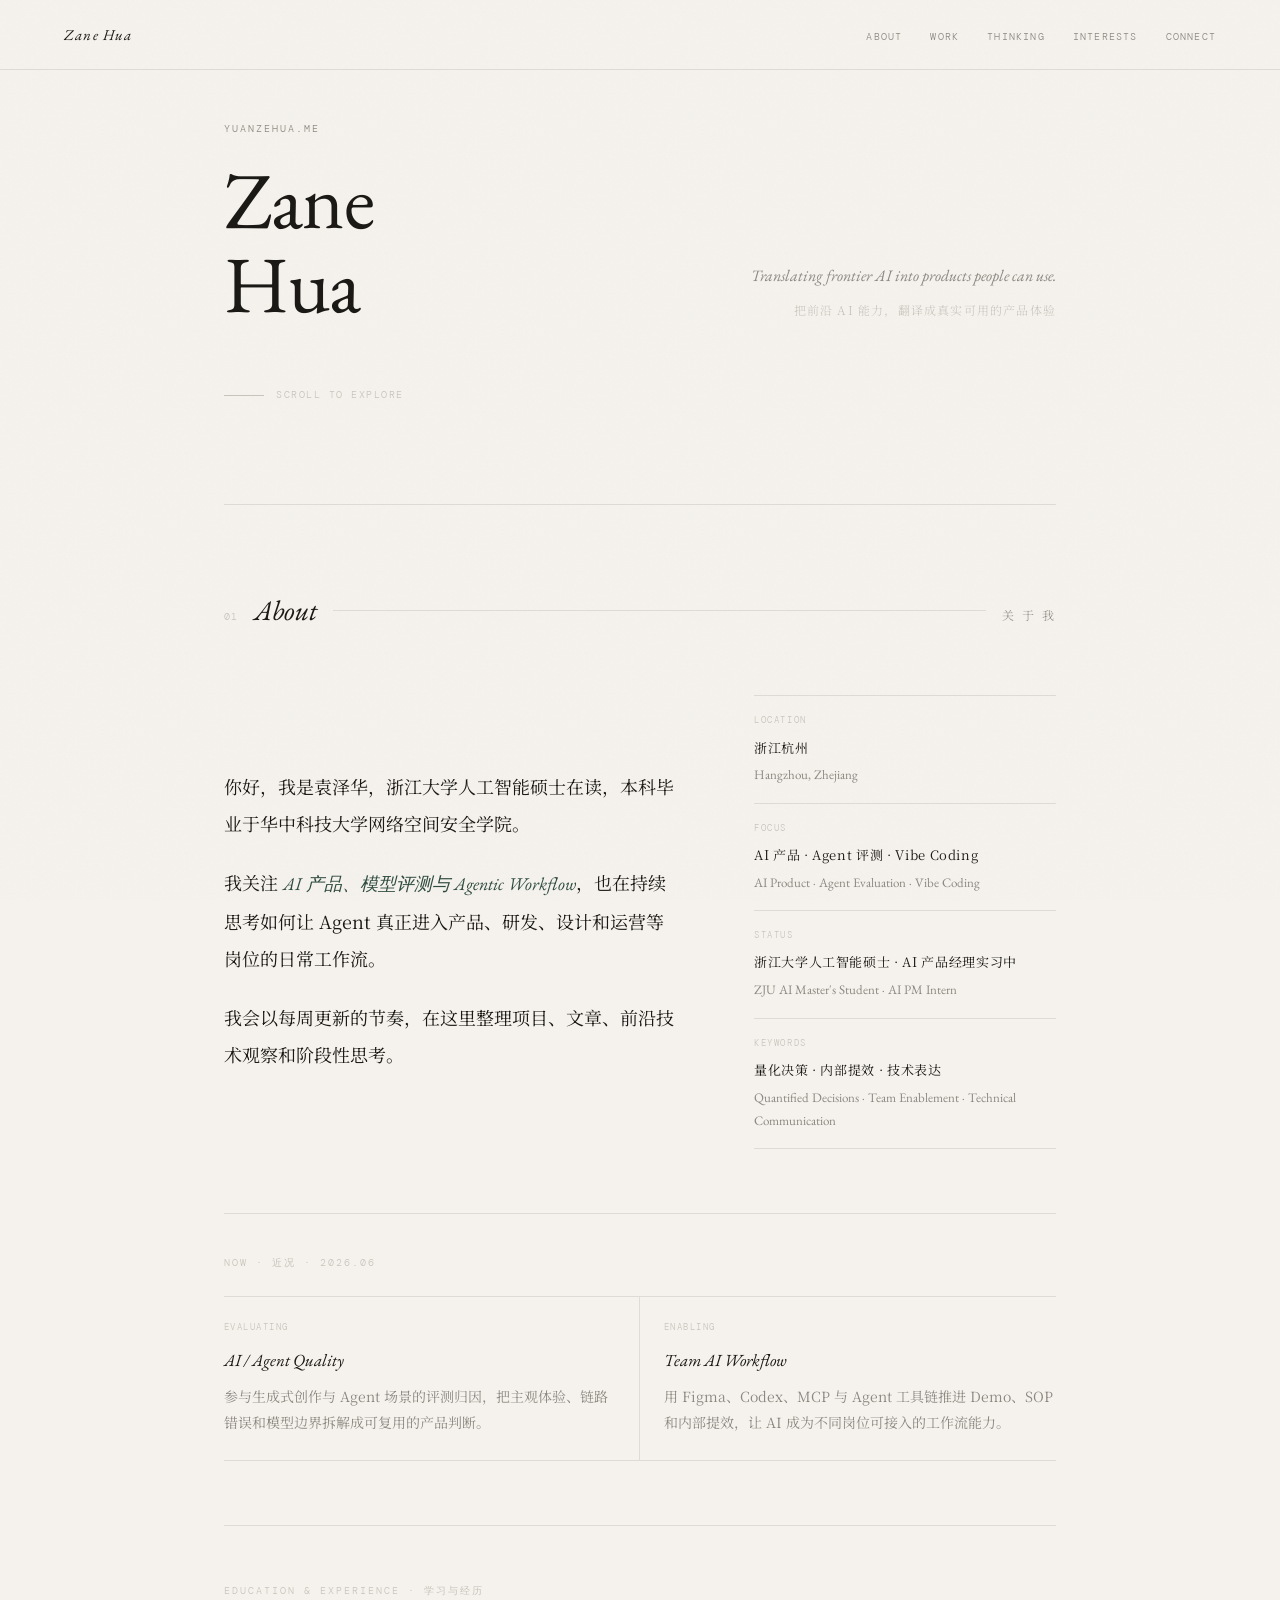
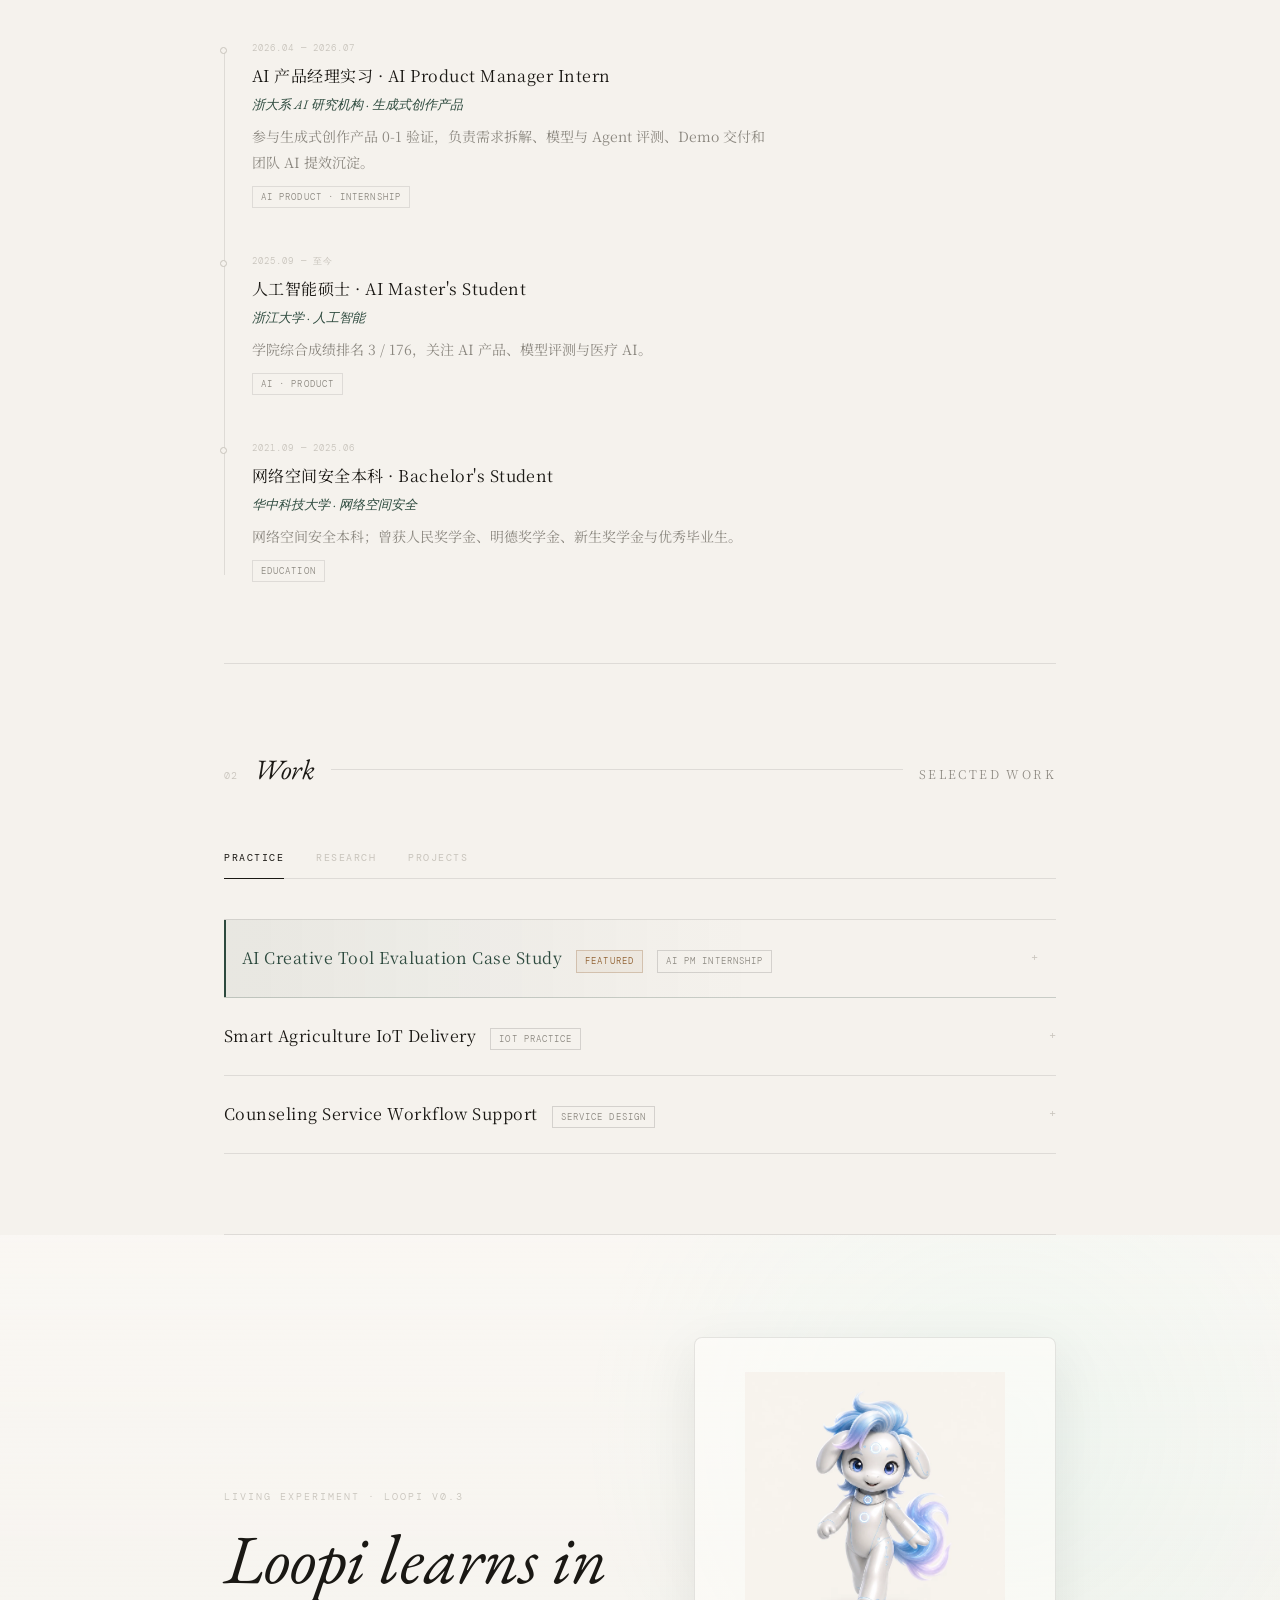
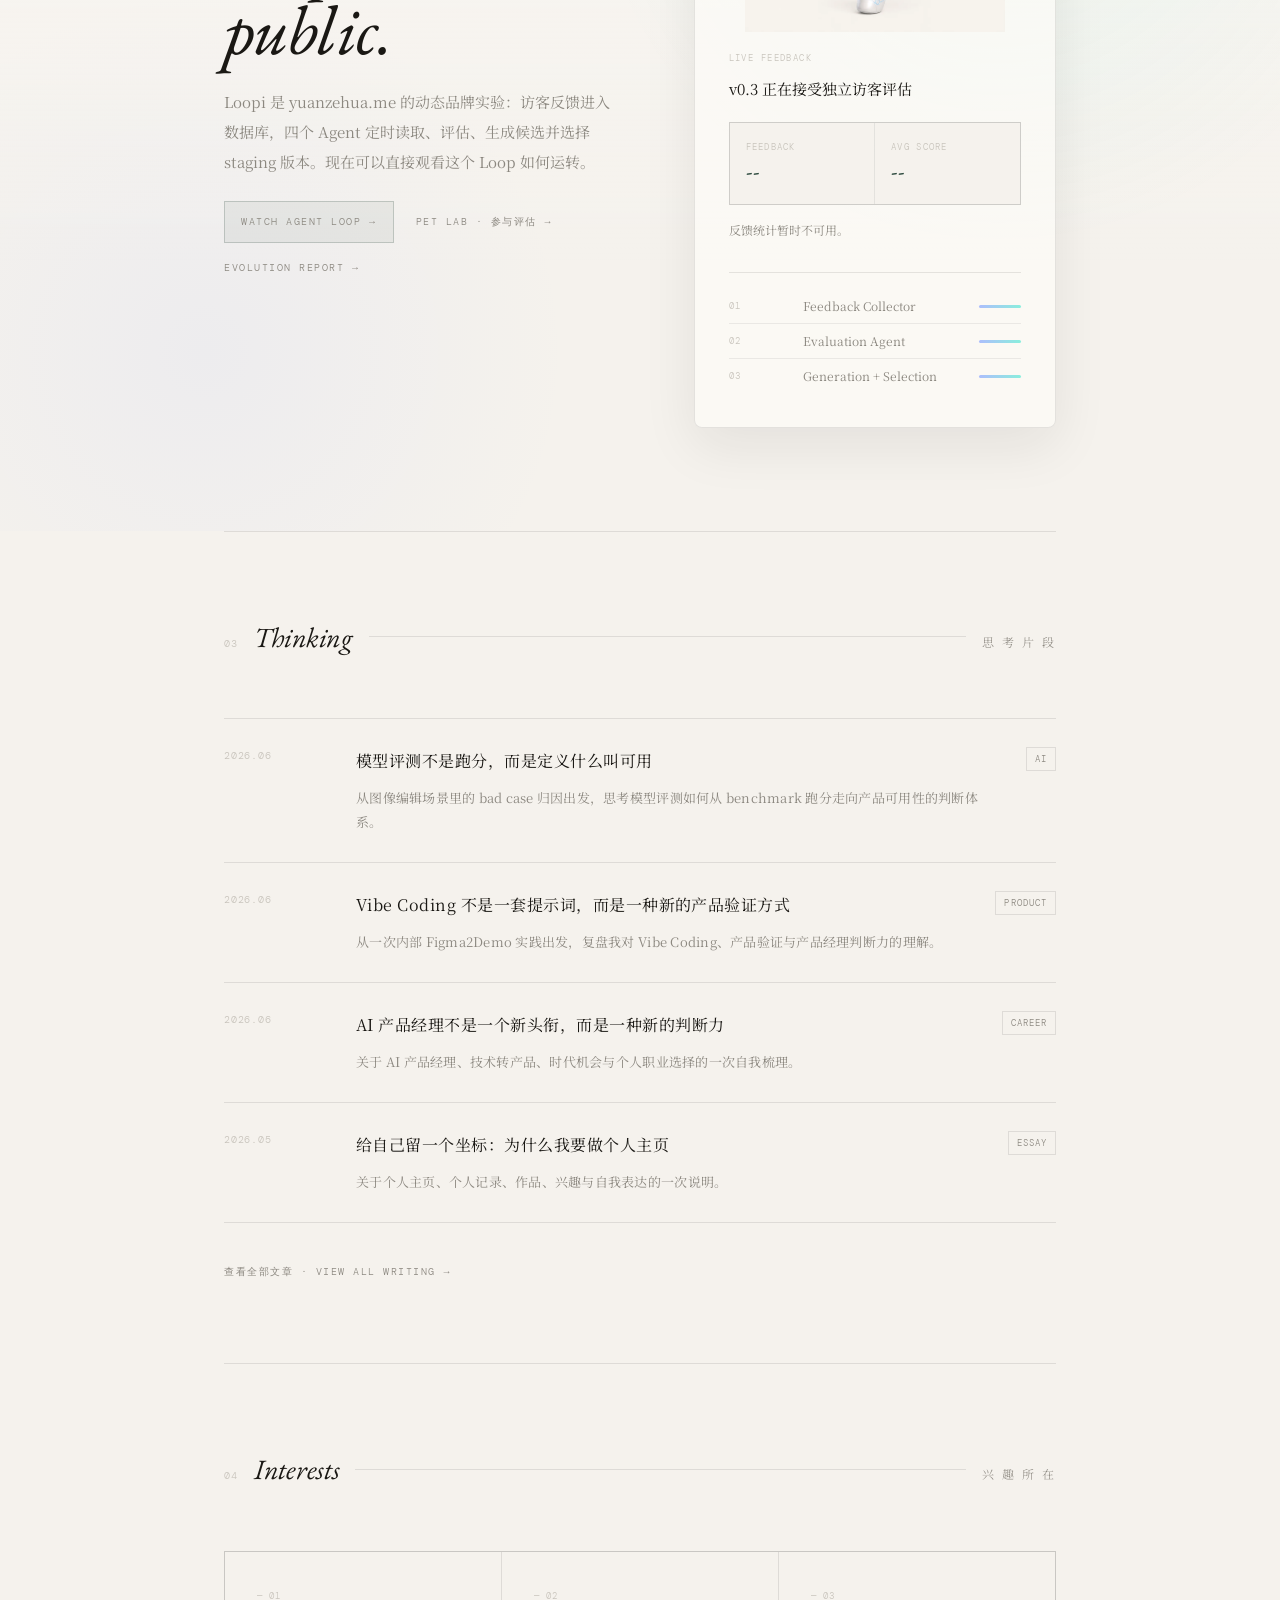
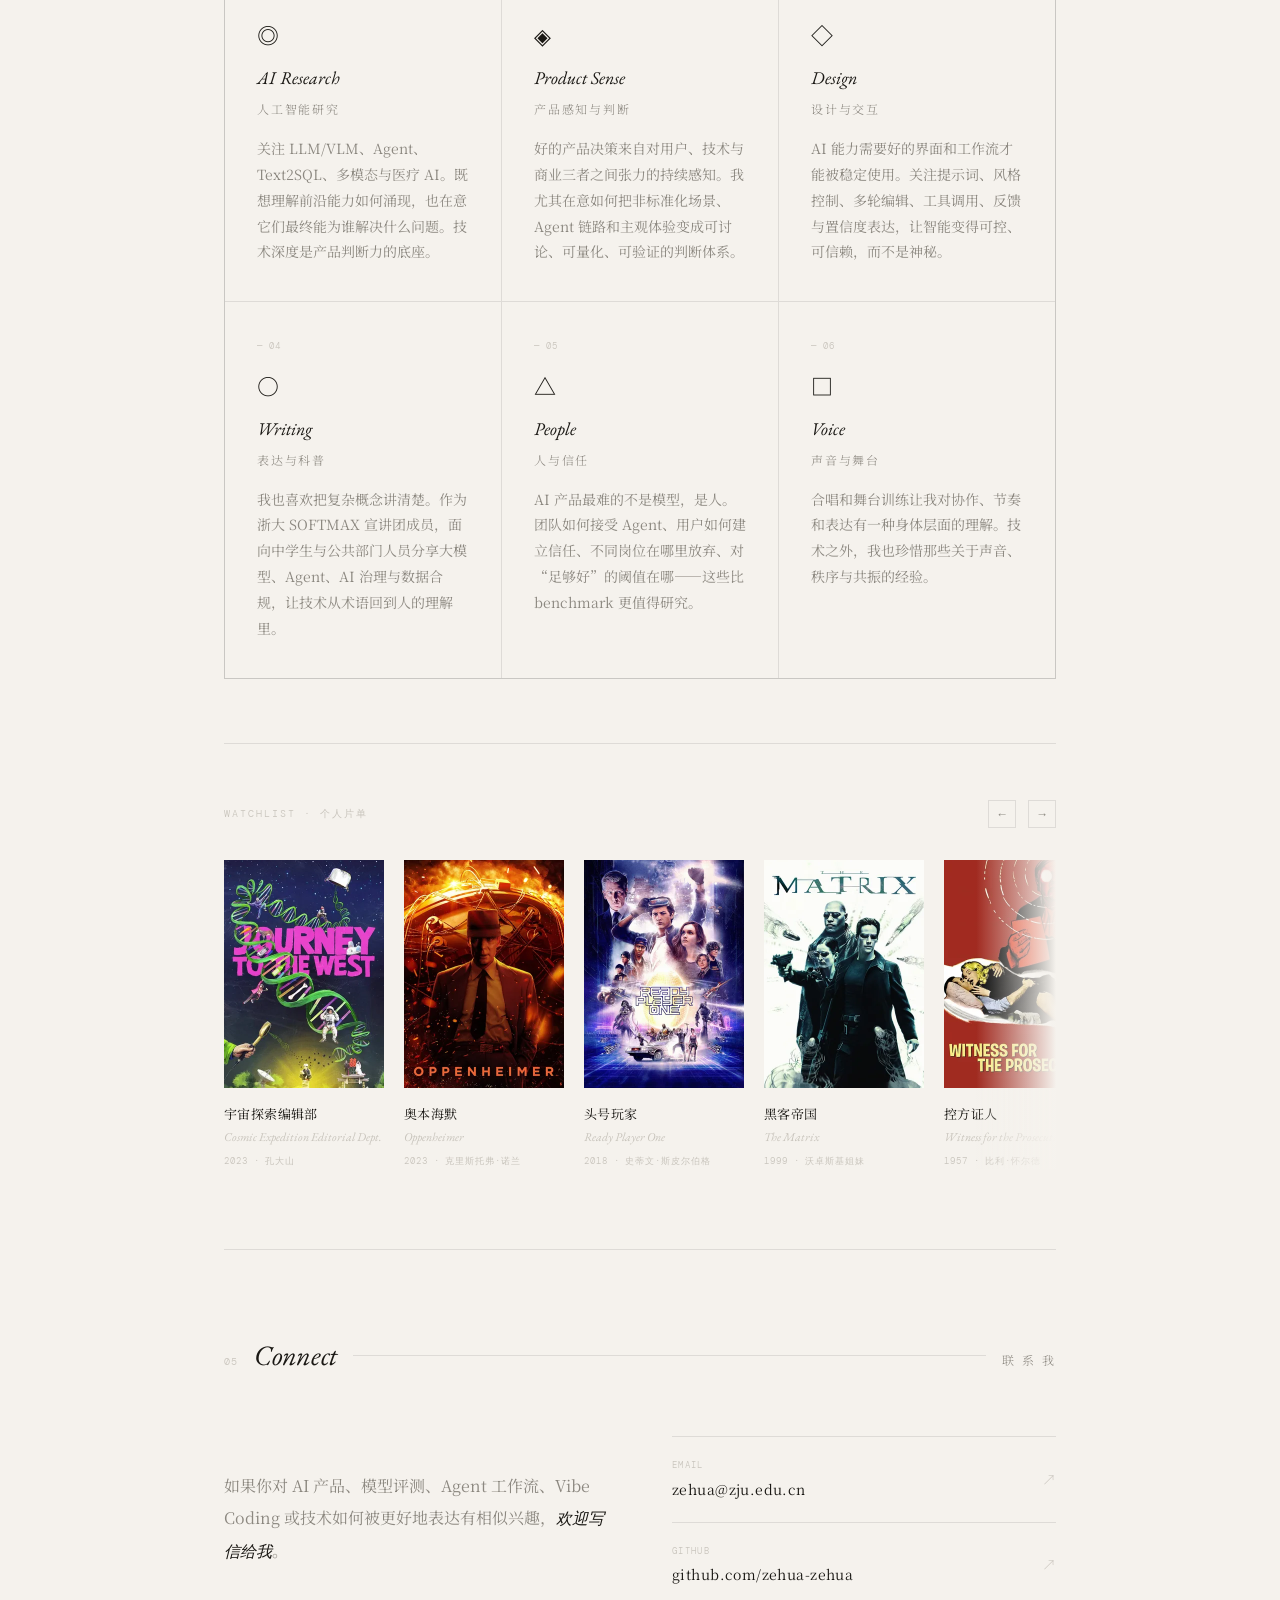
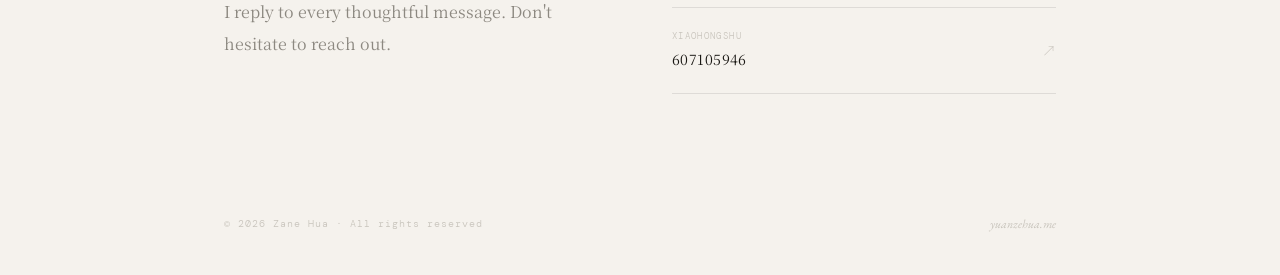
==== index.html @ 2644e757 "add GitHub workflow projects to homepage" ====
<!DOCTYPE html>
<html lang="zh">
<head>
<meta charset="UTF-8">
<meta name="viewport" content="width=device-width, initial-scale=1.0">
<title>Zane Hua · 袁泽华</title>
<meta name="description" content="袁泽华（Zane Hua）的个人主页：浙江大学人工智能硕士，关注 AI 产品、模型评测、Agentic Workflow、Vibe Coding 与技术表达。">
<link rel="canonical" href="https://yuanzehua.me/">
<meta property="og:type" content="website">
<meta property="og:title" content="Zane Hua · 袁泽华">
<meta property="og:description" content="AI 产品、模型评测、Agentic Workflow 与持续生长的个人实践。">
<meta property="og:url" content="https://yuanzehua.me/">
<meta property="og:image" content="https://yuanzehua.me/assets/images/pets/loopi/v0-3/loopi-v0-3-source.png">
<meta name="twitter:card" content="summary">
<meta name="twitter:title" content="Zane Hua · 袁泽华">
<meta name="twitter:description" content="AI 产品、模型评测、Agentic Workflow 与持续生长的个人实践。">
<meta name="twitter:image" content="https://yuanzehua.me/assets/images/pets/loopi/v0-3/loopi-v0-3-source.png">
<link rel="icon" type="image/svg+xml" href="/assets/favicon.svg">
<meta name="theme-color" content="#f5f2ed">
<link rel="preconnect" href="https://fonts.googleapis.com">
<link rel="preconnect" href="https://fonts.gstatic.com" crossorigin>
<link href="https://fonts.googleapis.com/css2?family=EB+Garamond:ital,wght@0,400;0,500;1,400&family=Noto+Serif+SC:wght@300;400;500&family=DM+Mono:wght@300;400&display=swap" rel="stylesheet">
<script type="application/ld+json">
{
  "@context": "https://schema.org",
  "@type": "Person",
  "name": "袁泽华",
  "alternateName": "Zane Hua",
  "url": "https://yuanzehua.me/",
  "email": "mailto:zehua@zju.edu.cn",
  "jobTitle": "AI Product Manager",
  "affiliation": {
    "@type": "CollegeOrUniversity",
    "name": "浙江大学"
  },
  "alumniOf": {
    "@type": "CollegeOrUniversity",
    "name": "华中科技大学"
  },
  "sameAs": [
    "https://github.com/zehua-zehua",
    "https://www.xiaohongshu.com/user/profile/607105946"
  ]
}
</script>

<style>
/* ── Reset & tokens ─────────────────────────── */
:root {
  --ink:      #1a1814;
  --paper:    #f5f2ed;
  --mid:      #8c8880;
  --light:    #c8c4bc;
  --faint:    #e4e0d8;
  --accent:   #2d4a3e;
  --accent-soft: rgba(45,74,62,0.065);
  --accent-rule: rgba(45,74,62,0.22);
  --warm:     #8f5f2f;
  --rule:     rgba(26,24,20,0.10);
  --serif-en: 'EB Garamond', Georgia, serif;
  --serif-cn: 'Noto Serif SC', STSong, serif;
  --mono:     'DM Mono', 'Courier New', monospace;
  --gap:      clamp(32px, 5vw, 72px);
}
*, *::before, *::after { box-sizing: border-box; margin: 0; padding: 0; }
html { scroll-behavior: smooth; }
body {
  background: var(--paper);
  color: var(--ink);
  font-family: var(--serif-cn);
  font-weight: 300;
  line-height: 1.8;
  min-height: 100vh;
  overflow-x: hidden;
  -webkit-font-smoothing: antialiased;
}
body::before {
  content: '';
  position: fixed; inset: 0;
  background-image: url("data:image/svg+xml,%3Csvg viewBox='0 0 256 256' xmlns='http://www.w3.org/2000/svg'%3E%3Cfilter id='noise'%3E%3CfeTurbulence type='fractalNoise' baseFrequency='0.9' numOctaves='4' stitchTiles='stitch'/%3E%3C/filter%3E%3Crect width='100%25' height='100%25' filter='url(%23noise)' opacity='0.04'/%3E%3C/svg%3E");
  background-size: 200px;
  pointer-events: none; z-index: 9999; opacity: 0.6;
}

/* ── Layout ─────────────────────────────────── */
.container { max-width: 960px; margin: 0 auto; padding: 0 var(--gap); }

/* ── Nav ────────────────────────────────────── */
nav {
  position: fixed; top: 0; left: 0; right: 0; z-index: 100;
  padding: 20px var(--gap);
  display: flex; justify-content: space-between; align-items: center;
  background: rgba(245,242,237,0.88);
  backdrop-filter: blur(14px); -webkit-backdrop-filter: blur(14px);
  border-bottom: 1px solid var(--rule);
  transition: padding 0.4s ease;
}
nav .logo {
  font-family: var(--serif-en); font-size: 15px;
  letter-spacing: 0.08em; color: var(--ink); text-decoration: none; font-style: italic;
  white-space: nowrap;
}
nav ul { list-style: none; display: flex; gap: 28px; }
nav ul a {
  font-family: var(--mono); font-size: 10px; letter-spacing: 0.12em;
  text-transform: uppercase; color: var(--mid); text-decoration: none; transition: color 0.2s;
}
nav ul a:hover { color: var(--ink); }

/* ── Hero ───────────────────────────────────── */
#hero {
  padding-top: 120px; padding-bottom: 100px;
  display: grid; grid-template-columns: 1fr 1fr; gap: 0;
  align-items: end; border-bottom: 1px solid var(--rule);
}
.hero-label {
  font-family: var(--mono); font-size: 10px; letter-spacing: 0.2em;
  text-transform: uppercase; color: var(--mid); display: block; margin-bottom: 20px;
  opacity: 1;
}
.hero-name-en {
  font-family: var(--serif-en); font-size: clamp(44px, 7vw, 80px);
  font-weight: 400; line-height: 1.05; letter-spacing: -0.01em; color: var(--ink); display: block;
  opacity: 1;
}
.hero-right { padding-bottom: 6px; opacity: 1; }
.hero-tagline {
  font-family: var(--serif-en); font-size: clamp(13px, 1.5vw, 16px);
  font-style: italic; color: var(--mid); line-height: 1.7;
  max-width: 340px; margin-left: auto; text-align: right;
}
.hero-tagline-cn {
  font-size: 12px; color: var(--light); margin-top: 10px; font-style: normal;
  font-family: var(--serif-cn); font-weight: 300; letter-spacing: 0.1em; display: block;
}
.scroll-hint {
  grid-column: 1/-1; margin-top: 60px; display: flex; align-items: center; gap: 12px;
  opacity: 1;
}
.scroll-line { width: 40px; height: 1px; background: var(--light); display: block; }
.scroll-hint span {
  font-family: var(--mono); font-size: 10px;
  letter-spacing: 0.15em; text-transform: uppercase; color: var(--light);
}

/* ── Loopi / Pet Lab entry ──────────────────── */
.pet-loop-strip {
  position: relative;
  padding: clamp(72px, 8vw, 108px) 0;
  border-bottom: 1px solid var(--rule);
}
.pet-loop-strip::before {
  content: '';
  position: absolute;
  left: 50%;
  top: 0;
  width: 100vw;
  height: 100%;
  transform: translateX(-50%);
  background:
    linear-gradient(180deg, rgba(255,253,250,.48), rgba(245,242,237,0) 70%),
    radial-gradient(circle at 78% 22%, rgba(94,234,212,.10), transparent 34%),
    radial-gradient(circle at 16% 80%, rgba(142,167,255,.08), transparent 28%);
  pointer-events: none;
  z-index: -1;
}
.pet-loop-grid {
  display: grid;
  grid-template-columns: minmax(0, 1.04fr) minmax(300px, .96fr);
  gap: clamp(42px, 6vw, 86px);
  align-items: center;
}
.pet-loop-copy {
  display: flex;
  flex-direction: column;
  justify-content: center;
}
.pet-loop-kicker {
  font-family: var(--mono); font-size: 10px; letter-spacing: 0.2em;
  text-transform: uppercase; color: var(--light); display: block; margin-bottom: 18px;
}
.pet-loop-title {
  max-width: 720px;
  font-family: var(--serif-en); font-size: clamp(38px, 5.4vw, 70px);
  font-weight: 400; font-style: italic; line-height: 1.02; margin-bottom: 22px;
  letter-spacing: 0;
}
.pet-loop-desc {
  max-width: 640px; font-size: 15px; line-height: 2; color: var(--mid); font-weight: 400;
}
.pet-loop-actions {
  display: flex;
  flex-wrap: wrap;
  gap: 16px 22px;
  margin-top: 24px;
}
.pet-loop-primary {
  display: inline-flex;
  align-items: center;
  gap: 10px;
  min-height: 42px;
  padding: 0 16px;
  border: 1px solid var(--accent-rule);
  background: var(--accent-soft);
  color: var(--accent);
}
.pet-loop-primary:hover {
  color: var(--ink);
  border-color: var(--ink);
  background: rgba(255,253,250,.48);
}
.pet-loop-visual {
  width: min(260px, 100%);
  margin: 0 auto 18px;
}
.pet-loop-visual img {
  display: block;
  width: 100%;
  height: auto;
}
.pet-loop-link {
  display: inline-flex; align-items: center; gap: 8px;
  font-family: var(--mono); font-size: 10px; letter-spacing: 0.15em;
  text-transform: uppercase; color: var(--mid); text-decoration: none;
}
.pet-loop-link:hover { color: var(--ink); }
.pet-loop-link::after { content: '→'; }
.pet-loop-panel {
  border: 1px solid var(--rule);
  background: rgba(255,253,250,.58);
  border-radius: 8px;
  padding: clamp(24px, 3vw, 34px);
  box-shadow: 0 18px 54px rgba(31,29,24,.08);
}
.pet-loop-panel-label {
  display: block;
  font-family: var(--mono); font-size: 9px; letter-spacing: 0.16em;
  text-transform: uppercase; color: var(--light); margin-bottom: 10px;
}
.pet-loop-panel-title {
  display: block;
  font-size: 15px; line-height: 1.7; font-weight: 400; color: var(--ink);
  margin-bottom: 10px;
}
.pet-loop-panel-copy,
.pet-loop-status {
  font-size: 12px; line-height: 1.8; color: var(--mid); font-weight: 400;
}
.pet-loop-metrics {
  display: grid;
  grid-template-columns: repeat(2, 1fr);
  gap: 1px;
  margin: 20px 0 14px;
  background: var(--rule);
  border: 1px solid var(--rule);
}
.pet-loop-metric {
  background: var(--paper);
  padding: 16px;
}
.pet-loop-metric span {
  display: block;
  font-family: var(--mono); font-size: 9px; letter-spacing: 0.14em;
  text-transform: uppercase; color: var(--light); margin-bottom: 4px;
}
.pet-loop-metric strong {
  font-family: var(--serif-en); font-size: 24px; line-height: 1; font-weight: 400;
  color: var(--accent);
}
.pet-loop-agent-preview {
  margin-top: 18px;
  padding-top: 16px;
  border-top: 1px solid var(--rule);
}
.pet-loop-agent-line {
  display: grid;
  grid-template-columns: 62px 1fr auto;
  gap: 12px;
  align-items: center;
  padding: 8px 0;
  border-bottom: 1px solid rgba(26,24,20,.07);
}
.pet-loop-agent-line:last-child { border-bottom: none; }
.pet-loop-agent-line span {
  font-family: var(--mono); font-size: 9px; letter-spacing: .12em;
  text-transform: uppercase; color: var(--light);
}
.pet-loop-agent-line strong {
  font-size: 12px; line-height: 1.5; font-weight: 400; color: var(--mid);
  white-space: nowrap; overflow: hidden; text-overflow: ellipsis;
}
.pet-loop-agent-line i {
  width: 42px; height: 3px; border-radius: 99px;
  background: linear-gradient(90deg, #8EA7FF, #5EEAD4);
  opacity: .72;
}
.pet-summary-tags {
  display: flex; flex-wrap: wrap; gap: 7px; margin-top: 14px;
}
.pet-summary-tag {
  font-family: var(--mono); font-size: 9px; letter-spacing: 0.1em;
  text-transform: uppercase; color: var(--mid);
  border: 1px solid var(--rule); padding: 4px 8px;
}
.pet-summary-tag.is-empty { color: var(--light); }


/* ── Section base ───────────────────────────── */
section { padding: 80px 0; border-bottom: 1px solid var(--rule); }
section:last-of-type { border-bottom: none; }
.section-header {
  display: flex; align-items: baseline; gap: 16px; margin-bottom: 56px;
}
.section-num {
  font-family: var(--mono); font-size: 10px; color: var(--light);
  letter-spacing: 0.1em; flex-shrink: 0;
}
.section-title {
  font-family: var(--serif-en); font-size: clamp(20px, 3vw, 28px);
  font-weight: 400; font-style: italic; color: var(--ink); letter-spacing: -0.01em;
}
.section-title-cn {
  font-family: var(--serif-cn); font-size: 12px; font-weight: 300;
  color: var(--mid); letter-spacing: 0.2em; margin-left: auto;
}
.section-rule { flex: 1; height: 1px; background: var(--rule); align-self: center; }

/* ── About ──────────────────────────────────── */
.about-grid {
  display: grid; grid-template-columns: 3fr 2fr;
  gap: clamp(40px, 6vw, 80px); align-items: center;
}
.about-body {
  max-width: 680px;
}
.about-body p {
  font-size: clamp(16px, 1.8vw, 18px); color: var(--ink);
  line-height: 2.05; margin-bottom: 22px; font-weight: 400;
}
.about-body p:last-child { margin-bottom: 0; }
.about-body em { font-family: var(--serif-en); font-style: italic; color: var(--accent); }
.about-meta { padding-top: 4px; }
.meta-item { padding: 16px 0; border-bottom: 1px solid var(--rule); }
.meta-item:first-child { border-top: 1px solid var(--rule); }
.meta-label {
  font-family: var(--mono); font-size: 9px; letter-spacing: 0.18em;
  text-transform: uppercase; color: var(--light); display: block; margin-bottom: 4px;
}
.meta-value { font-size: 13px; font-weight: 400; color: var(--ink); letter-spacing: 0.05em; }
.meta-value-en {
  font-family: var(--serif-en); font-size: 13px; color: var(--mid); display: block; margin-top: 2px;
}

/* ── Now ────────────────────────────────────── */
.now-wrap {
  margin-top: 64px; padding-top: 40px; border-top: 1px solid var(--rule);
}
.now-label {
  font-family: var(--mono); font-size: 10px; letter-spacing: 0.2em;
  text-transform: uppercase; color: var(--light); margin-bottom: 24px; display: block;
}
.now-list {
  display: grid; grid-template-columns: repeat(2, 1fr);
  border-top: 1px solid var(--rule); border-bottom: 1px solid var(--rule);
}
.now-item {
  padding: 22px 24px 24px 0;
  border-right: 1px solid var(--rule);
}
.now-item:last-child { border-right: none; padding-right: 0; padding-left: 24px; }
.now-item:nth-child(2) { padding-left: 24px; }
.now-kicker {
  font-family: var(--mono); font-size: 9px; letter-spacing: 0.16em;
  text-transform: uppercase; color: var(--light); display: block; margin-bottom: 10px;
}
.now-title {
  font-family: var(--serif-en); font-size: 17px; font-style: italic;
  color: var(--ink); display: block; margin-bottom: 8px;
}
.now-desc {
  font-size: 14px; color: var(--mid); line-height: 1.85; font-weight: 400;
}

/* ── Journey / Timeline ─────────────────────── */
.journey-wrap { margin-top: 64px; padding-top: 56px; border-top: 1px solid var(--rule); }
.journey-label {
  font-family: var(--mono); font-size: 10px; letter-spacing: 0.2em;
  text-transform: uppercase; color: var(--light); margin-bottom: 40px; display: block;
}
.timeline {
  position: relative;
  padding-left: 28px;
}
.timeline::before {
  content: '';
  position: absolute; left: 0; top: 8px; bottom: 8px;
  width: 1px; background: var(--rule);
}
.tl-item {
  position: relative;
  padding-bottom: 44px;
}
.tl-item:last-child { padding-bottom: 0; }
.tl-dot {
  position: absolute; left: -32px; top: 7px;
  width: 7px; height: 7px; border-radius: 50%;
  background: var(--paper); border: 1px solid var(--light);
  transition: border-color 0.2s, background 0.2s;
}
.tl-item:hover .tl-dot { background: var(--accent); border-color: var(--accent); }
.tl-period {
  font-family: var(--mono); font-size: 9px; color: var(--light);
  letter-spacing: 0.12em; display: block; margin-bottom: 6px;
}
.tl-role {
  font-size: 16px; font-weight: 400; color: var(--ink); display: block;
  letter-spacing: 0.03em; margin-bottom: 2px;
}
.tl-org {
  font-family: var(--serif-en); font-size: 13px; font-style: italic;
  color: var(--accent); display: block; margin-bottom: 8px;
}
.tl-desc {
  font-size: 14px; color: var(--mid); line-height: 1.85; font-weight: 400;
  max-width: 520px;
}
.tl-tag {
  display: inline-block; margin-top: 10px;
  font-family: var(--mono); font-size: 9px; letter-spacing: 0.12em;
  text-transform: uppercase; color: var(--mid);
  border: 1px solid var(--rule); padding: 2px 8px;
}

/* ── Work / Projects ────────────────────────── */
.work-tabs {
  display: flex; gap: 0; margin-bottom: 40px;
  border-bottom: 1px solid var(--rule);
}
.work-tab {
  font-family: var(--mono); font-size: 10px; letter-spacing: 0.15em;
  text-transform: uppercase; color: var(--light);
  padding: 0 0 14px; margin-right: 32px;
  border-bottom: 1px solid transparent;
  cursor: pointer; transition: color 0.2s, border-color 0.2s;
  background: none; border-left: none; border-right: none; border-top: none;
  position: relative; bottom: -1px;
}
.work-tab.active { color: var(--ink); border-bottom-color: var(--ink); }
.work-tab:hover { color: var(--mid); }

a:focus-visible,
button:focus-visible,
[role="button"]:focus-visible {
  outline: 1px solid var(--accent);
  outline-offset: 4px;
}

.work-panel { display: none; }
.work-panel.active { display: block; }

.project-list { display: flex; flex-direction: column; gap: 0; }
.project-item {
  border-bottom: 1px solid var(--rule); overflow: hidden;
  position: relative;
}
.project-item:first-child { border-top: 1px solid var(--rule); }
.project-item.featured {
  background: linear-gradient(90deg, var(--accent-soft), rgba(245,242,237,0) 64%);
  border-bottom-color: var(--accent-rule);
}
.project-item.featured::before {
  content: '';
  position: absolute; left: 0; top: 0; bottom: 0;
  width: 2px; background: var(--accent);
}
.project-item.featured .project-head,
.project-item.featured .project-body-inner {
  padding-left: 18px; padding-right: 18px;
}
.project-item.featured .project-title { color: var(--accent); }

.project-head {
  display: grid; grid-template-columns: 1fr auto;
  gap: 20px; align-items: center;
  padding: 24px 0; cursor: pointer;
  transition: opacity 0.2s;
}
.project-head:hover { opacity: 0.7; }

.project-title-wrap { display: flex; align-items: baseline; gap: 14px; flex-wrap: wrap; }
.project-title { font-size: 16px; font-weight: 400; color: var(--ink); letter-spacing: 0.03em; }
.project-badge {
  font-family: var(--mono); font-size: 9px; letter-spacing: 0.12em;
  text-transform: uppercase; padding: 2px 8px;
  border: 1px solid var(--rule); color: var(--mid); flex-shrink: 0;
}
.project-badge.pub   { border-color: rgba(45,74,62,0.3); color: var(--accent); }
.project-badge.proj  { border-color: rgba(140,136,128,0.3); }
.project-badge.work  { border-color: rgba(26,24,20,0.15); }
.project-badge.featured-badge {
  border-color: rgba(143,95,47,0.28);
  color: var(--warm);
  background: rgba(143,95,47,0.055);
}

.project-toggle {
  font-family: var(--mono); font-size: 12px; color: var(--light);
  transition: transform 0.3s; flex-shrink: 0; user-select: none;
}
.project-item.open .project-toggle { transform: rotate(45deg); }

.project-body {
  display: grid; grid-template-rows: 0fr;
  transition: grid-template-rows 0.35s cubic-bezier(.4,0,.2,1);
}
.project-item.open .project-body { grid-template-rows: 1fr; }
.project-body-inner {
  overflow: hidden;
  padding-bottom: 0;
  transition: padding-bottom 0.35s ease;
}
.project-item.open .project-body-inner { padding-bottom: 28px; }

.project-detail {
  display: grid; grid-template-columns: 3fr 2fr; gap: 32px;
  padding-top: 4px;
}
.project-desc { font-size: 14px; color: var(--mid); line-height: 1.9; font-weight: 400; }
.project-desc em { font-family: var(--serif-en); font-style: italic; color: var(--ink); }
.project-desc .cn-note {
  color: var(--ink);
  font-weight: 400;
}
.project-meta-list { display: flex; flex-direction: column; gap: 0; }
.pm-item { padding: 10px 0; border-bottom: 1px solid var(--rule); }
.pm-item:first-child { border-top: 1px solid var(--rule); }
.pm-label {
  font-family: var(--mono); font-size: 9px; letter-spacing: 0.15em;
  text-transform: uppercase; color: var(--light); display: block; margin-bottom: 2px;
}
.pm-val { font-size: 13px; color: var(--ink); font-weight: 400; }

/* ── Interests ──────────────────────────────── */
.interests-grid {
  display: grid; grid-template-columns: repeat(3, 1fr);
  gap: 1px; background: var(--rule); border: 1px solid var(--rule);
}
.interest-card {
  background: var(--paper); padding: 36px 32px;
  transition: background 0.3s ease; cursor: default;
}
.interest-card:hover { background: #eeebe4; }
.interest-num {
  font-family: var(--mono); font-size: 9px; color: var(--light);
  letter-spacing: 0.1em; display: block; margin-bottom: 20px;
}
.interest-icon { font-size: 22px; display: block; margin-bottom: 16px; line-height: 1; }
.interest-title {
  font-family: var(--serif-en); font-size: 18px; font-weight: 400;
  font-style: italic; color: var(--ink); display: block; margin-bottom: 4px;
}
.interest-title-cn {
  font-size: 12px; color: var(--mid); letter-spacing: 0.15em;
  display: block; margin-bottom: 16px;
}
.interest-desc { font-size: 14px; color: var(--mid); line-height: 1.85; font-weight: 400; }

/* ── Film Carousel ──────────────────────────── */
.films-wrap {
  margin-top: 64px; padding-top: 56px; border-top: 1px solid var(--rule);
}
.films-label {
  font-family: var(--mono); font-size: 10px; letter-spacing: 0.2em;
  text-transform: uppercase; color: var(--light); margin-bottom: 32px;
  display: flex; align-items: center; justify-content: space-between;
}
.films-nav { display: flex; gap: 12px; }
.film-btn {
  background: none; border: 1px solid var(--rule); color: var(--mid);
  width: 28px; height: 28px; cursor: pointer; font-size: 12px;
  display: flex; align-items: center; justify-content: center;
  transition: all 0.2s; font-family: var(--mono);
}
.film-btn:hover { border-color: var(--ink); color: var(--ink); }

.films-track-outer {
  overflow: hidden; position: relative;
}
.films-track-outer::after {
  content: '';
  position: absolute; right: 0; top: 0; bottom: 0;
  width: 80px;
  background: linear-gradient(to right, transparent, var(--paper));
  pointer-events: none;
}
.films-track {
  display: flex; gap: 20px;
  transition: transform 0.5s cubic-bezier(.4,0,.2,1);
  will-change: transform;
}
.film-card {
  flex-shrink: 0; width: 160px; cursor: pointer;
}
.film-poster {
  width: 160px; height: 228px;
  background: var(--faint);
  position: relative; overflow: hidden;
  margin-bottom: 14px;
  transition: transform 0.3s ease;
}
.film-card:hover .film-poster { transform: translateY(-4px); }
.film-poster-bg {
  width: 100%; height: 100%;
  display: flex; align-items: center; justify-content: center;
  font-size: 40px; opacity: 0.35;
}
.film-poster-overlay {
  position: absolute; inset: 0;
  background: linear-gradient(180deg, transparent 50%, rgba(26,24,20,0.6) 100%);
  opacity: 0; transition: opacity 0.3s;
}
.film-card:hover .film-poster-overlay { opacity: 1; }
.film-score {
  position: absolute; bottom: 10px; right: 10px;
  font-family: var(--mono); font-size: 11px; color: #fff;
  opacity: 0; transition: opacity 0.3s;
}
.film-card:hover .film-score { opacity: 1; }
.film-title { font-size: 13px; font-weight: 400; color: var(--ink); display: block; letter-spacing: 0.03em; }
.film-title-en {
  font-family: var(--serif-en); font-style: italic; font-size: 12px;
  color: var(--light); display: block; margin-top: 2px;
}
.film-year {
  font-family: var(--mono); font-size: 9px; color: var(--light);
  display: block; margin-top: 4px; letter-spacing: 0.1em;
}

/* ── Thinking ───────────────────────────────── */
.thoughts-list { display: flex; flex-direction: column; }
.thought-item {
  display: grid; grid-template-columns: 100px 1fr auto;
  gap: 32px; align-items: start;
  padding: 28px 0; border-bottom: 1px solid var(--rule);
  text-decoration: none; color: inherit;
}
.thought-item:first-child { border-top: 1px solid var(--rule); }
.thought-item:hover .thought-title { color: var(--accent); }
.thought-date {
  font-family: var(--mono); font-size: 10px; color: var(--light);
  letter-spacing: 0.08em; white-space: nowrap;
}
.thought-title {
  display: block;
  font-size: 16px; font-weight: 400; color: var(--ink);
  transition: color 0.2s; letter-spacing: 0.03em;
}
.thought-summary {
  display: block;
  max-width: 720px;
  margin-top: 10px;
  font-size: 13px;
  line-height: 1.85;
  color: var(--mid);
  font-weight: 400;
  letter-spacing: 0.02em;
}
.thought-tag {
  font-family: var(--mono); font-size: 9px; letter-spacing: 0.12em;
  text-transform: uppercase; color: var(--mid);
  border: 1px solid var(--rule); padding: 3px 8px; white-space: nowrap;
}
.thoughts-cta {
  margin-top: 40px; display: inline-flex; align-items: center; gap: 8px;
  font-family: var(--mono); font-size: 10px; letter-spacing: 0.15em;
  text-transform: uppercase; color: var(--mid);
  cursor: pointer; text-decoration: none; transition: color 0.2s;
}
.thoughts-cta:hover { color: var(--ink); }
.thoughts-cta::after { content: '→'; }

/* ── Connect ────────────────────────────────── */
.connect-layout {
  display: grid; grid-template-columns: 1fr 1fr;
  gap: var(--gap); align-items: center;
}
.connect-text { max-width: 560px; }
.connect-text p { font-size: 16px; color: var(--mid); line-height: 2; font-weight: 400; }
.connect-text em { font-family: var(--serif-en); font-style: italic; color: var(--ink); }
.connect-links { display: flex; flex-direction: column; }
.connect-link {
  display: flex; align-items: center; justify-content: space-between;
  padding: 20px 0; border-bottom: 1px solid var(--rule);
  text-decoration: none; transition: all 0.2s;
}
.connect-link:first-child { border-top: 1px solid var(--rule); }
.connect-link:hover .cl-name { color: var(--accent); }
.connect-link:hover .cl-arrow { transform: translate(3px, -3px); color: var(--accent); }
.cl-platform {
  font-family: var(--mono); font-size: 9px; letter-spacing: 0.15em;
  text-transform: uppercase; color: var(--light); display: block;
}
.cl-name {
  font-size: 14px; color: var(--ink); display: block; margin-top: 3px;
  font-weight: 400; transition: color 0.2s; letter-spacing: 0.03em;
}
.cl-arrow { color: var(--light); font-size: 14px; transition: all 0.2s; }

/* ── Footer ─────────────────────────────────── */
footer { padding: 40px 0; display: flex; justify-content: space-between; align-items: center; }
.footer-copy { font-family: var(--mono); font-size: 10px; color: var(--light); letter-spacing: 0.1em; }
.footer-domain { font-family: var(--serif-en); font-size: 12px; font-style: italic; color: var(--light); }

/* ── Animations ─────────────────────────────── */
@keyframes fadeUp {
  from { opacity: 0; transform: translateY(18px); }
  to   { opacity: 1; transform: translateY(0); }
}
.reveal {
  opacity: 0; transform: translateY(24px);
  transition: opacity 0.7s ease, transform 0.7s ease;
}
.reveal.visible { opacity: 1; transform: translateY(0); }

@media (prefers-reduced-motion: reduce) {
  html { scroll-behavior: auto; }
  .hero-label,
  .hero-right,
  .scroll-hint,
  .reveal {
    opacity: 1;
    transform: none;
    animation: none;
    transition: none;
  }
  .films-track,
  .film-poster,
  .project-body,
  .project-body-inner {
    transition: none;
  }
}

/* ── Responsive ──────────────────────────────── */
@media (max-width: 768px) {
  nav { gap: 18px; }
  nav ul { gap: 18px; }
  nav .nav-secondary { display: none; }
  #hero { grid-template-columns: 1fr; gap: 40px; padding-bottom: 60px; }
  .hero-tagline { margin-left: 0; text-align: left; }
  .about-grid { grid-template-columns: 1fr; }
  .pet-loop-grid { grid-template-columns: 1fr; }
  .pet-loop-panel { padding: 24px; border: 1px solid var(--rule); }
  .pet-loop-visual { width: min(210px, 100%); }
  .pet-loop-actions { gap: 12px; }
  .pet-loop-primary { width: 100%; justify-content: center; }
  .interests-grid { grid-template-columns: 1fr; }
  .connect-layout { grid-template-columns: 1fr; }
  .thought-item { grid-template-columns: 80px 1fr; }
  .thought-tag { display: none; }
  .thought-summary { font-size: 12px; line-height: 1.75; }
  .project-detail { grid-template-columns: 1fr; }
  nav ul { gap: 16px; }
  .now-list { grid-template-columns: 1fr; }
  .now-item,
  .now-item:nth-child(2),
  .now-item:last-child {
    padding: 22px 0 24px;
    border-right: none;
    border-bottom: 1px solid var(--rule);
  }
  .now-item:last-child { border-bottom: none; }
  .film-card { width: 130px; }
  .film-poster { width: 130px; height: 185px; }
}
</style>
</head>

<body>

<!-- Nav -->
<nav aria-label="Primary navigation">
  <a href="#" class="logo">Zane Hua</a>
  <ul>
    <li class="nav-secondary"><a href="#about">About</a></li>
    <li><a href="#work">Work</a></li>
    <li><a href="#thinking">Thinking</a></li>
    <li class="nav-secondary"><a href="#interests">Interests</a></li>
    <li><a href="#connect">Connect</a></li>
  </ul>
</nav>

<div class="container">

<!-- ── Hero ──────────────────────────────────── -->
<section id="hero">
  <div class="hero-left">
    <span class="hero-label">yuanzehua.me</span>
    <span class="hero-name-en">Zane<br>Hua</span>
  </div>
  <div class="hero-right">
    <p class="hero-tagline">
      Translating frontier AI into products people can use.
      <span class="hero-tagline-cn">把前沿 AI 能力，翻译成真实可用的产品体验</span>
    </p>
  </div>
  <div class="scroll-hint">
    <span class="scroll-line"></span>
    <span>Scroll to explore</span>
  </div>
</section>

<!-- ── 01 About + Journey ─────────────────────── -->
<section id="about">
  <div class="section-header reveal">
    <span class="section-num">01</span>
    <h2 class="section-title">About</h2>
    <span class="section-rule"></span>
    <span class="section-title-cn">关 于 我</span>
  </div>

  <div class="about-grid">
    <div class="about-body reveal">
      <p>你好，我是袁泽华，浙江大学人工智能硕士在读，本科毕业于华中科技大学网络空间安全学院。</p>
      <p>我关注 <em>AI 产品、模型评测与 Agentic Workflow</em>，也在持续思考如何让 Agent 真正进入产品、研发、设计和运营等岗位的日常工作流。</p>
      <p>我会以每周更新的节奏，在这里整理项目、文章、前沿技术观察和阶段性思考。</p>
    </div>
    <div class="about-meta reveal">
      <div class="meta-item">
        <span class="meta-label">Location</span>
        <span class="meta-value">浙江杭州</span>
        <span class="meta-value-en">Hangzhou, Zhejiang</span>
      </div>
      <div class="meta-item">
        <span class="meta-label">Focus</span>
        <span class="meta-value">AI 产品 · Agent 评测 · Vibe Coding</span>
        <span class="meta-value-en">AI Product · Agent Evaluation · Vibe Coding</span>
      </div>
      <div class="meta-item">
        <span class="meta-label">Status</span>
        <span class="meta-value">浙江大学人工智能硕士 · AI 产品经理实习中</span>
        <span class="meta-value-en">ZJU AI Master's Student · AI PM Intern</span>
      </div>
      <div class="meta-item">
        <span class="meta-label">Keywords</span>
        <span class="meta-value">量化决策 · 内部提效 · 技术表达</span>
        <span class="meta-value-en">Quantified Decisions · Team Enablement · Technical Communication</span>
      </div>
    </div>
  </div>

  <!-- Now -->
  <div class="now-wrap reveal">
    <span class="now-label">Now · 近况 · 2026.06</span>
    <div class="now-list">
      <div class="now-item">
        <span class="now-kicker">Evaluating</span>
        <span class="now-title">AI / Agent Quality</span>
        <p class="now-desc">参与生成式创作与 Agent 场景的评测归因，把主观体验、链路错误和模型边界拆解成可复用的产品判断。</p>
      </div>
      <div class="now-item">
        <span class="now-kicker">Enabling</span>
        <span class="now-title">Team AI Workflow</span>
        <p class="now-desc">用 Figma、Codex、MCP 与 Agent 工具链推进 Demo、SOP 和内部提效，让 AI 成为不同岗位可接入的工作流能力。</p>
      </div>
    </div>
  </div>

  <!-- Timeline: Education + Internship -->
  <div class="journey-wrap reveal">
    <span class="journey-label">Education &amp; Experience · 学习与经历</span>
    <div class="timeline">

      <div class="tl-item">
        <span class="tl-dot"></span>
        <span class="tl-period">2026.04 — 2026.07</span>
        <span class="tl-role">AI 产品经理实习 · AI Product Manager Intern</span>
        <span class="tl-org">浙大系 AI 研究机构 · 生成式创作产品</span>
        <p class="tl-desc">参与生成式创作产品 0-1 验证，负责需求拆解、模型与 Agent 评测、Demo 交付和团队 AI 提效沉淀。</p>
        <span class="tl-tag">AI Product · Internship</span>
      </div>

      <div class="tl-item">
        <span class="tl-dot"></span>
        <span class="tl-period">2025.09 — 至今</span>
        <span class="tl-role">人工智能硕士 · AI Master's Student</span>
        <span class="tl-org">浙江大学 · 人工智能</span>
        <p class="tl-desc">学院综合成绩排名 3 / 176，关注 AI 产品、模型评测与医疗 AI。</p>
        <span class="tl-tag">AI · Product</span>
      </div>

      <div class="tl-item">
        <span class="tl-dot"></span>
        <span class="tl-period">2021.09 — 2025.06</span>
        <span class="tl-role">网络空间安全本科 · Bachelor's Student</span>
        <span class="tl-org">华中科技大学 · 网络空间安全</span>
        <p class="tl-desc">网络空间安全本科；曾获人民奖学金、明德奖学金、新生奖学金与优秀毕业生。</p>
        <span class="tl-tag">Education</span>
      </div>

    </div>
  </div>
</section>

<!-- ── 02 Work ─────────────────────────────────── -->
<section id="work">
  <div class="section-header reveal">
    <span class="section-num">02</span>
    <h2 class="section-title">Work</h2>
    <span class="section-rule"></span>
    <span class="section-title-cn">SELECTED WORK</span>
  </div>

  <div class="work-tabs reveal" role="tablist" aria-label="Selected work categories">
    <button class="work-tab active" id="tab-internship" role="tab" aria-selected="true" aria-controls="panel-internship" tabindex="0" data-tab="internship">Practice</button>
    <button class="work-tab" id="tab-research" role="tab" aria-selected="false" aria-controls="panel-research" tabindex="-1" data-tab="research">Research</button>
    <button class="work-tab" id="tab-projects" role="tab" aria-selected="false" aria-controls="panel-projects" tabindex="-1" data-tab="projects">Projects</button>
  </div>

  <!-- Research -->
  <div class="work-panel" id="panel-research" role="tabpanel" aria-labelledby="tab-research" hidden>
    <div class="project-list">

      <div class="project-item">
        <div class="project-head" role="button" tabindex="0" aria-expanded="false">
          <div class="project-title-wrap">
            <span class="project-title">FedPMR: Personalized Prototype-Based FL for Accelerated MRI Reconstruction</span>
            <span class="project-badge pub">IEEE BIBM 2025 · CCF-B</span>
          </div>
          <span class="project-toggle">+</span>
        </div>
        <div class="project-body">
          <div class="project-body-inner">
            <div class="project-detail">
              <div class="project-desc">
                <p>Worked on FedPMR, a personalized prototype-based federated learning framework for multi-center accelerated MRI reconstruction. The system supports cross-institution model collaboration while keeping raw medical data local.</p>
                <br>
                <p><em>Result:</em> Validated on three public datasets and one private dataset from The First Affiliated Hospital, Zhejiang University. Communication cost was reduced from 236.70 Mb to 8 Kb, with stronger reconstruction performance on heterogeneous sites.</p>
                <br>
                <p><em>Authors:</em> Jing Wang, Tong Wang, Siyuan Luo, Xiaoran Guo, Jiayi Yin, Jing Li, Zehua Yuan, Gang Yu, Bo Lin.</p>
              </div>
              <div class="project-meta-list">
                <div class="pm-item">
                  <span class="pm-label">Venue</span>
                  <span class="pm-val">IEEE BIBM 2025</span>
                </div>
                <div class="pm-item">
                  <span class="pm-label">Year</span>
                  <span class="pm-val">2025</span>
                </div>
                <div class="pm-item">
                  <span class="pm-label">Role</span>
                  <span class="pm-val">Co-author</span>
                </div>
                <div class="pm-item">
                  <span class="pm-label">Focus</span>
                  <span class="pm-val">Federated Medical AI</span>
                </div>
                <div class="pm-item">
                  <span class="pm-label">Link</span>
                  <span class="pm-val"><a href="https://doi.org/10.1109/BIBM66473.2025.11357042" target="_blank" rel="noopener noreferrer" style="color:var(--accent);text-decoration:none">DOI ↗</a></span>
                </div>
              </div>
            </div>
          </div>
        </div>
      </div>

      <div class="project-item">
        <div class="project-head" role="button" tabindex="0" aria-expanded="false">
          <div class="project-title-wrap">
            <span class="project-title">基于对比学习与深度生存分析的冠心病多模态风险预警方法</span>
            <span class="project-badge pub">Patent · Under Review</span>
          </div>
          <span class="project-toggle">+</span>
        </div>
        <div class="project-body">
          <div class="project-body-inner">
            <div class="project-detail">
              <div class="project-desc">
                <p>提出一种面向临床多源异构数据的冠心病多模态风险预警方法。针对心电信号（ECG）、超声心动图视频与结构化临床表格数据三类异构模态，设计独立的深度特征提取网络，并通过 InfoNCE 对比学习实现跨模态特征空间对齐。</p>
                <br>
                <p><em>Innovation：</em>引入基于可学习标识符的模态丢弃策略解决真实临床中的整模态缺失问题，结合交叉注意力机制进行特征动态加权融合，最终通过深度生存分析输出个体化动态生存曲线，为临床分诊提供时间维度的量化依据。</p>
                <br>
                <p><em>Field：</em>数字医疗 · 医学人工智能 · 多模态深度学习</p>
              </div>
              <div class="project-meta-list">
                <div class="pm-item">
                  <span class="pm-label">Type</span>
                  <span class="pm-val">发明专利</span>
                </div>
                <div class="pm-item">
                  <span class="pm-label">Year</span>
                  <span class="pm-val">2026</span>
                </div>
                <div class="pm-item">
                  <span class="pm-label">Role</span>
                  <span class="pm-val">第一发明人</span>
                </div>
                <div class="pm-item">
                  <span class="pm-label">Focus</span>
                  <span class="pm-val">Medical AI · Multi-modal Learning</span>
                </div>
                <div class="pm-item">
                  <span class="pm-label">Status</span>
                  <span class="pm-val">审查中</span>
                </div>
              </div>
            </div>
          </div>
        </div>
      </div>

    </div>
  </div>

  <!-- Projects -->
  <div class="work-panel" id="panel-projects" role="tabpanel" aria-labelledby="tab-projects" hidden>
    <div class="project-list">

      <div class="project-item">
        <div class="project-head" role="button" tabindex="0" aria-expanded="false">
          <div class="project-title-wrap">
            <span class="project-title">BlindReview: AI Image Blind Testing Platform</span>
            <span class="project-badge proj">Evaluation Tool</span>
          </div>
          <span class="project-toggle">+</span>
        </div>
        <div class="project-body">
          <div class="project-body-inner">
            <div class="project-detail">
              <div class="project-desc">
                <p class="cn-note">一个面向 AI 生成图像策略评估的在线盲测平台，用于把“看图打分、方案对比、结论导出”这类评审流程产品化。</p>
                <br>
                <p>Built a lightweight web-based blind testing platform for evaluating AI-generated images across multiple strategies. Reviewers can score anonymous options, add quick labels and comments, then reveal strategy identities after review.</p>
                <br>
                <p><em>Product value:</em> Turns subjective visual comparison into structured, exportable evaluation data, making model and strategy discussions easier to align across product, design, and technical teams.</p>
              </div>
              <div class="project-meta-list">
                <div class="pm-item"><span class="pm-label">Stack</span><span class="pm-val">Node.js · Vanilla JS · CSS · Python</span></div>
                <div class="pm-item"><span class="pm-label">Year</span><span class="pm-val">2026</span></div>
                <div class="pm-item"><span class="pm-label">Role</span><span class="pm-val">Product Design · Full-stack Build</span></div>
                <div class="pm-item"><span class="pm-label">Focus</span><span class="pm-val">Blind Review · Evaluation Data · Decision Support</span></div>
                <div class="pm-item"><span class="pm-label">Link</span><span class="pm-val"><a href="https://github.com/zehua-zehua/blind-review-platform" target="_blank" rel="noopener noreferrer" style="color:var(--accent);text-decoration:none">GitHub ↗</a></span></div>
              </div>
            </div>
          </div>
        </div>
      </div>

      <div class="project-item">
        <div class="project-head" role="button" tabindex="0" aria-expanded="false">
          <div class="project-title-wrap">
            <span class="project-title">Homepage Pet Loop: Personal-brand AI Companion Evolution System</span>
            <span class="project-badge proj">Agentic Product</span>
          </div>
          <span class="project-toggle">+</span>
        </div>
        <div class="project-body">
          <div class="project-body-inner">
            <div class="project-detail">
              <div class="project-desc">
                <p class="cn-note">一个把个人主页虚拟形象 Loopi 做成可评测、可迭代 AI 产品实验的开源系统：真实访客反馈进入数据库，Agent 读取反馈、评估红线、生成候选并给出 staging 建议。</p>
                <br>
                <p>Built a personal-brand AI companion system for yuanzehua.me, turning a homepage mascot into a measurable product loop with visitor feedback, version records, candidate prompts, evaluation reports, and human-gated release decisions.</p>
                <br>
                <p><em>Product value:</em> Demonstrates how AI-native product work can connect hypothesis, measurement, controlled generation, evaluation, and deployment without letting novelty override homepage fit or personal-brand clarity.</p>
              </div>
              <div class="project-meta-list">
                <div class="pm-item"><span class="pm-label">Stack</span><span class="pm-val">HTML · CSS · Vanilla JS · Cloudflare D1</span></div>
                <div class="pm-item"><span class="pm-label">Year</span><span class="pm-val">2026</span></div>
                <div class="pm-item"><span class="pm-label">Role</span><span class="pm-val">Product Design · Agent Workflow · Full-stack Build</span></div>
                <div class="pm-item"><span class="pm-label">Focus</span><span class="pm-val">Feedback Loop · Agent Evaluation · Human-gated Iteration</span></div>
                <div class="pm-item"><span class="pm-label">Link</span><span class="pm-val"><a href="https://github.com/zehua-zehua/homepage-pet-loop" target="_blank" rel="noopener noreferrer" style="color:var(--accent);text-decoration:none">GitHub ↗</a></span></div>
              </div>
            </div>
          </div>
        </div>
      </div>

      <div class="project-item">
        <div class="project-head" role="button" tabindex="0" aria-expanded="false">
          <div class="project-title-wrap">
            <span class="project-title">Homepage Maintainer Skill: Codex Workflow for Personal Websites</span>
            <span class="project-badge proj">Codex Skill</span>
          </div>
          <span class="project-toggle">+</span>
        </div>
        <div class="project-body">
          <div class="project-body-inner">
            <div class="project-detail">
              <div class="project-desc">
                <p class="cn-note">一个面向个人网站长期维护的 Codex Skill，把“读项目、找源文件、控制实验、验证改动、谨慎发布”沉淀成可复用的 AI 协作流程。</p>
                <br>
                <p>Built a reusable Codex skill for maintaining personal websites as long-lived personal products. It separates inspection, maintenance, experimentation, publication, and rollback, helping Codex avoid editing generated output or publishing without explicit authorization.</p>
                <br>
                <p><em>Workflow value:</em> Turns repeated homepage updates into a source-aware, verification-first operating system, making AI collaboration safer for content updates, visual experiments, production checks, and rollback planning.</p>
              </div>
              <div class="project-meta-list">
                <div class="pm-item"><span class="pm-label">Stack</span><span class="pm-val">Codex Skill · Python · Markdown</span></div>
                <div class="pm-item"><span class="pm-label">Year</span><span class="pm-val">2026</span></div>
                <div class="pm-item"><span class="pm-label">Role</span><span class="pm-val">Workflow Design · Prompt System · Tooling</span></div>
                <div class="pm-item"><span class="pm-label">Focus</span><span class="pm-val">AI-assisted Maintenance · Guardrails · Production Verification</span></div>
                <div class="pm-item"><span class="pm-label">Link</span><span class="pm-val"><a href="https://github.com/zehua-zehua/homepage-maintainer-skill" target="_blank" rel="noopener noreferrer" style="color:var(--accent);text-decoration:none">GitHub ↗</a></span></div>
              </div>
            </div>
          </div>
        </div>
      </div>

      <div class="project-item">
        <div class="project-head" role="button" tabindex="0" aria-expanded="false">
          <div class="project-title-wrap">
            <span class="project-title">RAG Document Q&A System</span>
            <span class="project-badge proj">AI Product</span>
          </div>
          <span class="project-toggle">+</span>
        </div>
        <div class="project-body">
          <div class="project-body-inner">
            <div class="project-detail">
              <div class="project-desc">
                <p>Built a knowledge-base Q&A system over PDF, DOCX, and Markdown documents using OpenAI APIs.</p>
                <br>
                <p><em>Design:</em> Combined semantic chunking, embeddings, vector retrieval, and prompt design to reduce omissions and hallucinations in complex document Q&A, turning raw materials into an interactive knowledge base.</p>
              </div>
              <div class="project-meta-list">
                <div class="pm-item"><span class="pm-label">Stack</span><span class="pm-val">RAG · OpenAI API · Vector Search</span></div>
                <div class="pm-item"><span class="pm-label">Year</span><span class="pm-val">2025</span></div>
                <div class="pm-item"><span class="pm-label">Role</span><span class="pm-val">Core Development</span></div>
              </div>
            </div>
          </div>
        </div>
      </div>

      <div class="project-item">
        <div class="project-head" role="button" tabindex="0" aria-expanded="false">
          <div class="project-title-wrap">
            <span class="project-title">Federated Behavior Early-Warning System</span>
            <span class="project-badge proj">Federated AI</span>
          </div>
          <span class="project-toggle">+</span>
        </div>
        <div class="project-body">
          <div class="project-body-inner">
            <div class="project-detail">
              <div class="project-desc">
                <p>Designed a FedAvg-based multi-client training framework for privacy-sensitive behavior recognition, enabling model collaboration without moving local data.</p>
                <br>
                <p><em>Balance:</em> Focused on the tradeoff between model performance, data locality, privacy protection, and deployability.</p>
              </div>
              <div class="project-meta-list">
                <div class="pm-item"><span class="pm-label">Method</span><span class="pm-val">FedAvg</span></div>
                <div class="pm-item"><span class="pm-label">Year</span><span class="pm-val">2025</span></div>
                <div class="pm-item"><span class="pm-label">Focus</span><span class="pm-val">Privacy · Deployment</span></div>
              </div>
            </div>
          </div>
        </div>
      </div>

    </div>
  </div>

  <!-- Internship -->
  <div class="work-panel active" id="panel-internship" role="tabpanel" aria-labelledby="tab-internship">
    <div class="project-list">

      <div class="project-item featured">
        <div class="project-head" role="button" tabindex="0" aria-expanded="false">
          <div class="project-title-wrap">
            <span class="project-title">AI Creative Tool Evaluation Case Study</span>
            <span class="project-badge featured-badge">Featured</span>
            <span class="project-badge work">AI PM Internship</span>
          </div>
          <span class="project-toggle">+</span>
        </div>
        <div class="project-body">
          <div class="project-body-inner">
            <div class="project-detail">
              <div class="project-desc">
                <p class="cn-note">这是一段脱敏后的 AI 创作工具 0-1 案例：我负责把模糊的审美体验拆解成可评测指标，并用盲测数据支持产品判断。</p>
                <br>
                <p class="cn-note">同时，我用 AI 原生工具链把产品想法推进到可运行 Demo 和 SOP 沉淀，并探索 Agent 如何辅助产品、设计、研发和业务同学完成更短路径的协作。</p>
                <br>
                <p>Worked on a confidential 0-1 AI creative tool, covering user input, style control, color constraints, multi-turn editing, result evaluation, and creative workflow design.</p>
                <br>
                <p><em>Evaluation:</em> Translated subjective aesthetics into measurable dimensions including color consistency, color hierarchy, and semantic fit. Led blind tests across 3 candidate model routes, collecting 343 ratings on 230 experimental images to support evidence-based product decisions.</p>
                <br>
                <p><em>AI-native delivery:</em> Used Figma, Codex, MCP, and Vibe Coding workflows to independently build an interactive demo, then documented a 28-page SOP to help the team reuse Agent-assisted workflows for faster reviews, prototype validation, and cross-role collaboration.</p>
                <br>
                <p><em>Agent thinking:</em> Paid close attention to how Agent systems fail across intent understanding, tool use, intermediate reasoning, output verification, and final presentation, turning evaluation from simple scoring into actionable workflow diagnosis.</p>
              </div>
              <div class="project-meta-list">
                <div class="pm-item"><span class="pm-label">Organization</span><span class="pm-val">ZJU-affiliated AI Research Institute</span></div>
                <div class="pm-item"><span class="pm-label">Period</span><span class="pm-val">2026.04 — 2026.07</span></div>
                <div class="pm-item"><span class="pm-label">Role</span><span class="pm-val">AI Product Manager Intern</span></div>
                <div class="pm-item"><span class="pm-label">Scope</span><span class="pm-val">Evaluation Framework · Agent Workflow · Prototype Delivery</span></div>
                <div class="pm-item"><span class="pm-label">Evidence</span><span class="pm-val">3 Routes · 343 Ratings · 230 Images · 28-page SOP</span></div>
              </div>
            </div>
          </div>
        </div>
      </div>

      <div class="project-item">
        <div class="project-head" role="button" tabindex="0" aria-expanded="false">
          <div class="project-title-wrap">
            <span class="project-title">Smart Agriculture IoT Delivery</span>
            <span class="project-badge work">IoT Practice</span>
          </div>
          <span class="project-toggle">+</span>
        </div>
        <div class="project-body">
          <div class="project-body-inner">
            <div class="project-detail">
              <div class="project-desc">
                <p>Contributed to a smart greenhouse digitization project, from county-level rollout planning to technical implementation design.</p>
                <br>
                <p><em>Delivery:</em> Integrated data flows from two greenhouses, a compact weather station, and the ULAND IoT enablement platform, turning environmental monitoring and weather alerts into planting decision support.</p>
              </div>
              <div class="project-meta-list">
                <div class="pm-item"><span class="pm-label">Company</span><span class="pm-val">Shaanxi Unicom Industrial Internet Company</span></div>
                <div class="pm-item"><span class="pm-label">Period</span><span class="pm-val">2024.01 — 2024.02</span></div>
                <div class="pm-item"><span class="pm-label">Field</span><span class="pm-val">Smart Agriculture</span></div>
              </div>
            </div>
          </div>
        </div>
      </div>

      <div class="project-item">
        <div class="project-head" role="button" tabindex="0" aria-expanded="false">
          <div class="project-title-wrap">
            <span class="project-title">Counseling Service Workflow Support</span>
            <span class="project-badge work">Service Design</span>
          </div>
          <span class="project-toggle">+</span>
        </div>
        <div class="project-body">
          <div class="project-body-inner">
            <div class="project-detail">
              <div class="project-desc">
                <p>Supported front-desk service and information-system maintenance at a university counseling center. The experience shaped my understanding that good systems should be efficient, privacy-aware, and humane.</p>
              </div>
              <div class="project-meta-list">
                <div class="pm-item"><span class="pm-label">Organization</span><span class="pm-val">HUST Mental Health Education Center</span></div>
                <div class="pm-item"><span class="pm-label">Period</span><span class="pm-val">2022.03 — 2022.10</span></div>
                <div class="pm-item"><span class="pm-label">Focus</span><span class="pm-val">Privacy · Trust</span></div>
              </div>
            </div>
          </div>
        </div>
      </div>

    </div>
  </div>
</section>

<!-- ── Loopi Pet Feedback ───────────────────── -->
<section id="pet-loop" class="pet-loop-strip reveal">
  <div class="pet-loop-grid">
    <div class="pet-loop-copy">
      <span class="pet-loop-kicker">Living Experiment · Loopi v0.3</span>
      <h2 class="pet-loop-title">Loopi learns in public.</h2>
      <p class="pet-loop-desc">Loopi 是 yuanzehua.me 的动态品牌实验：访客反馈进入数据库，四个 Agent 定时读取、评估、生成候选并选择 staging 版本。现在可以直接观看这个 Loop 如何运转。</p>
      <div class="pet-loop-actions">
        <a class="pet-loop-link pet-loop-primary" href="/pet-lab/agent-loop/">Watch Agent Loop</a>
        <a class="pet-loop-link" href="/pet-lab/">Pet Lab · 参与评估</a>
        <a class="pet-loop-link" href="/pet-lab/#current-iteration">Evolution Report</a>
      </div>
    </div>

    <div class="pet-loop-panel" data-pet-summary-panel data-version-name="loopi_v0_3">
      <figure class="pet-loop-visual" aria-label="Loopi v0.3 virtual companion avatar">
        <img src="/assets/images/pets/loopi/v0-3/loopi-v0-3.webp" alt="Loopi v0.3，以向前迈步姿态和成熟珍珠陶瓷质感呈现的虚拟 AI companion" width="320" height="320" loading="lazy" decoding="async">
      </figure>
      <span class="pet-loop-panel-label">Live Feedback</span>
      <strong class="pet-loop-panel-title">v0.3 正在接受独立访客评估</strong>
      <div class="pet-loop-metrics">
        <div class="pet-loop-metric">
          <span>Feedback</span>
          <strong data-pet-summary-count>--</strong>
        </div>
        <div class="pet-loop-metric">
          <span>Avg Score</span>
          <strong data-pet-summary-score>--</strong>
        </div>
      </div>
      <p class="pet-loop-status" data-pet-summary-status aria-live="polite">正在读取反馈统计...</p>
      <div class="pet-summary-tags" data-pet-summary-dimensions></div>
      <div class="pet-loop-agent-preview" aria-label="Loopi multi-agent loop preview">
        <div class="pet-loop-agent-line">
          <span>01</span>
          <strong>Feedback Collector</strong>
          <i aria-hidden="true"></i>
        </div>
        <div class="pet-loop-agent-line">
          <span>02</span>
          <strong>Evaluation Agent</strong>
          <i aria-hidden="true"></i>
        </div>
        <div class="pet-loop-agent-line">
          <span>03</span>
          <strong>Generation + Selection</strong>
          <i aria-hidden="true"></i>
        </div>
      </div>
    </div>
  </div>

</section>

<!-- ── 03 Thinking ────────────────────────────── -->
<section id="thinking">
  <div class="section-header reveal">
    <span class="section-num">03</span>
    <h2 class="section-title">Thinking</h2>
    <span class="section-rule"></span>
    <span class="section-title-cn">思 考 片 段</span>
  </div>

  <div class="thoughts-list">
    <!-- POSTS_START -->
      <a href="/posts/2026-06-16-model-evaluation-product-judgment.html" class="thought-item reveal">
        <span class="thought-date">2026.06</span>
        <span class="thought-copy">
          <span class="thought-title">模型评测不是跑分，而是定义什么叫可用</span>
          <span class="thought-summary">从图像编辑场景里的 bad case 归因出发，思考模型评测如何从 benchmark 跑分走向产品可用性的判断体系。</span>
        </span>
        <span class="thought-tag">AI</span>
      </a>
      <a href="/posts/2026-06-14-vibe-coding-product-validation.html" class="thought-item reveal">
        <span class="thought-date">2026.06</span>
        <span class="thought-copy">
          <span class="thought-title">Vibe Coding 不是一套提示词，而是一种新的产品验证方式</span>
          <span class="thought-summary">从一次内部 Figma2Demo 实践出发，复盘我对 Vibe Coding、产品验证与产品经理判断力的理解。</span>
        </span>
        <span class="thought-tag">Product</span>
      </a>
      <a href="/posts/2026-06-04-ai-product-manager-judgment.html" class="thought-item reveal">
        <span class="thought-date">2026.06</span>
        <span class="thought-copy">
          <span class="thought-title">AI 产品经理不是一个新头衔，而是一种新的判断力</span>
          <span class="thought-summary">关于 AI 产品经理、技术转产品、时代机会与个人职业选择的一次自我梳理。</span>
        </span>
        <span class="thought-tag">Career</span>
      </a>
      <a href="/posts/2026-06-11-personal-homepage-coordinate.html" class="thought-item reveal">
        <span class="thought-date">2026.05</span>
        <span class="thought-copy">
          <span class="thought-title">给自己留一个坐标：为什么我要做个人主页</span>
          <span class="thought-summary">关于个人主页、个人记录、作品、兴趣与自我表达的一次说明。</span>
        </span>
        <span class="thought-tag">Essay</span>
      </a>
      <!-- POSTS_END -->
  </div>
  <a href="/posts/" class="thoughts-cta reveal">查看全部文章 · View all writing</a>
</section>

<!-- ── 04 Interests + Films ───────────────────── -->
<section id="interests">
  <div class="section-header reveal">
    <span class="section-num">04</span>
    <h2 class="section-title">Interests</h2>
    <span class="section-rule"></span>
    <span class="section-title-cn">兴 趣 所 在</span>
  </div>

  <div class="interests-grid reveal">
    <div class="interest-card">
      <span class="interest-num">— 01</span>
      <span class="interest-icon">◎</span>
      <span class="interest-title">AI Research</span>
      <span class="interest-title-cn">人工智能研究</span>
      <p class="interest-desc">关注 LLM/VLM、Agent、Text2SQL、多模态与医疗 AI。既想理解前沿能力如何涌现，也在意它们最终能为谁解决什么问题。技术深度是产品判断力的底座。</p>
    </div>
    <div class="interest-card">
      <span class="interest-num">— 02</span>
      <span class="interest-icon">◈</span>
      <span class="interest-title">Product Sense</span>
      <span class="interest-title-cn">产品感知与判断</span>
      <p class="interest-desc">好的产品决策来自对用户、技术与商业三者之间张力的持续感知。我尤其在意如何把非标准化场景、Agent 链路和主观体验变成可讨论、可量化、可验证的判断体系。</p>
    </div>
    <div class="interest-card">
      <span class="interest-num">— 03</span>
      <span class="interest-icon">◇</span>
      <span class="interest-title">Design</span>
      <span class="interest-title-cn">设计与交互</span>
      <p class="interest-desc">AI 能力需要好的界面和工作流才能被稳定使用。关注提示词、风格控制、多轮编辑、工具调用、反馈与置信度表达，让智能变得可控、可信赖，而不是神秘。</p>
    </div>
    <div class="interest-card">
      <span class="interest-num">— 04</span>
      <span class="interest-icon">○</span>
      <span class="interest-title">Writing</span>
      <span class="interest-title-cn">表达与科普</span>
      <p class="interest-desc">我也喜欢把复杂概念讲清楚。作为浙大 SOFTMAX 宣讲团成员，面向中学生与公共部门人员分享大模型、Agent、AI 治理与数据合规，让技术从术语回到人的理解里。</p>
    </div>
    <div class="interest-card">
      <span class="interest-num">— 05</span>
      <span class="interest-icon">△</span>
      <span class="interest-title">People</span>
      <span class="interest-title-cn">人与信任</span>
      <p class="interest-desc">AI 产品最难的不是模型，是人。团队如何接受 Agent、用户如何建立信任、不同岗位在哪里放弃、对“足够好”的阈值在哪——这些比 benchmark 更值得研究。</p>
    </div>
    <div class="interest-card">
      <span class="interest-num">— 06</span>
      <span class="interest-icon">□</span>
      <span class="interest-title">Voice</span>
      <span class="interest-title-cn">声音与舞台</span>
      <p class="interest-desc">合唱和舞台训练让我对协作、节奏和表达有一种身体层面的理解。技术之外，我也珍惜那些关于声音、秩序与共振的经验。</p>
    </div>
  </div>

  <!-- Film Carousel -->
  <div class="films-wrap reveal">
    <div class="films-label">
      <span>Watchlist · 个人片单</span>
      <div class="films-nav">
        <button class="film-btn" id="filmPrev" type="button" aria-label="Previous film" aria-controls="filmsTrack">←</button>
        <button class="film-btn" id="filmNext" type="button" aria-label="Next film" aria-controls="filmsTrack">→</button>
      </div>
    </div>
    <div class="films-track-outer" aria-label="Personal film watchlist">
      <div class="films-track" id="filmsTrack">

        <!-- FILMS_START -->
        <div class="film-card">
          <div class="film-poster" style="background:#c9c2b0;">
            <img src="/assets/images/films/cosmic-expedition.webp" alt="宇宙探索编辑部" width="160" height="228" loading="lazy" decoding="async" style="width:100%;height:100%;object-fit:cover;display:block;">
            <div class="film-poster-overlay"></div>
            <span class="film-score">★ 8.0</span>
          </div>
          <span class="film-title">宇宙探索编辑部</span>
          <span class="film-title-en">Cosmic Expedition Editorial Dept.</span>
          <span class="film-year">2023 · 孔大山</span>
        </div>
        <div class="film-card">
          <div class="film-poster" style="background:#5f3426;">
            <img src="/assets/images/films/oppenheimer.webp" alt="奥本海默" width="160" height="228" loading="lazy" decoding="async" style="width:100%;height:100%;object-fit:cover;display:block;">
            <div class="film-poster-overlay"></div>
            <span class="film-score">★ 8.8</span>
          </div>
          <span class="film-title">奥本海默</span>
          <span class="film-title-en">Oppenheimer</span>
          <span class="film-year">2023 · 克里斯托弗·诺兰</span>
        </div>
        <div class="film-card">
          <div class="film-poster" style="background:#284f63;">
            <img src="/assets/images/films/ready-player-one.webp" alt="头号玩家" width="160" height="228" loading="lazy" decoding="async" style="width:100%;height:100%;object-fit:cover;display:block;">
            <div class="film-poster-overlay"></div>
            <span class="film-score">★ 8.6</span>
          </div>
          <span class="film-title">头号玩家</span>
          <span class="film-title-en">Ready Player One</span>
          <span class="film-year">2018 · 史蒂文·斯皮尔伯格</span>
        </div>
        <div class="film-card">
          <div class="film-poster" style="background:#1f4f3a;">
            <img src="/assets/images/films/the-matrix.webp" alt="黑客帝国" width="160" height="228" loading="lazy" decoding="async" style="width:100%;height:100%;object-fit:cover;display:block;">
            <div class="film-poster-overlay"></div>
            <span class="film-score">★ 9.1</span>
          </div>
          <span class="film-title">黑客帝国</span>
          <span class="film-title-en">The Matrix</span>
          <span class="film-year">1999 · 沃卓斯基姐妹</span>
        </div>
        <div class="film-card">
          <div class="film-poster" style="background:#5f5a52;">
            <img src="/assets/images/films/witness-for-the-prosecution.webp" alt="控方证人" width="160" height="228" loading="lazy" decoding="async" style="width:100%;height:100%;object-fit:cover;display:block;">
            <div class="film-poster-overlay"></div>
            <span class="film-score">★ 9.6</span>
          </div>
          <span class="film-title">控方证人</span>
          <span class="film-title-en">Witness for the Prosecution</span>
          <span class="film-year">1957 · 比利·怀尔德</span>
        </div>
        <div class="film-card">
          <div class="film-poster" style="background:#b24a2f;">
            <img src="/assets/images/films/i-am-what-i-am.webp" alt="雄狮少年" width="160" height="228" loading="lazy" decoding="async" style="width:100%;height:100%;object-fit:cover;display:block;">
            <div class="film-poster-overlay"></div>
            <span class="film-score">★ 8.3</span>
          </div>
          <span class="film-title">雄狮少年</span>
          <span class="film-title-en">I Am What I Am</span>
          <span class="film-year">2021 · 孙海鹏</span>
        </div>
        <div class="film-card">
          <div class="film-poster" style="background:#8b5a46;">
            <img src="/assets/images/films/hibiscus-town.webp" alt="芙蓉镇" width="160" height="228" loading="lazy" decoding="async" style="width:100%;height:100%;object-fit:cover;display:block;">
            <div class="film-poster-overlay"></div>
            <span class="film-score">★ 9.3</span>
          </div>
          <span class="film-title">芙蓉镇</span>
          <span class="film-title-en">Hibiscus Town</span>
          <span class="film-year">1987 · 谢晋</span>
        </div>
        <div class="film-card">
          <div class="film-poster" style="background:#8f211e;">
            <img src="/assets/images/films/raise-the-red-lantern.webp" alt="大红灯笼高高挂" width="160" height="228" loading="lazy" decoding="async" style="width:100%;height:100%;object-fit:cover;display:block;">
            <div class="film-poster-overlay"></div>
            <span class="film-score">★ 8.8</span>
          </div>
          <span class="film-title">大红灯笼高高挂</span>
          <span class="film-title-en">Raise the Red Lantern</span>
          <span class="film-year">1991 · 张艺谋</span>
        </div>
        <div class="film-card">
          <div class="film-poster" style="background:#d08542;">
            <img src="/assets/images/films/life-of-pi.webp" alt="少年派的奇幻漂流" width="160" height="228" loading="lazy" decoding="async" style="width:100%;height:100%;object-fit:cover;display:block;">
            <div class="film-poster-overlay"></div>
            <span class="film-score">★ 9.1</span>
          </div>
          <span class="film-title">少年派的奇幻漂流</span>
          <span class="film-title-en">Life of Pi</span>
          <span class="film-year">2012 · 李安</span>
        </div>
        <!-- FILMS_END -->

      </div><!-- /track -->
    </div>
  </div>
</section>

<!-- ── 05 Connect ─────────────────────────────── -->
<section id="connect">
  <div class="section-header reveal">
    <span class="section-num">05</span>
    <h2 class="section-title">Connect</h2>
    <span class="section-rule"></span>
    <span class="section-title-cn">联 系 我</span>
  </div>

  <div class="connect-layout">
    <div class="connect-text reveal">
      <p>如果你对 AI 产品、模型评测、Agent 工作流、Vibe Coding 或技术如何被更好地表达有相似兴趣，<em>欢迎写信给我</em>。</p>
      <br>
      <p>I reply to every thoughtful message. Don't hesitate to reach out.</p>
    </div>
    <div class="connect-links reveal">
      <a href="mailto:zehua@zju.edu.cn" class="connect-link">
        <div><span class="cl-platform">Email</span><span class="cl-name">zehua@zju.edu.cn</span></div>
        <span class="cl-arrow">↗</span>
      </a>
      <a href="https://github.com/zehua-zehua" target="_blank" rel="noopener noreferrer" class="connect-link">
        <div><span class="cl-platform">GitHub</span><span class="cl-name">github.com/zehua-zehua</span></div>
        <span class="cl-arrow">↗</span>
      </a>
      <a href="https://www.xiaohongshu.com/user/profile/607105946" target="_blank" rel="noopener noreferrer" class="connect-link">
        <div><span class="cl-platform">Xiaohongshu</span><span class="cl-name">607105946</span></div>
        <span class="cl-arrow">↗</span>
      </a>
    </div>
  </div>
</section>

<footer>
  <span class="footer-copy">© 2026 Zane Hua · All rights reserved</span>
  <span class="footer-domain">yuanzehua.me</span>
</footer>

</div><!-- /container -->

<script src="/assets/pet-feedback.js"></script>
<script>
/* ── Scroll reveal ──────────────────────────── */
const observer = new IntersectionObserver(entries => {
  entries.forEach(entry => {
    if (entry.isIntersecting) {
      setTimeout(() => entry.target.classList.add('visible'), 80);
      observer.unobserve(entry.target);
    }
  });
}, { threshold: 0.06, rootMargin: '0px 0px -40px 0px' });
document.querySelectorAll('.reveal').forEach((el, i) => {
  observer.observe(el);
});
document.querySelectorAll('.thoughts-list .thought-item').forEach((el, i) => {
  el.style.transitionDelay = (i * 55)+'ms';
});

/* ── Nav shrink ─────────────────────────────── */
window.addEventListener('scroll', () => {
  document.querySelector('nav').style.padding =
    window.scrollY > 20 ? '14px var(--gap)' : '20px var(--gap)';
});

/* ── Work tabs ──────────────────────────────── */
const workTabs = Array.from(document.querySelectorAll('.work-tab'));

function activateWorkTab(tab, shouldFocus = false) {
  workTabs.forEach(item => {
    const isActive = item === tab;
    const panel = document.getElementById(item.getAttribute('aria-controls'));
    item.classList.toggle('active', isActive);
    item.setAttribute('aria-selected', String(isActive));
    item.tabIndex = isActive ? 0 : -1;
    panel.classList.toggle('active', isActive);
    panel.hidden = !isActive;
  });
  if (shouldFocus) tab.focus();
}

workTabs.forEach((tab, index) => {
  tab.addEventListener('click', () => activateWorkTab(tab));
  tab.addEventListener('keydown', event => {
    let nextIndex = null;
    if (event.key === 'ArrowRight') nextIndex = (index + 1) % workTabs.length;
    if (event.key === 'ArrowLeft') nextIndex = (index - 1 + workTabs.length) % workTabs.length;
    if (event.key === 'Home') nextIndex = 0;
    if (event.key === 'End') nextIndex = workTabs.length - 1;
    if (nextIndex === null) return;
    event.preventDefault();
    activateWorkTab(workTabs[nextIndex], true);
  });
});

/* ── Project accordion ──────────────────────── */
function setProjectOpen(item, isOpen) {
  item.classList.toggle('open', isOpen);
  item.querySelector('.project-head')?.setAttribute('aria-expanded', String(isOpen));
  const body = item.querySelector('.project-body');
  if (body) {
    body.setAttribute('aria-hidden', String(!isOpen));
    body.inert = !isOpen;
  }
}

function toggleProject(head) {
  const item = head.closest('.project-item');
  const wasOpen = item.classList.contains('open');
  head.closest('.project-list')
      .querySelectorAll('.project-item')
      .forEach(project => setProjectOpen(project, false));
  if (!wasOpen) setProjectOpen(item, true);
}

document.querySelectorAll('.project-head').forEach((head, index) => {
  const body = head.closest('.project-item').querySelector('.project-body');
  if (body) {
    body.id = `project-body-${index + 1}`;
    head.setAttribute('aria-controls', body.id);
    body.setAttribute('aria-hidden', 'true');
    body.inert = true;
  }
  head.addEventListener('click', () => toggleProject(head));
  head.addEventListener('keydown', event => {
    if (event.key !== 'Enter' && event.key !== ' ') return;
    event.preventDefault();
    toggleProject(head);
  });
});

/* ── Film carousel ──────────────────────────── */
const filmsWrap = document.querySelector('.films-wrap');
const trackOuter = document.querySelector('.films-track-outer');
const track = document.getElementById('filmsTrack');
const filmCards = track.querySelectorAll('.film-card');
let filmIndex = 0;
let filmAutoTimer = null;

function getFilmStep() {
  const card = filmCards[0];
  const gap = parseFloat(getComputedStyle(track).columnGap || getComputedStyle(track).gap) || 0;
  return card.getBoundingClientRect().width + gap;
}

function getMaxFilmIndex() {
  const step = getFilmStep();
  const visibleCards = Math.max(1, Math.floor((trackOuter.clientWidth + step - filmCards[0].getBoundingClientRect().width) / step));
  return Math.max(0, filmCards.length - visibleCards);
}

function setFilmPos() {
  filmIndex = Math.min(filmIndex, getMaxFilmIndex());
  track.style.transform = `translateX(-${filmIndex * getFilmStep()}px)`;
}

function moveFilm(delta) {
  const maxIndex = getMaxFilmIndex();
  filmIndex = maxIndex ? (filmIndex + delta + maxIndex + 1) % (maxIndex + 1) : 0;
  setFilmPos();
}

function startFilmAuto() {
  if (filmAutoTimer) return;
  filmAutoTimer = window.setInterval(() => moveFilm(1), 2400);
}

function stopFilmAuto() {
  window.clearInterval(filmAutoTimer);
  filmAutoTimer = null;
}
document.getElementById('filmPrev').addEventListener('click', () => {
  moveFilm(-1);
});
document.getElementById('filmNext').addEventListener('click', () => {
  moveFilm(1);
});
filmsWrap.addEventListener('mouseenter', startFilmAuto);
filmsWrap.addEventListener('mouseleave', stopFilmAuto);
window.addEventListener('resize', setFilmPos);

// touch swipe
let touchStartX = 0;
track.addEventListener('touchstart', e => { touchStartX = e.touches[0].clientX; }, {passive:true});
track.addEventListener('touchend',   e => {
  const dx = touchStartX - e.changedTouches[0].clientX;
  if (dx > 40)       moveFilm(1);
  else if (dx < -40) moveFilm(-1);
});
</script>
</body>
</html>
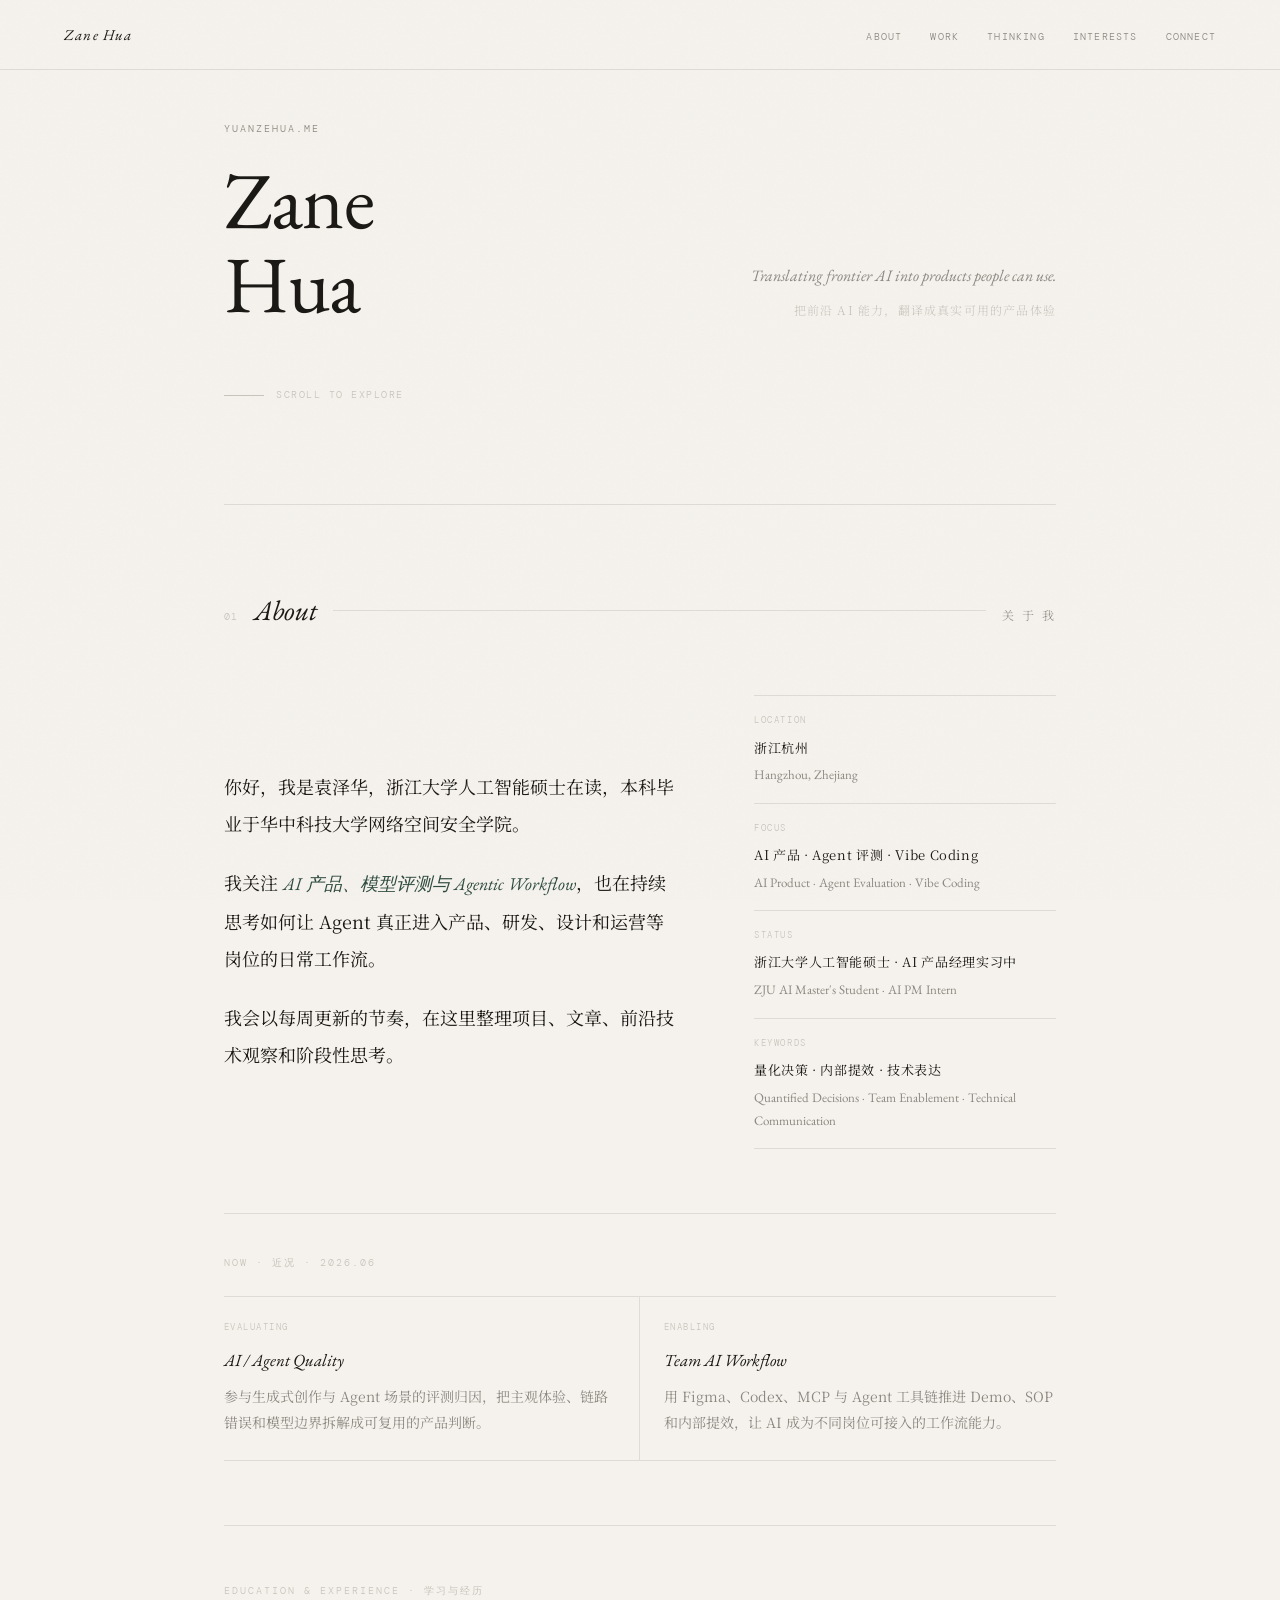
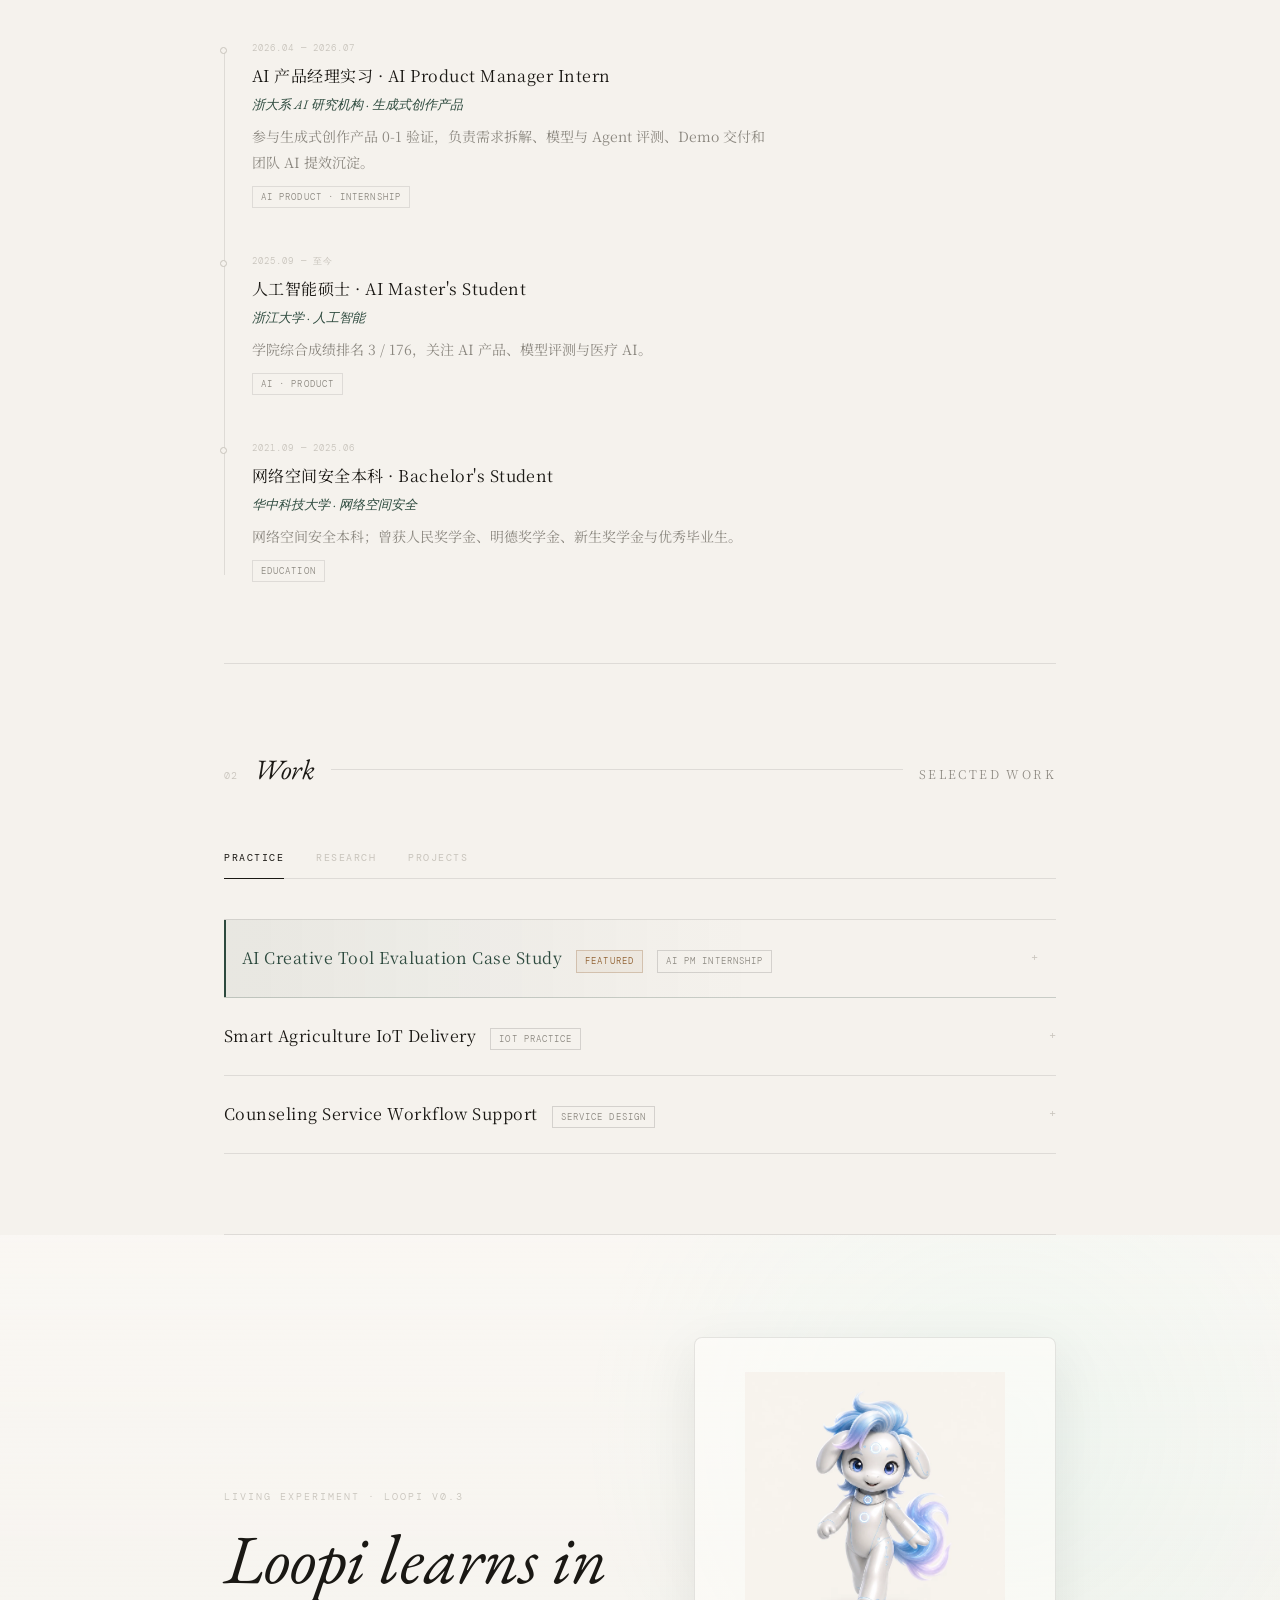
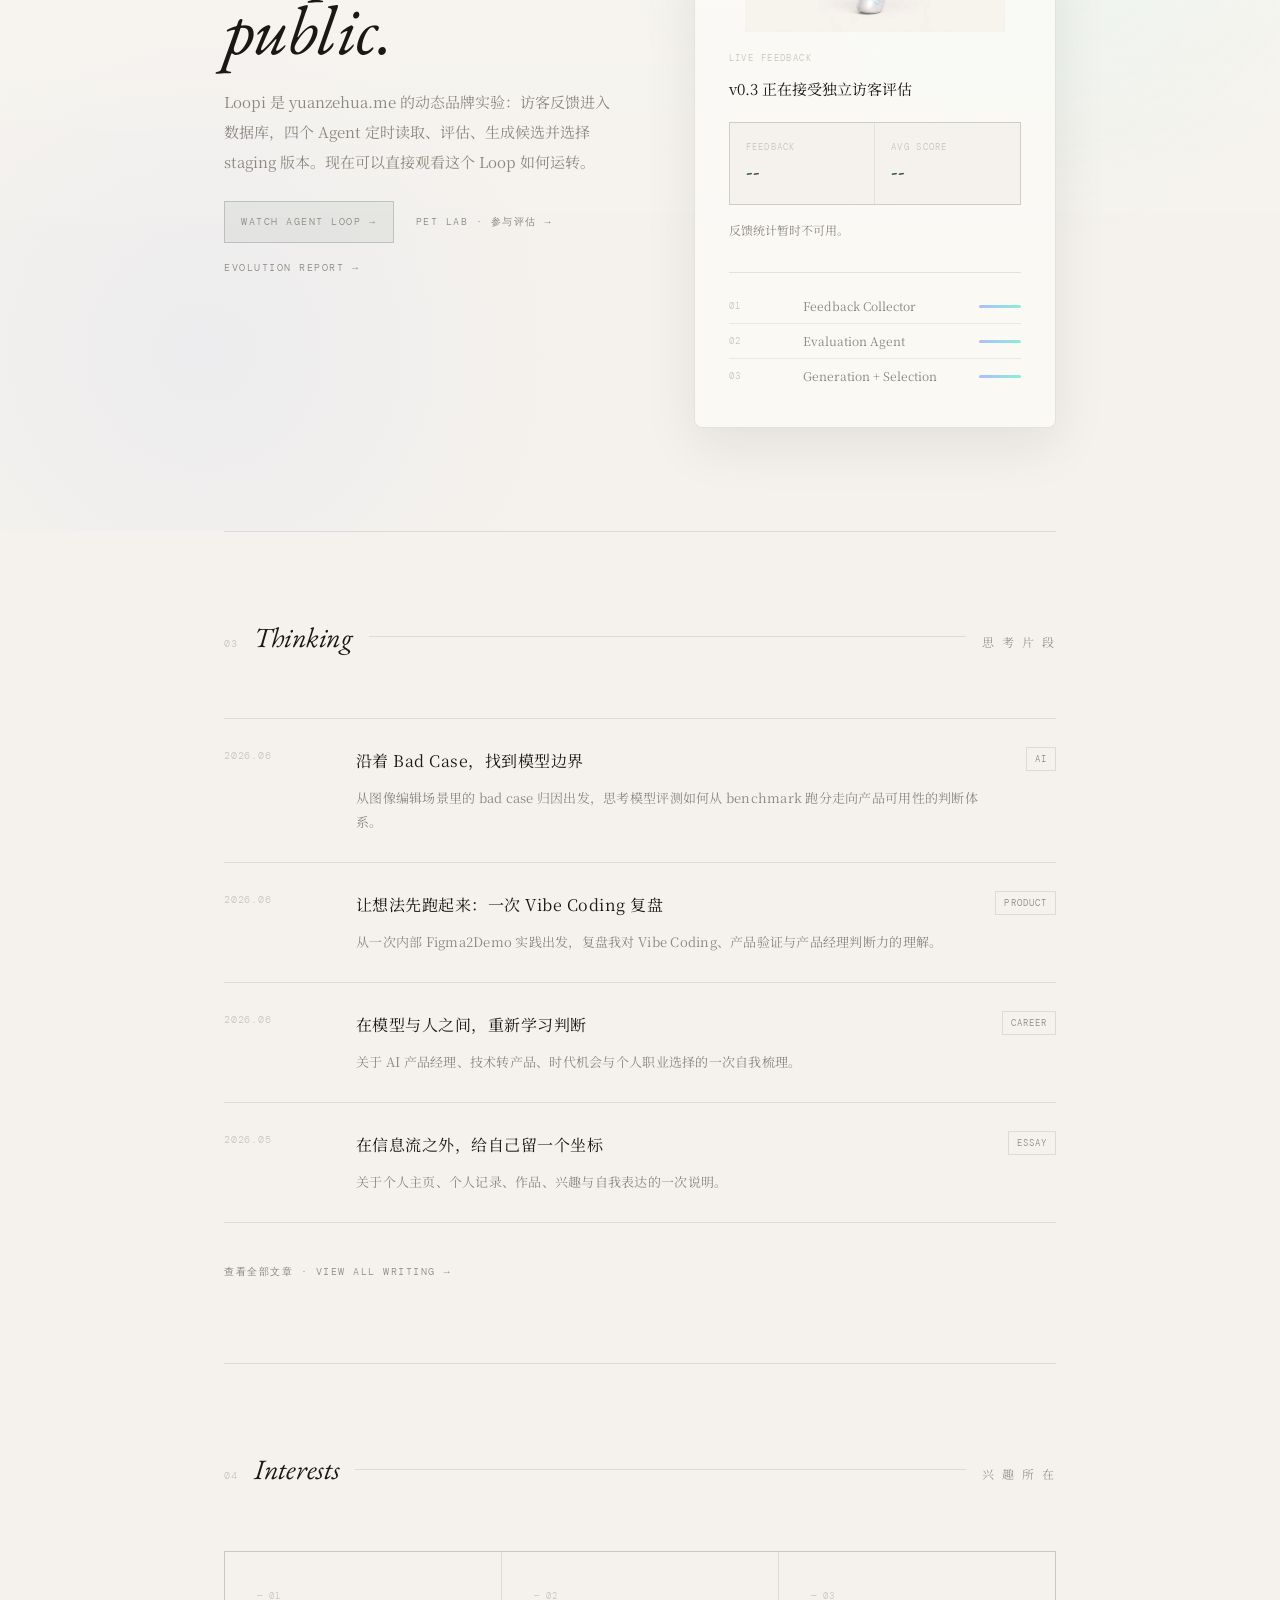
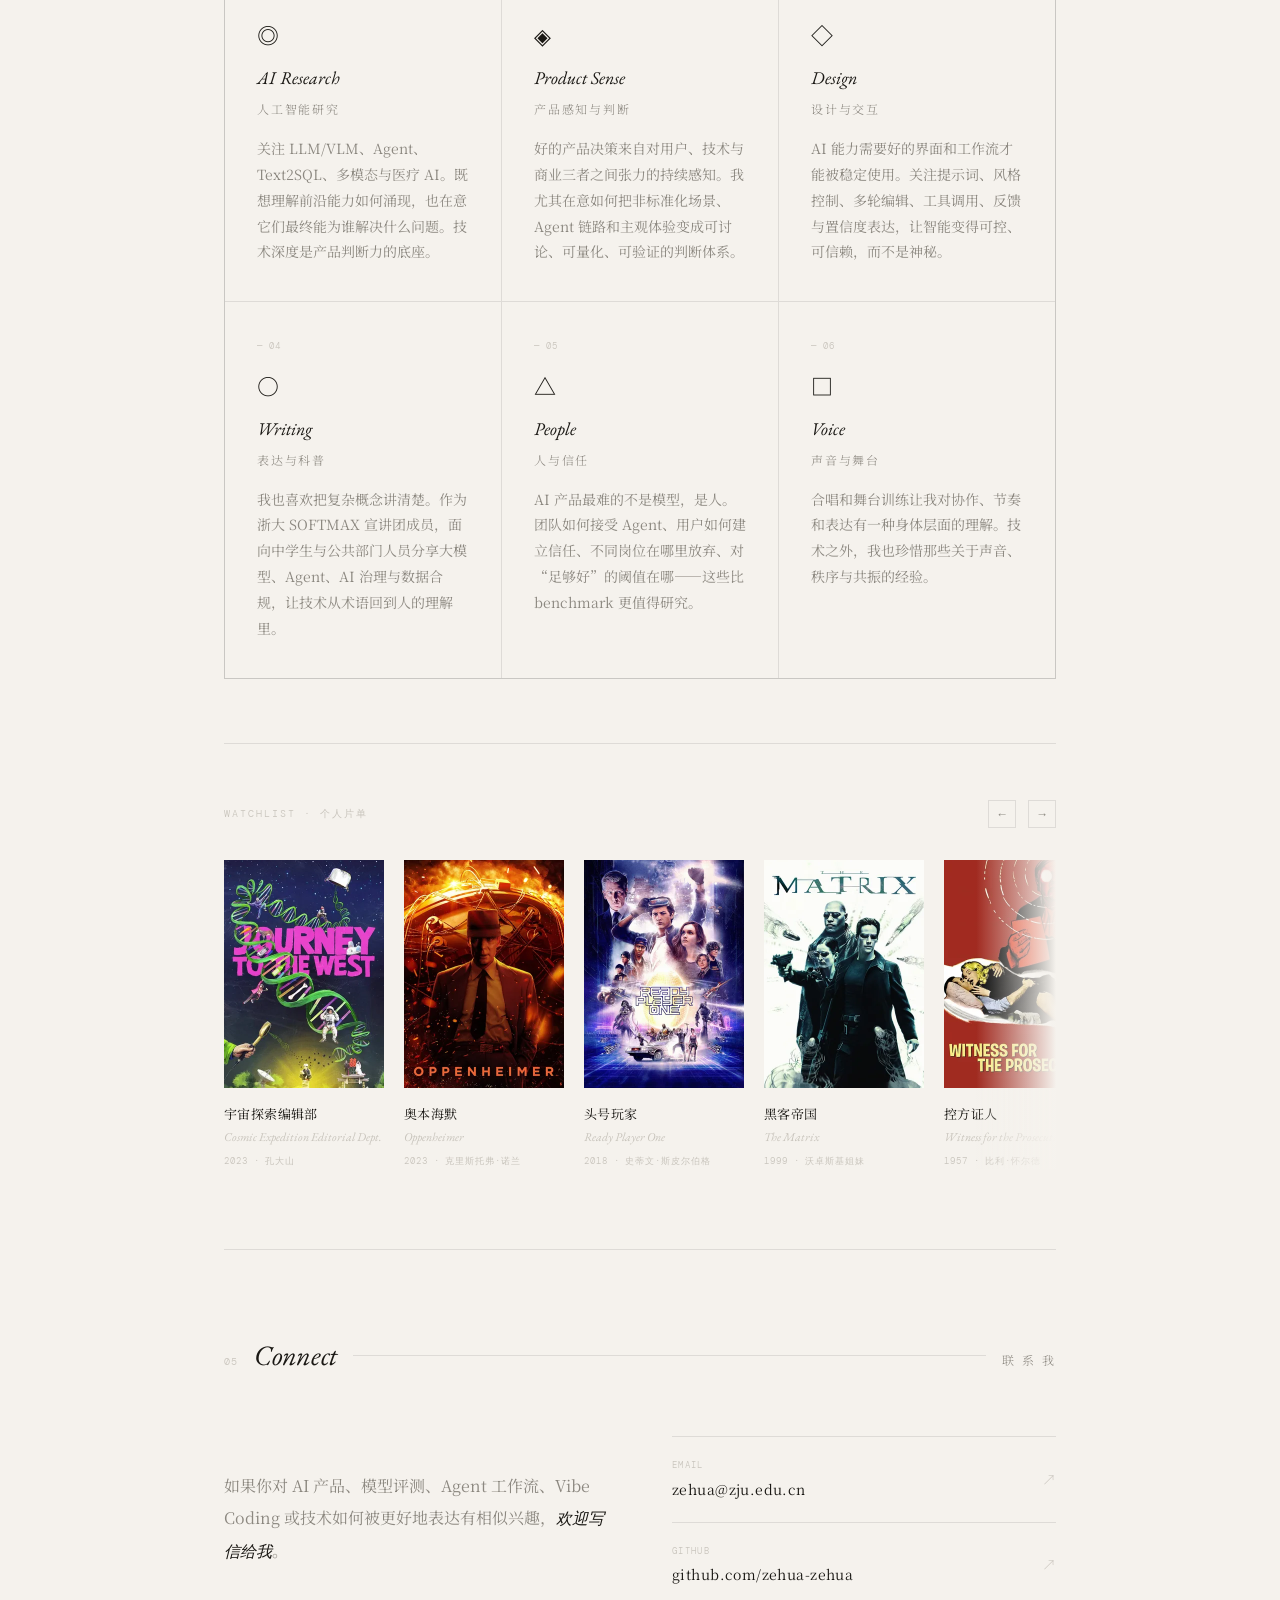
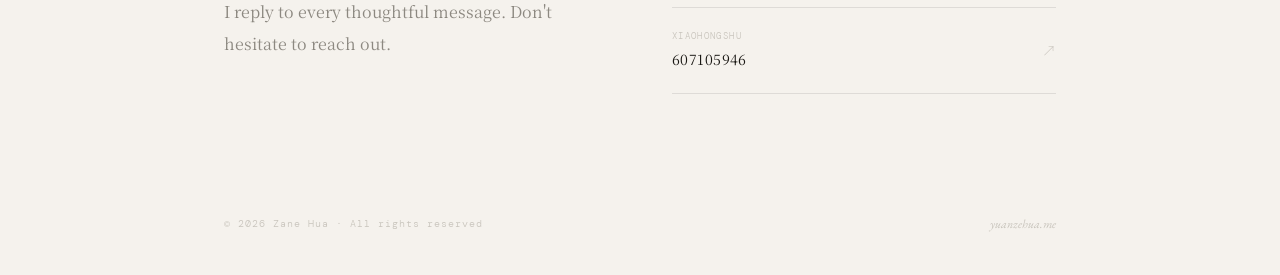
==== commit 1adec6a4: "post: refine blog titles" ====
--- a/index.html
+++ b/index.html
@@ -1326,7 +1326,7 @@
       <a href="/posts/2026-06-16-model-evaluation-product-judgment.html" class="thought-item reveal">
         <span class="thought-date">2026.06</span>
         <span class="thought-copy">
-          <span class="thought-title">模型评测不是跑分，而是定义什么叫可用</span>
+          <span class="thought-title">沿着 Bad Case，找到模型边界</span>
           <span class="thought-summary">从图像编辑场景里的 bad case 归因出发，思考模型评测如何从 benchmark 跑分走向产品可用性的判断体系。</span>
         </span>
         <span class="thought-tag">AI</span>
@@ -1334,7 +1334,7 @@
       <a href="/posts/2026-06-14-vibe-coding-product-validation.html" class="thought-item reveal">
         <span class="thought-date">2026.06</span>
         <span class="thought-copy">
-          <span class="thought-title">Vibe Coding 不是一套提示词，而是一种新的产品验证方式</span>
+          <span class="thought-title">让想法先跑起来：一次 Vibe Coding 复盘</span>
           <span class="thought-summary">从一次内部 Figma2Demo 实践出发，复盘我对 Vibe Coding、产品验证与产品经理判断力的理解。</span>
         </span>
         <span class="thought-tag">Product</span>
@@ -1342,7 +1342,7 @@
       <a href="/posts/2026-06-04-ai-product-manager-judgment.html" class="thought-item reveal">
         <span class="thought-date">2026.06</span>
         <span class="thought-copy">
-          <span class="thought-title">AI 产品经理不是一个新头衔，而是一种新的判断力</span>
+          <span class="thought-title">在模型与人之间，重新学习判断</span>
           <span class="thought-summary">关于 AI 产品经理、技术转产品、时代机会与个人职业选择的一次自我梳理。</span>
         </span>
         <span class="thought-tag">Career</span>
@@ -1350,7 +1350,7 @@
       <a href="/posts/2026-06-11-personal-homepage-coordinate.html" class="thought-item reveal">
         <span class="thought-date">2026.05</span>
         <span class="thought-copy">
-          <span class="thought-title">给自己留一个坐标：为什么我要做个人主页</span>
+          <span class="thought-title">在信息流之外，给自己留一个坐标</span>
           <span class="thought-summary">关于个人主页、个人记录、作品、兴趣与自我表达的一次说明。</span>
         </span>
         <span class="thought-tag">Essay</span>
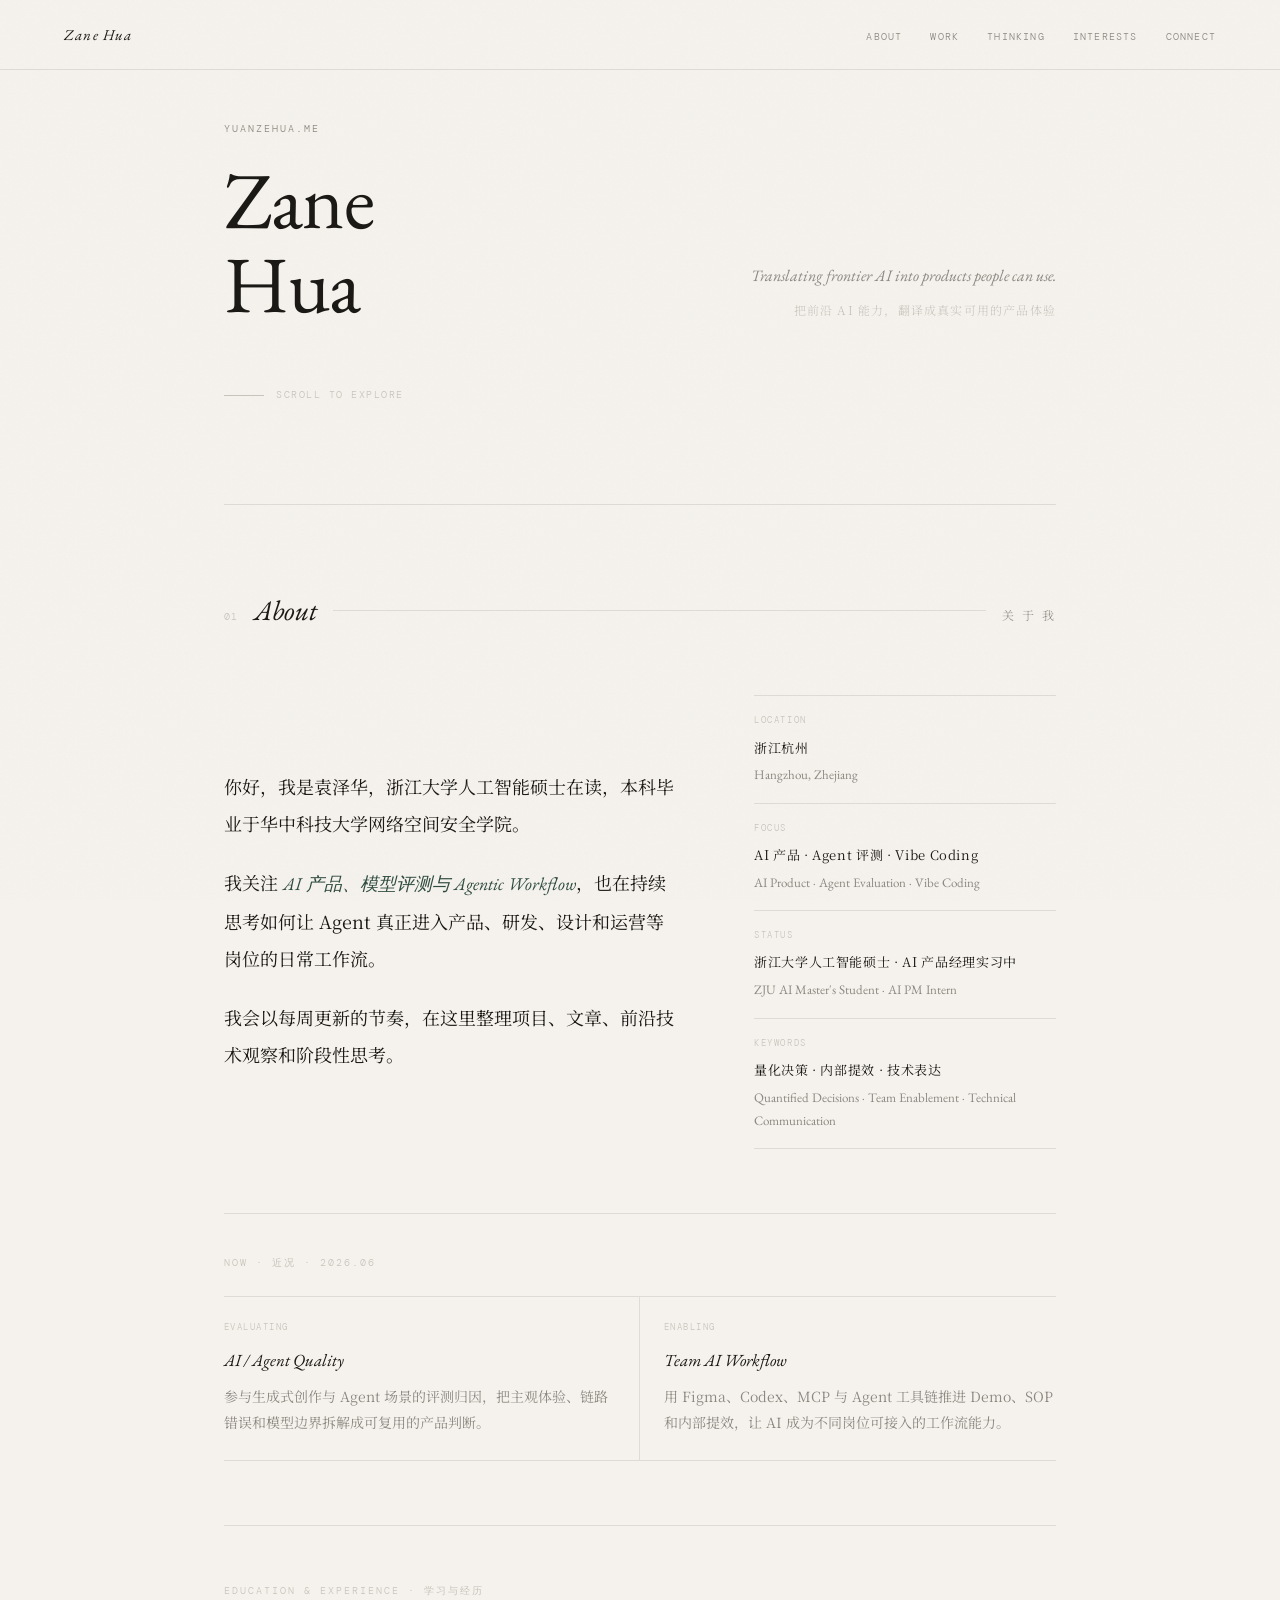
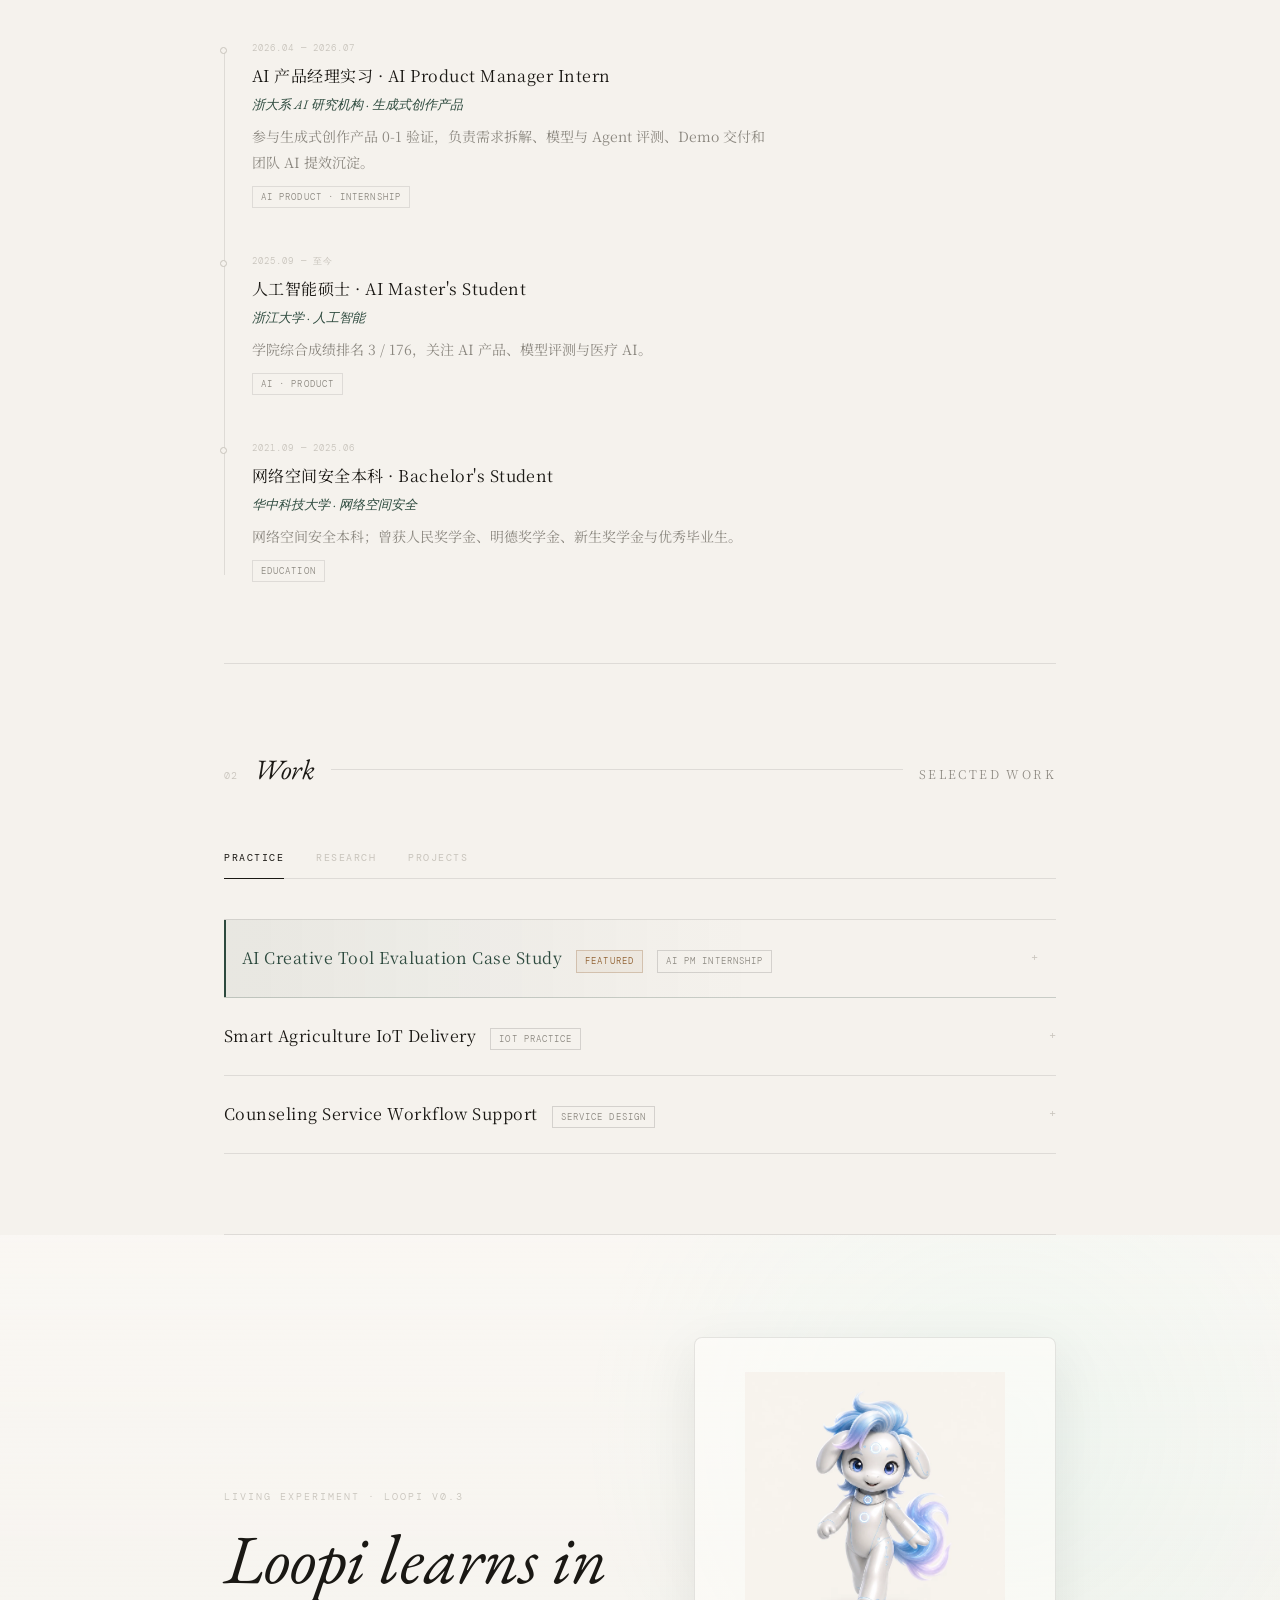
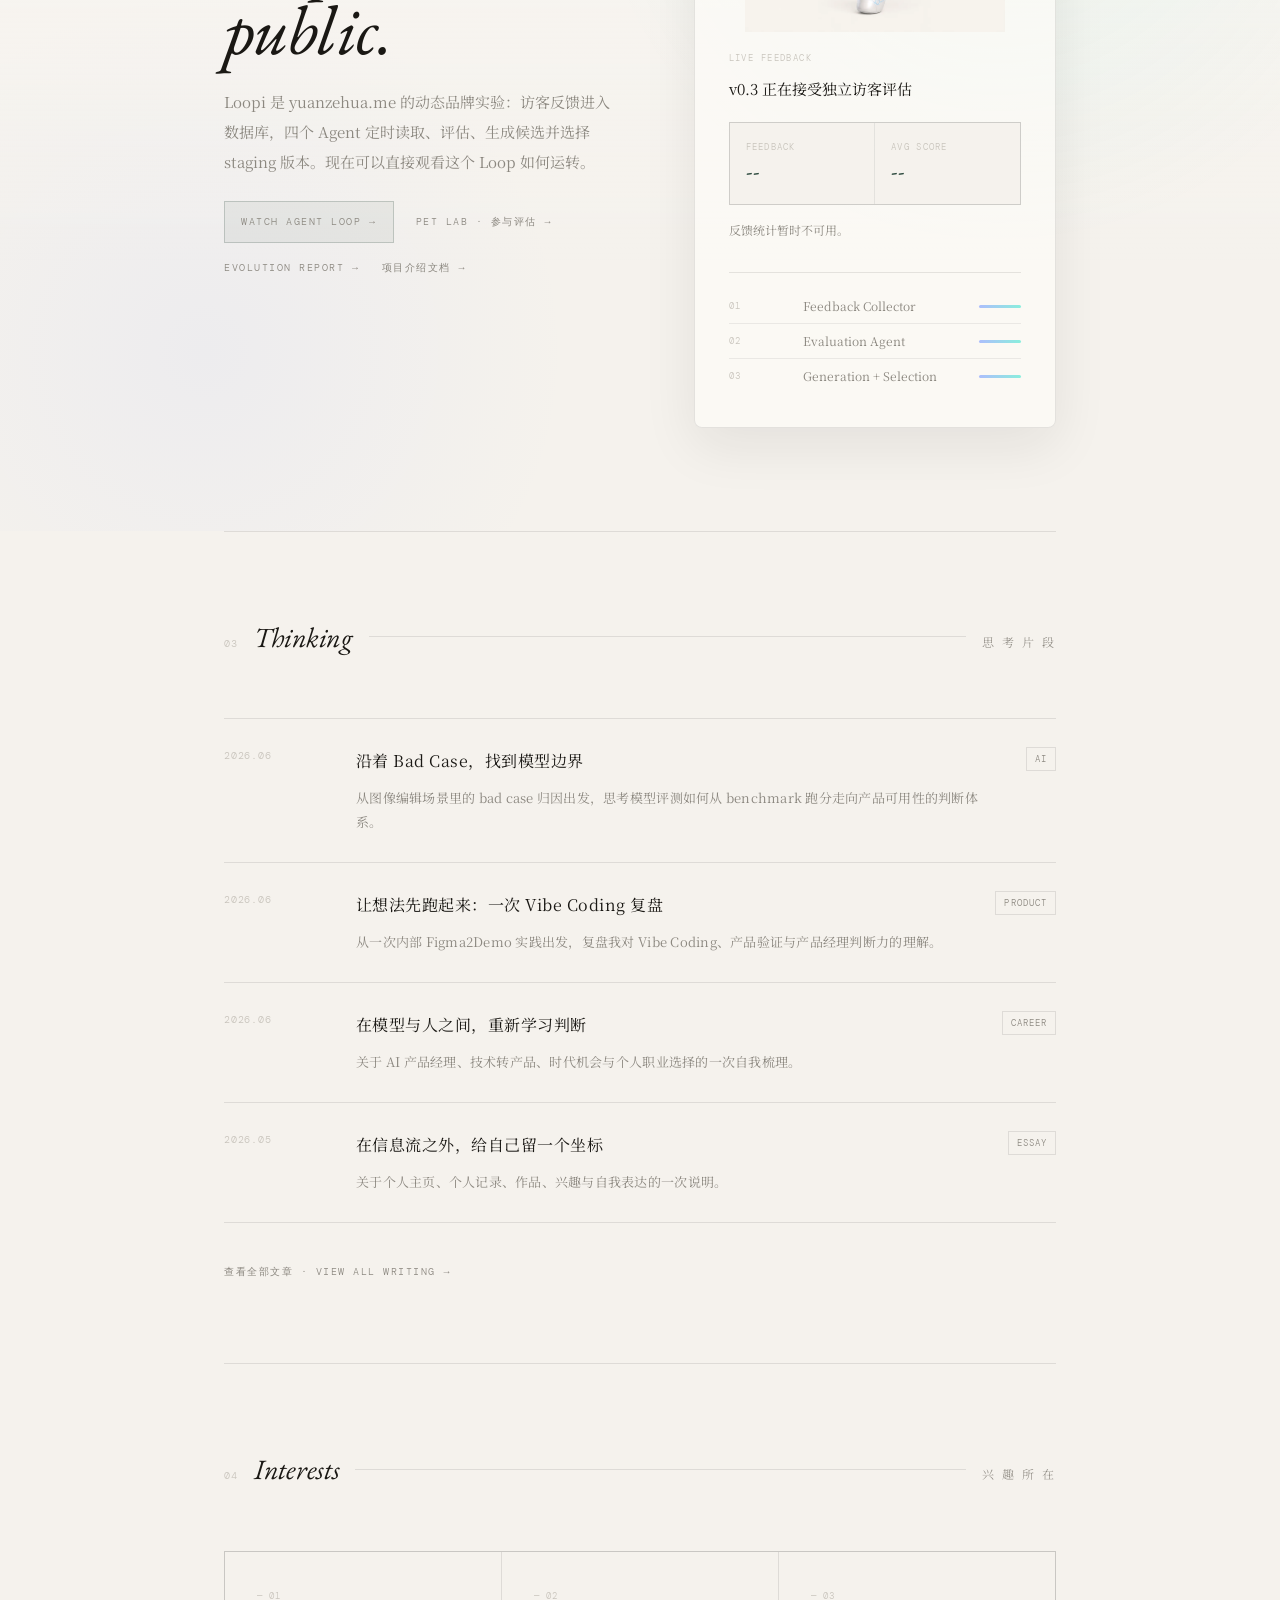
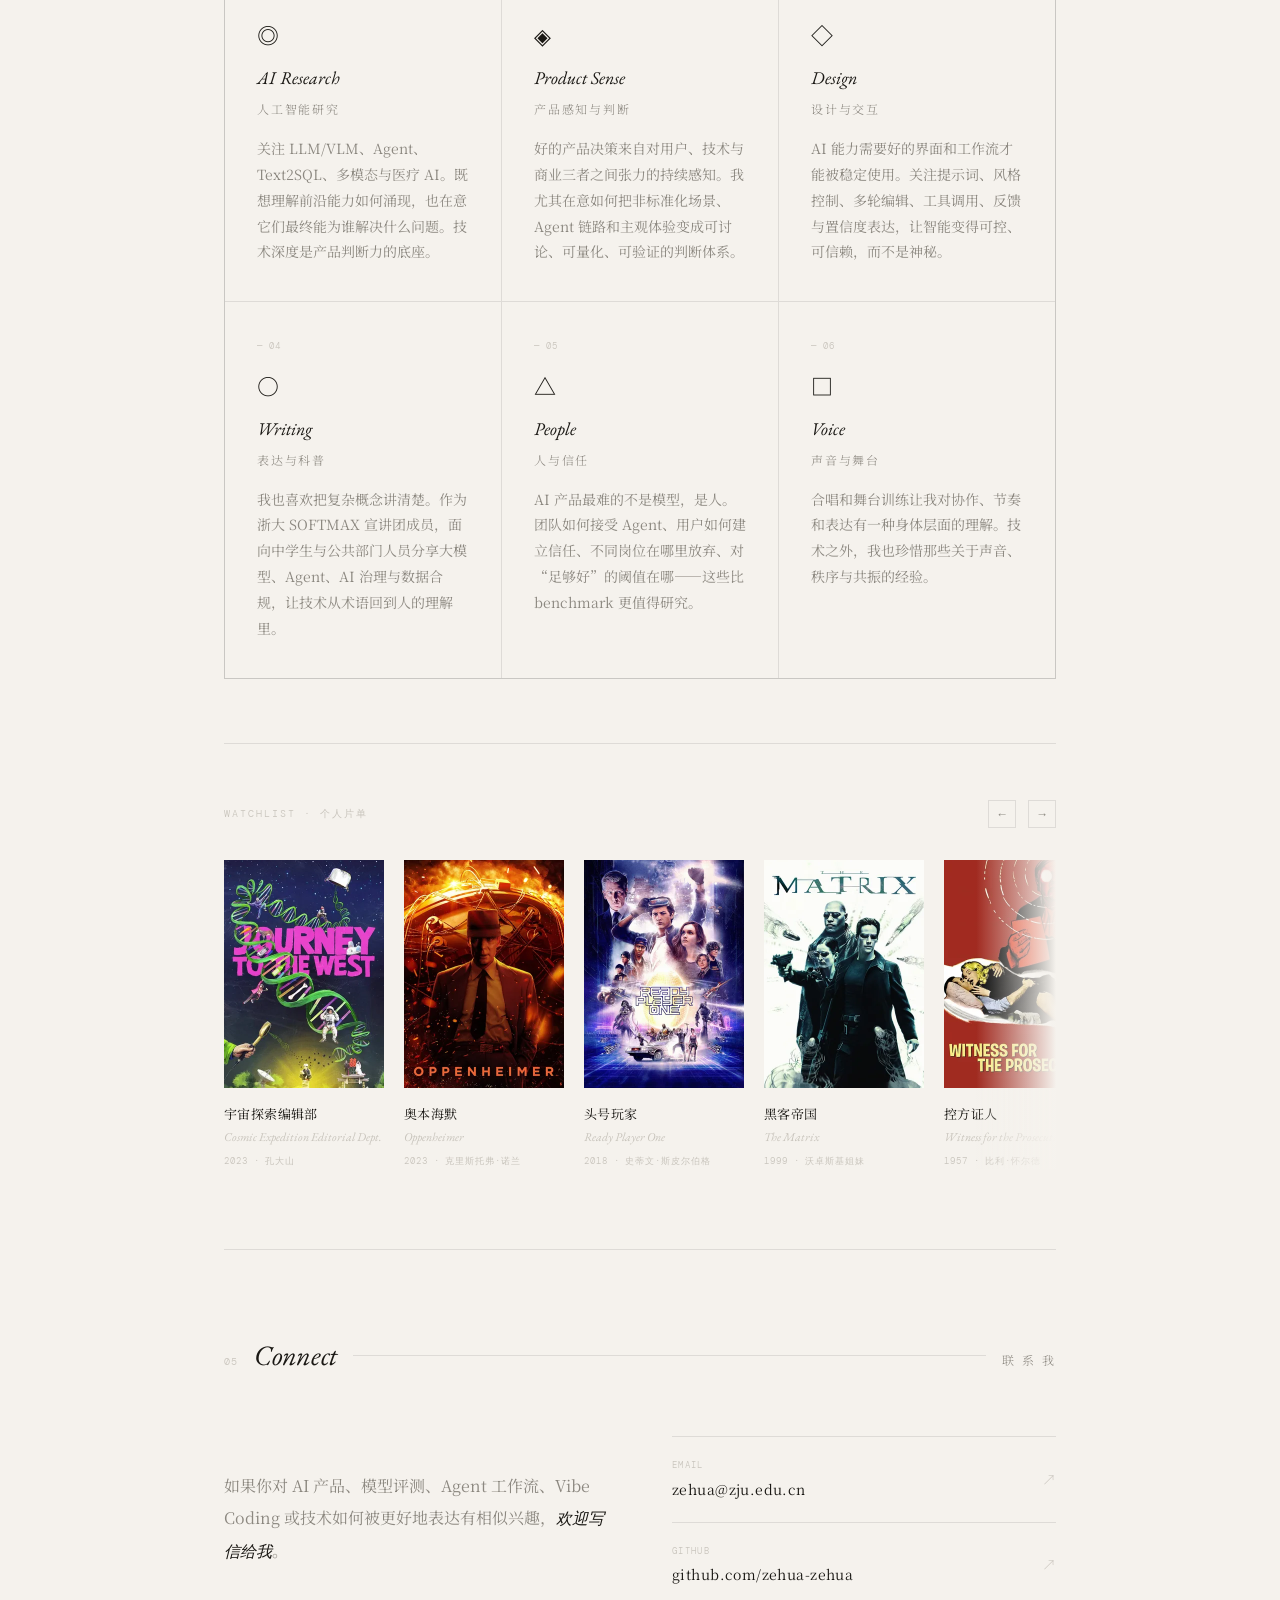
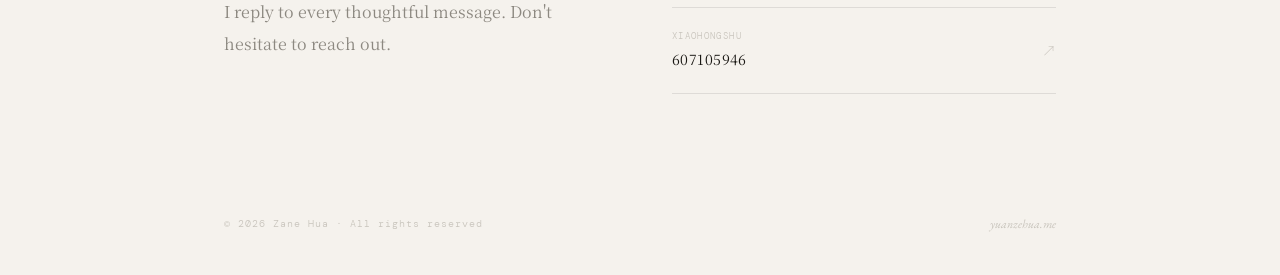
==== commit 8b95cd13: "feat: add Feishu project intro doc link to homepage and Pet Lab page" ====
--- a/index.html
+++ b/index.html
@@ -1269,6 +1269,7 @@
         <a class="pet-loop-link pet-loop-primary" href="/pet-lab/agent-loop/">Watch Agent Loop</a>
         <a class="pet-loop-link" href="/pet-lab/">Pet Lab · 参与评估</a>
         <a class="pet-loop-link" href="/pet-lab/#current-iteration">Evolution Report</a>
+        <a class="pet-loop-link" href="https://oricum55bo.feishu.cn/docx/LbGwdDdjuoTZ25xXpYacRDR3nAe" target="_blank" rel="noopener noreferrer">项目介绍文档</a>
       </div>
     </div>
 
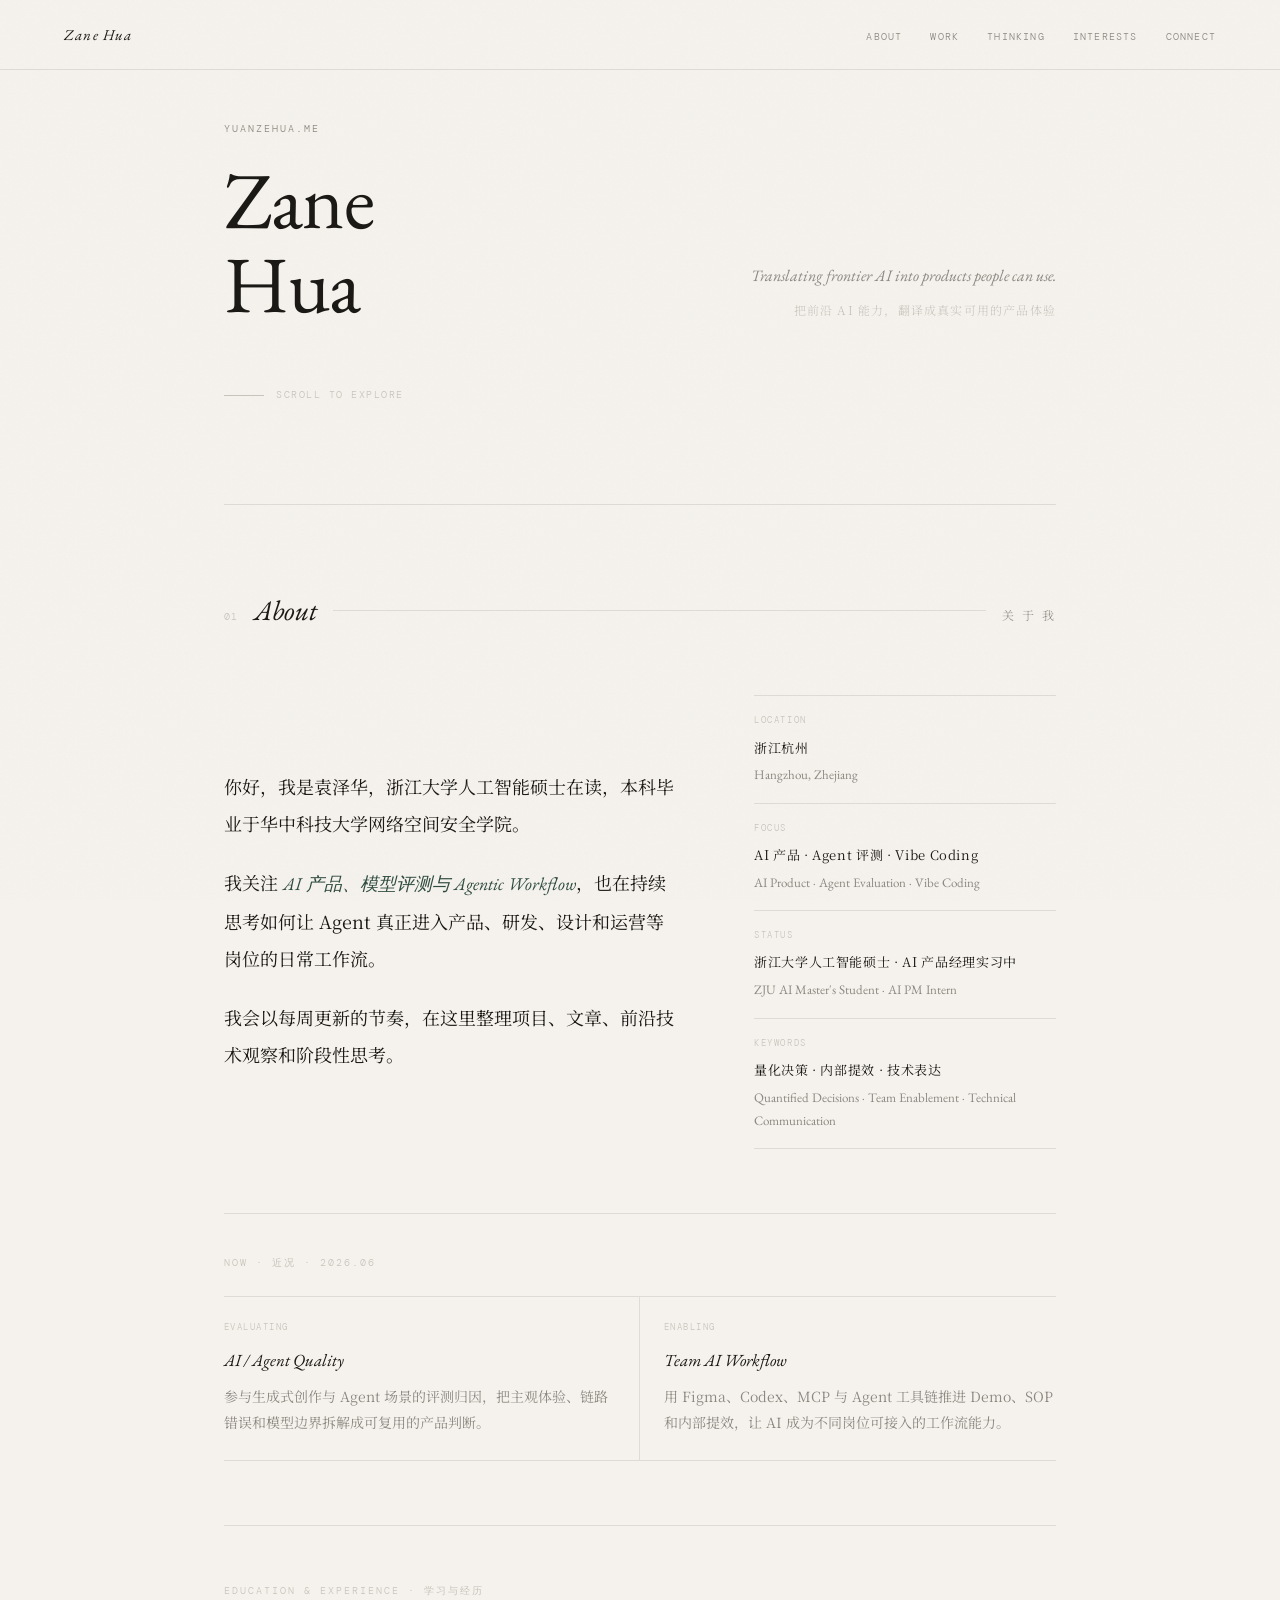
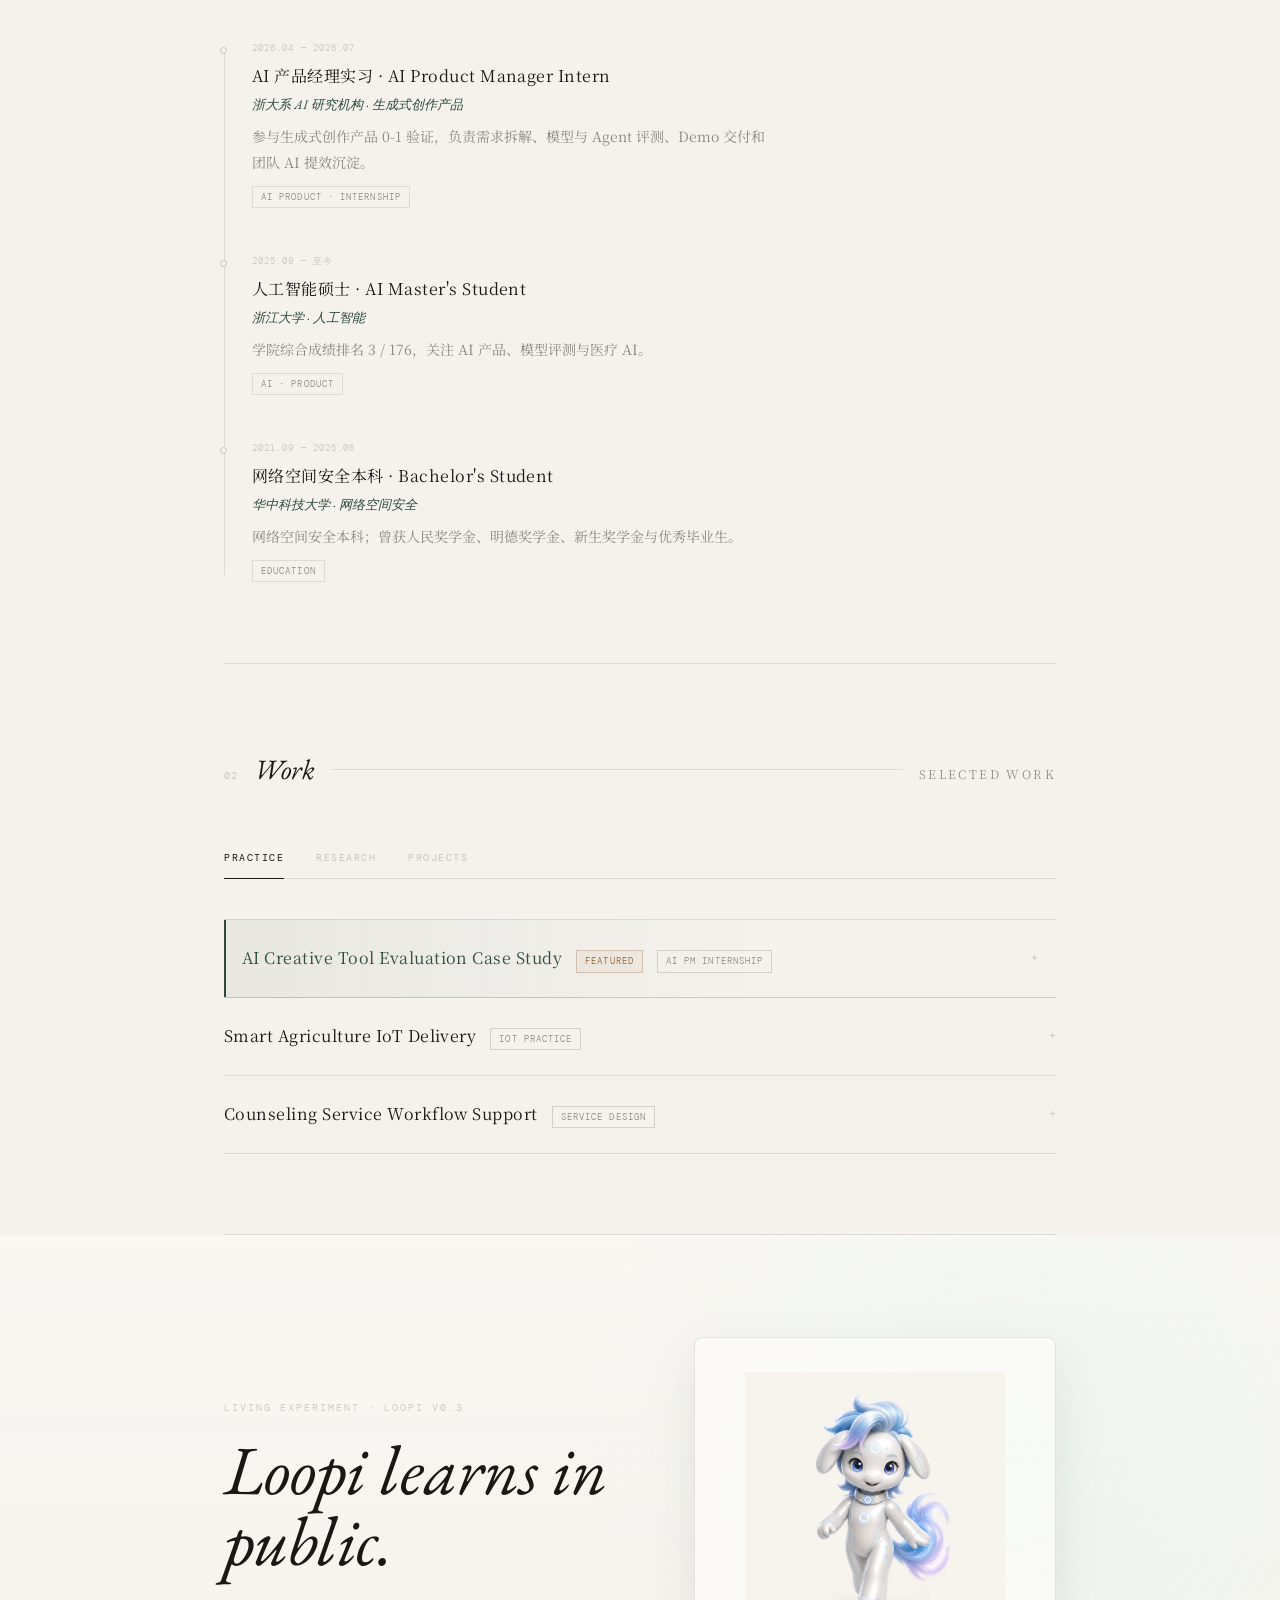
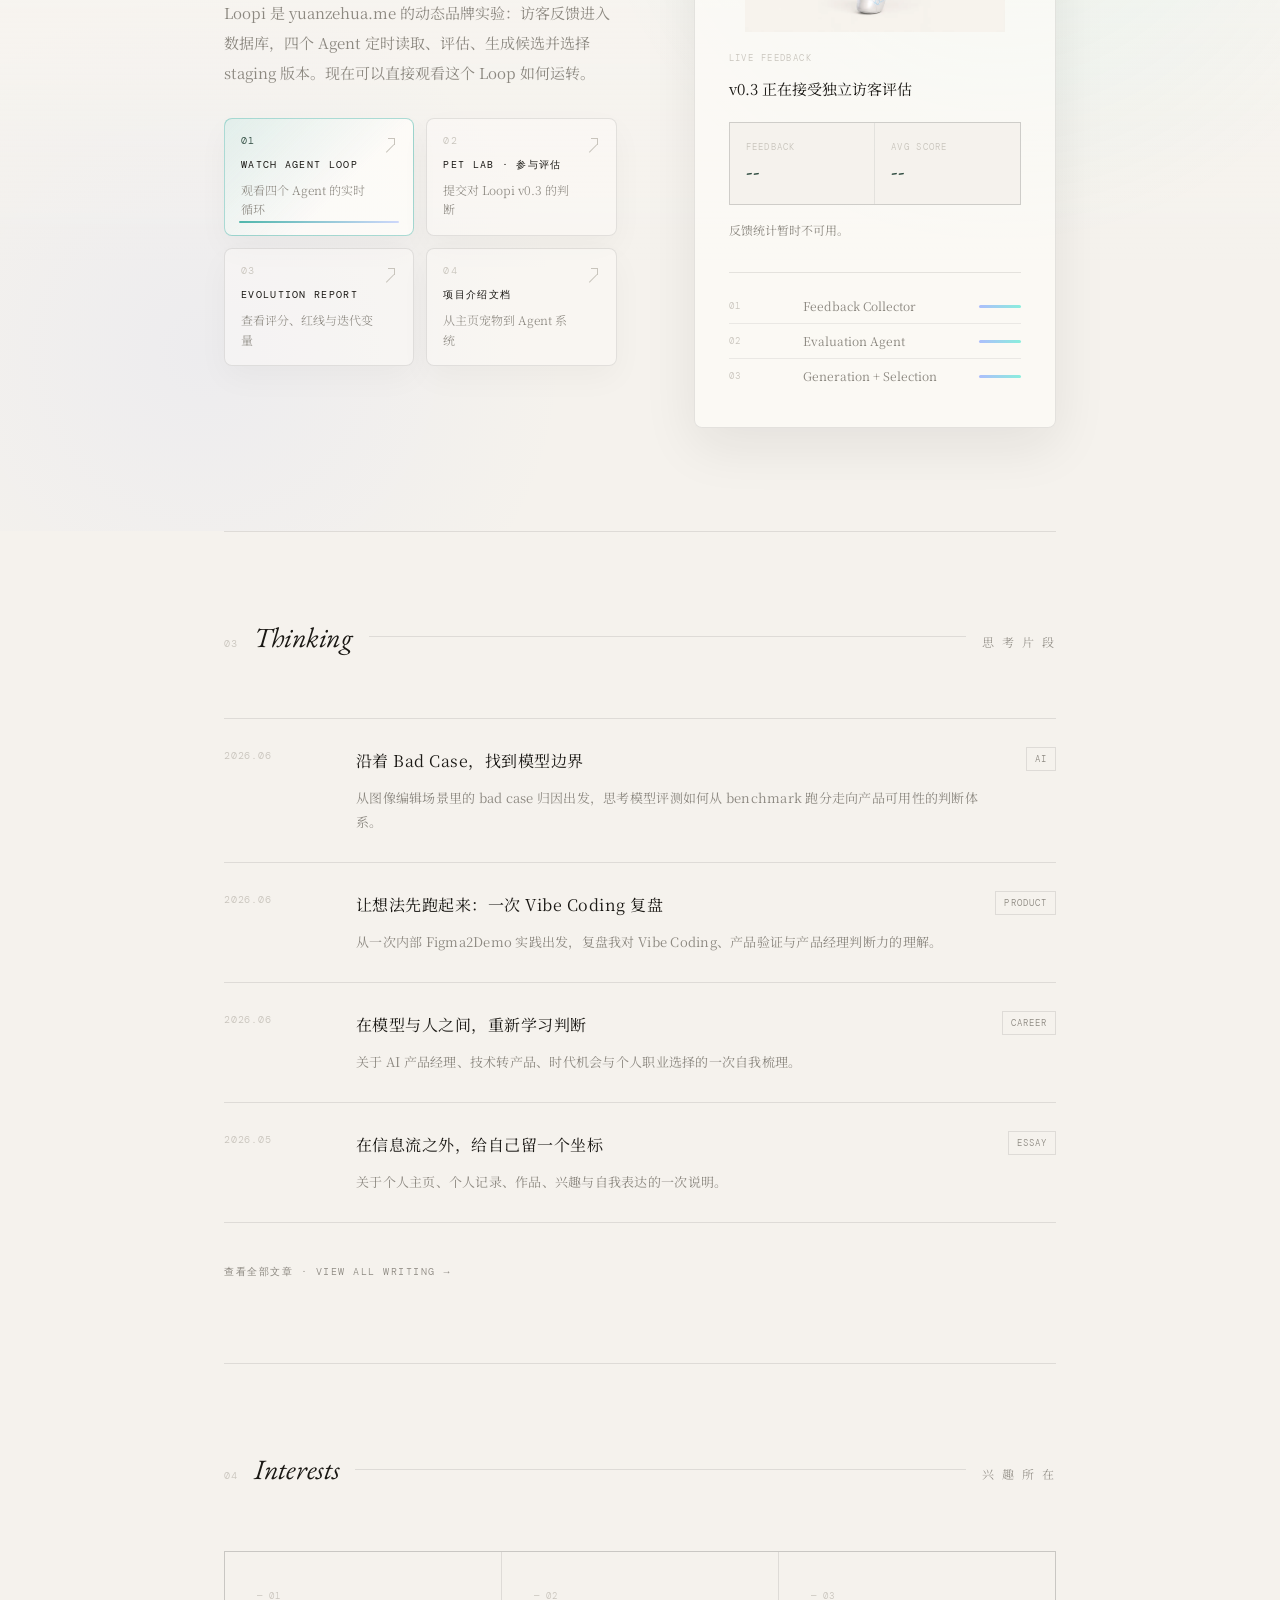
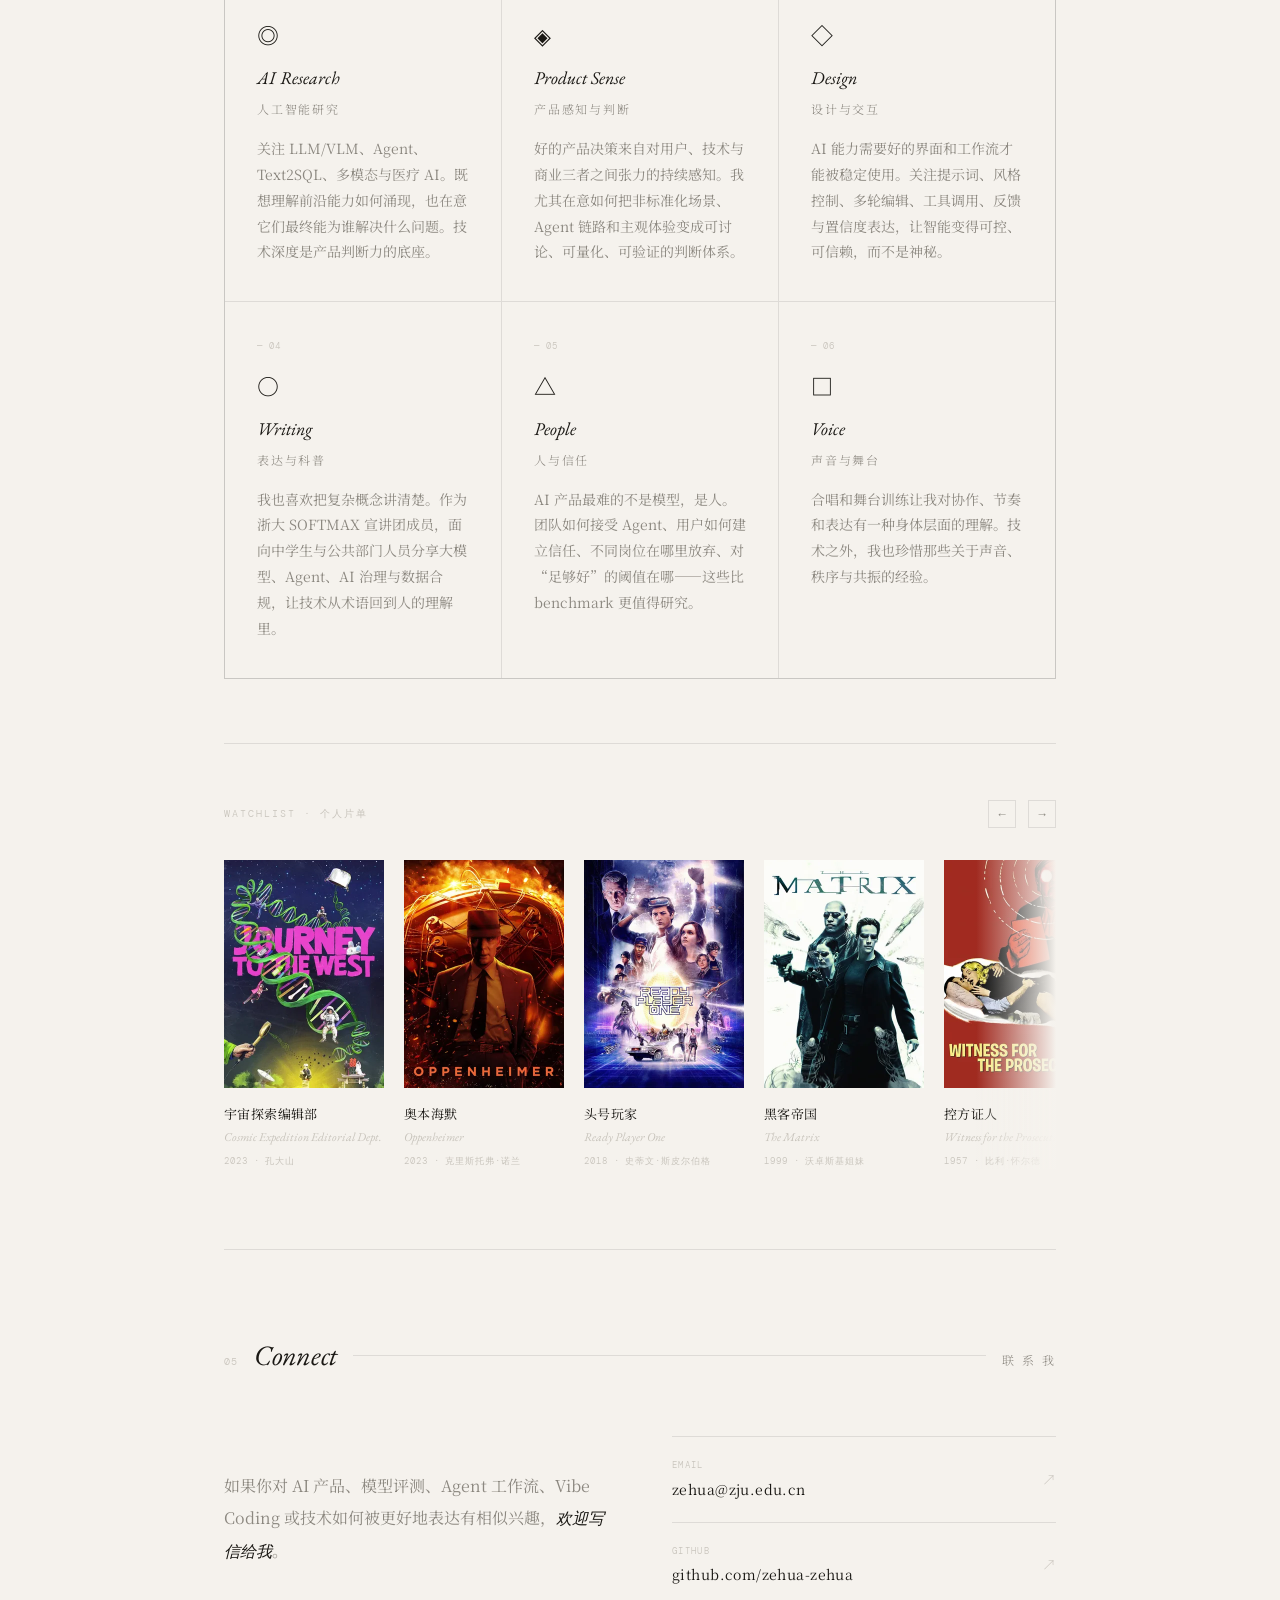
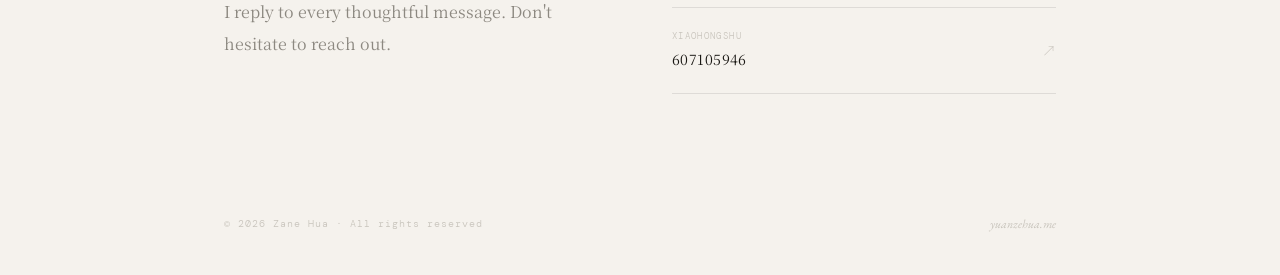
==== commit 03c3acf1: "update: restyle Loopi action links as card grid 🤖 Generated with [Qoder][https://qoder.com]" ====
--- a/index.html
+++ b/index.html
@@ -189,25 +189,11 @@
   max-width: 640px; font-size: 15px; line-height: 2; color: var(--mid); font-weight: 400;
 }
 .pet-loop-actions {
-  display: flex;
-  flex-wrap: wrap;
-  gap: 16px 22px;
-  margin-top: 24px;
-}
-.pet-loop-primary {
-  display: inline-flex;
-  align-items: center;
-  gap: 10px;
-  min-height: 42px;
-  padding: 0 16px;
-  border: 1px solid var(--accent-rule);
-  background: var(--accent-soft);
-  color: var(--accent);
-}
-.pet-loop-primary:hover {
-  color: var(--ink);
-  border-color: var(--ink);
-  background: rgba(255,253,250,.48);
+  display: grid;
+  grid-template-columns: repeat(2, minmax(0, 1fr));
+  gap: 12px;
+  max-width: 620px;
+  margin-top: 30px;
 }
 .pet-loop-visual {
   width: min(260px, 100%);
@@ -219,12 +205,105 @@
   height: auto;
 }
 .pet-loop-link {
-  display: inline-flex; align-items: center; gap: 8px;
-  font-family: var(--mono); font-size: 10px; letter-spacing: 0.15em;
-  text-transform: uppercase; color: var(--mid); text-decoration: none;
-}
-.pet-loop-link:hover { color: var(--ink); }
-.pet-loop-link::after { content: '→'; }
+  position: relative;
+  display: block;
+  min-height: 106px;
+  padding: 15px 38px 16px 16px;
+  border: 1px solid var(--rule);
+  border-radius: 8px;
+  background: rgba(255,253,250,.42);
+  color: var(--ink);
+  text-decoration: none;
+  box-shadow: 0 12px 32px rgba(31,29,24,.035);
+  transition: transform .22s ease, border-color .22s ease, background .22s ease, box-shadow .22s ease;
+}
+.pet-loop-link:hover {
+  transform: translateY(-2px);
+  border-color: rgba(45,74,62,.32);
+  background: rgba(255,253,250,.72);
+  box-shadow: 0 16px 38px rgba(31,29,24,.07);
+}
+.pet-loop-primary {
+  border-color: rgba(58,174,162,.42);
+  background:
+    linear-gradient(135deg, rgba(58,174,162,.12), rgba(255,253,250,.54) 62%),
+    rgba(255,253,250,.48);
+}
+.pet-loop-primary::before {
+  content: '';
+  position: absolute;
+  left: 14px;
+  right: 14px;
+  bottom: 12px;
+  height: 2px;
+  border-radius: 999px;
+  background: linear-gradient(90deg, rgba(58,174,162,.88), rgba(142,167,255,.42));
+}
+.pet-loop-action-index {
+  display: block;
+  margin-bottom: 10px;
+  font-family: var(--mono);
+  font-size: 10px;
+  line-height: 1.4;
+  letter-spacing: 0.12em;
+  color: var(--light);
+}
+.pet-loop-primary .pet-loop-action-index { color: var(--accent); }
+.pet-loop-action-text {
+  display: block;
+  min-width: 0;
+}
+.pet-loop-action-title {
+  display: block;
+  font-family: var(--mono);
+  font-size: 10px;
+  line-height: 1.45;
+  letter-spacing: 0.13em;
+  text-transform: uppercase;
+  color: var(--ink);
+  font-weight: 400;
+  white-space: nowrap;
+  overflow: hidden;
+  text-overflow: ellipsis;
+}
+.pet-loop-action-desc {
+  display: block;
+  margin-top: 7px;
+  font-size: 12px;
+  line-height: 1.65;
+  color: var(--mid);
+  letter-spacing: 0;
+}
+.pet-loop-action-arrow {
+  position: absolute;
+  top: 16px;
+  right: 15px;
+  width: 18px;
+  height: 18px;
+  color: var(--light);
+}
+.pet-loop-action-arrow::before {
+  content: '';
+  position: absolute;
+  top: 9px;
+  right: 4px;
+  width: 11px;
+  height: 1px;
+  background: currentColor;
+  transform: rotate(-45deg);
+  transform-origin: right center;
+}
+.pet-loop-action-arrow::after {
+  content: '';
+  position: absolute;
+  top: 3px;
+  right: 3px;
+  width: 7px;
+  height: 7px;
+  border-top: 1px solid currentColor;
+  border-right: 1px solid currentColor;
+}
+.pet-loop-link:hover .pet-loop-action-arrow { color: var(--accent); }
 .pet-loop-panel {
   border: 1px solid var(--rule);
   background: rgba(255,253,250,.58);
@@ -752,8 +831,8 @@
   .pet-loop-grid { grid-template-columns: 1fr; }
   .pet-loop-panel { padding: 24px; border: 1px solid var(--rule); }
   .pet-loop-visual { width: min(210px, 100%); }
-  .pet-loop-actions { gap: 12px; }
-  .pet-loop-primary { width: 100%; justify-content: center; }
+  .pet-loop-actions { grid-template-columns: 1fr; gap: 10px; max-width: none; margin-top: 24px; }
+  .pet-loop-link { min-height: 92px; }
   .interests-grid { grid-template-columns: 1fr; }
   .connect-layout { grid-template-columns: 1fr; }
   .thought-item { grid-template-columns: 80px 1fr; }
@@ -1266,10 +1345,38 @@
       <h2 class="pet-loop-title">Loopi learns in public.</h2>
       <p class="pet-loop-desc">Loopi 是 yuanzehua.me 的动态品牌实验：访客反馈进入数据库，四个 Agent 定时读取、评估、生成候选并选择 staging 版本。现在可以直接观看这个 Loop 如何运转。</p>
       <div class="pet-loop-actions">
-        <a class="pet-loop-link pet-loop-primary" href="/pet-lab/agent-loop/">Watch Agent Loop</a>
-        <a class="pet-loop-link" href="/pet-lab/">Pet Lab · 参与评估</a>
-        <a class="pet-loop-link" href="/pet-lab/#current-iteration">Evolution Report</a>
-        <a class="pet-loop-link" href="https://oricum55bo.feishu.cn/docx/LbGwdDdjuoTZ25xXpYacRDR3nAe" target="_blank" rel="noopener noreferrer">项目介绍文档</a>
+        <a class="pet-loop-link pet-loop-primary" href="/pet-lab/agent-loop/">
+          <span class="pet-loop-action-index">01</span>
+          <span class="pet-loop-action-text">
+            <strong class="pet-loop-action-title">Watch Agent Loop</strong>
+            <small class="pet-loop-action-desc">观看四个 Agent 的实时循环</small>
+          </span>
+          <span class="pet-loop-action-arrow" aria-hidden="true"></span>
+        </a>
+        <a class="pet-loop-link" href="/pet-lab/">
+          <span class="pet-loop-action-index">02</span>
+          <span class="pet-loop-action-text">
+            <strong class="pet-loop-action-title">Pet Lab · 参与评估</strong>
+            <small class="pet-loop-action-desc">提交对 Loopi v0.3 的判断</small>
+          </span>
+          <span class="pet-loop-action-arrow" aria-hidden="true"></span>
+        </a>
+        <a class="pet-loop-link" href="/pet-lab/#current-iteration">
+          <span class="pet-loop-action-index">03</span>
+          <span class="pet-loop-action-text">
+            <strong class="pet-loop-action-title">Evolution Report</strong>
+            <small class="pet-loop-action-desc">查看评分、红线与迭代变量</small>
+          </span>
+          <span class="pet-loop-action-arrow" aria-hidden="true"></span>
+        </a>
+        <a class="pet-loop-link" href="https://oricum55bo.feishu.cn/docx/LbGwdDdjuoTZ25xXpYacRDR3nAe" target="_blank" rel="noopener noreferrer">
+          <span class="pet-loop-action-index">04</span>
+          <span class="pet-loop-action-text">
+            <strong class="pet-loop-action-title">项目介绍文档</strong>
+            <small class="pet-loop-action-desc">从主页宠物到 Agent 系统</small>
+          </span>
+          <span class="pet-loop-action-arrow" aria-hidden="true"></span>
+        </a>
       </div>
     </div>
 
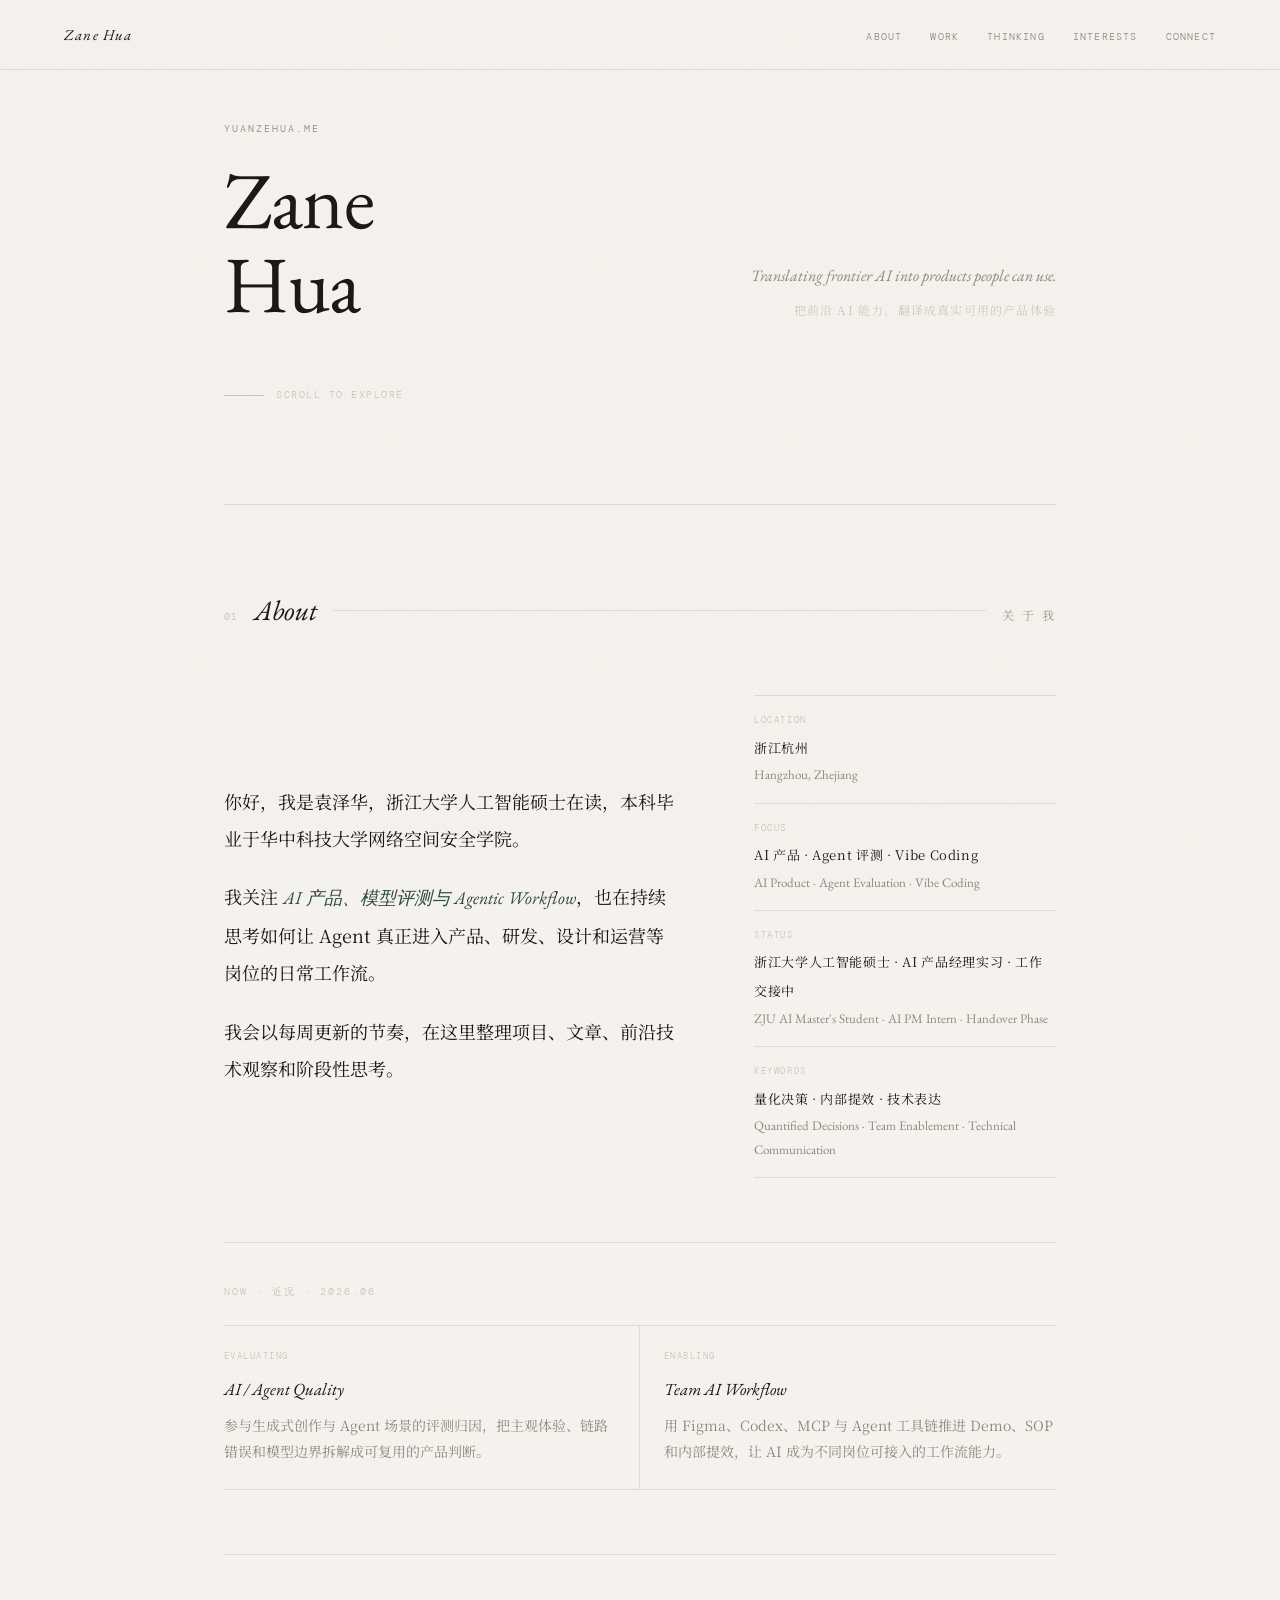
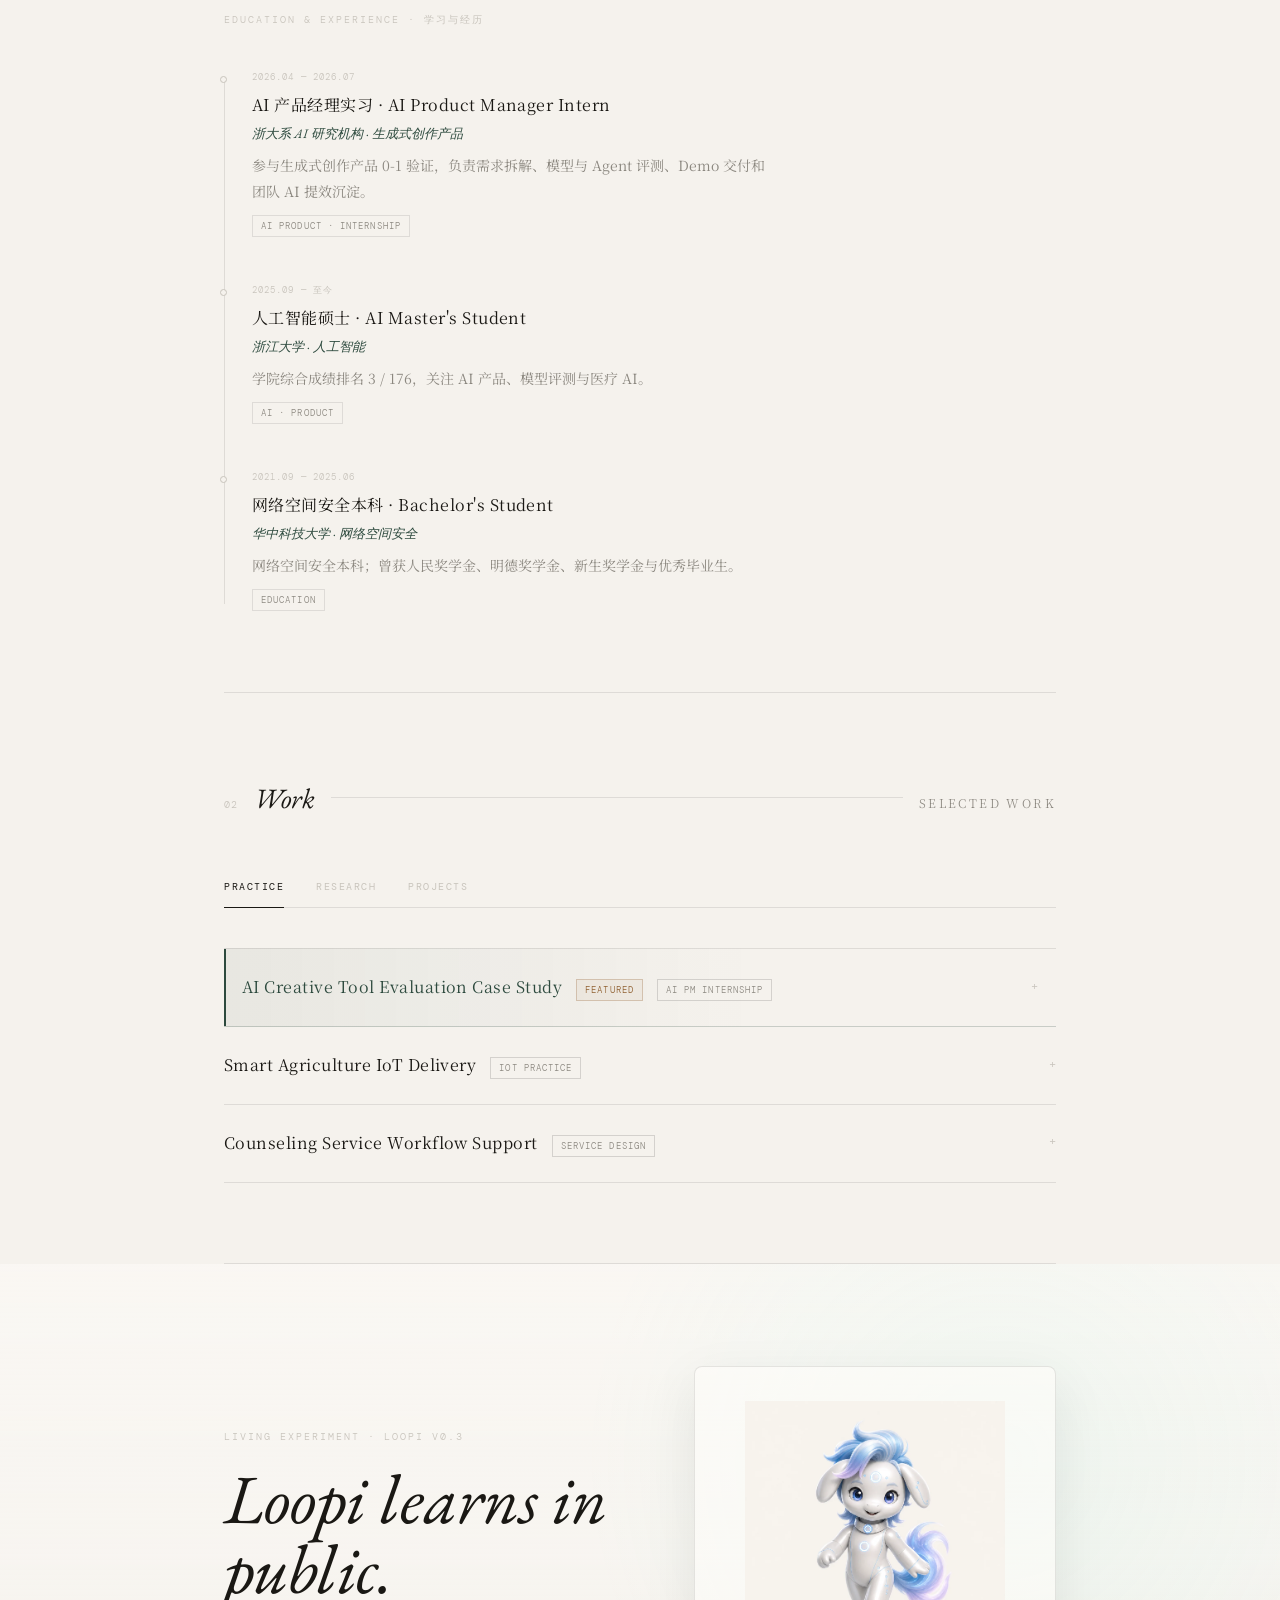
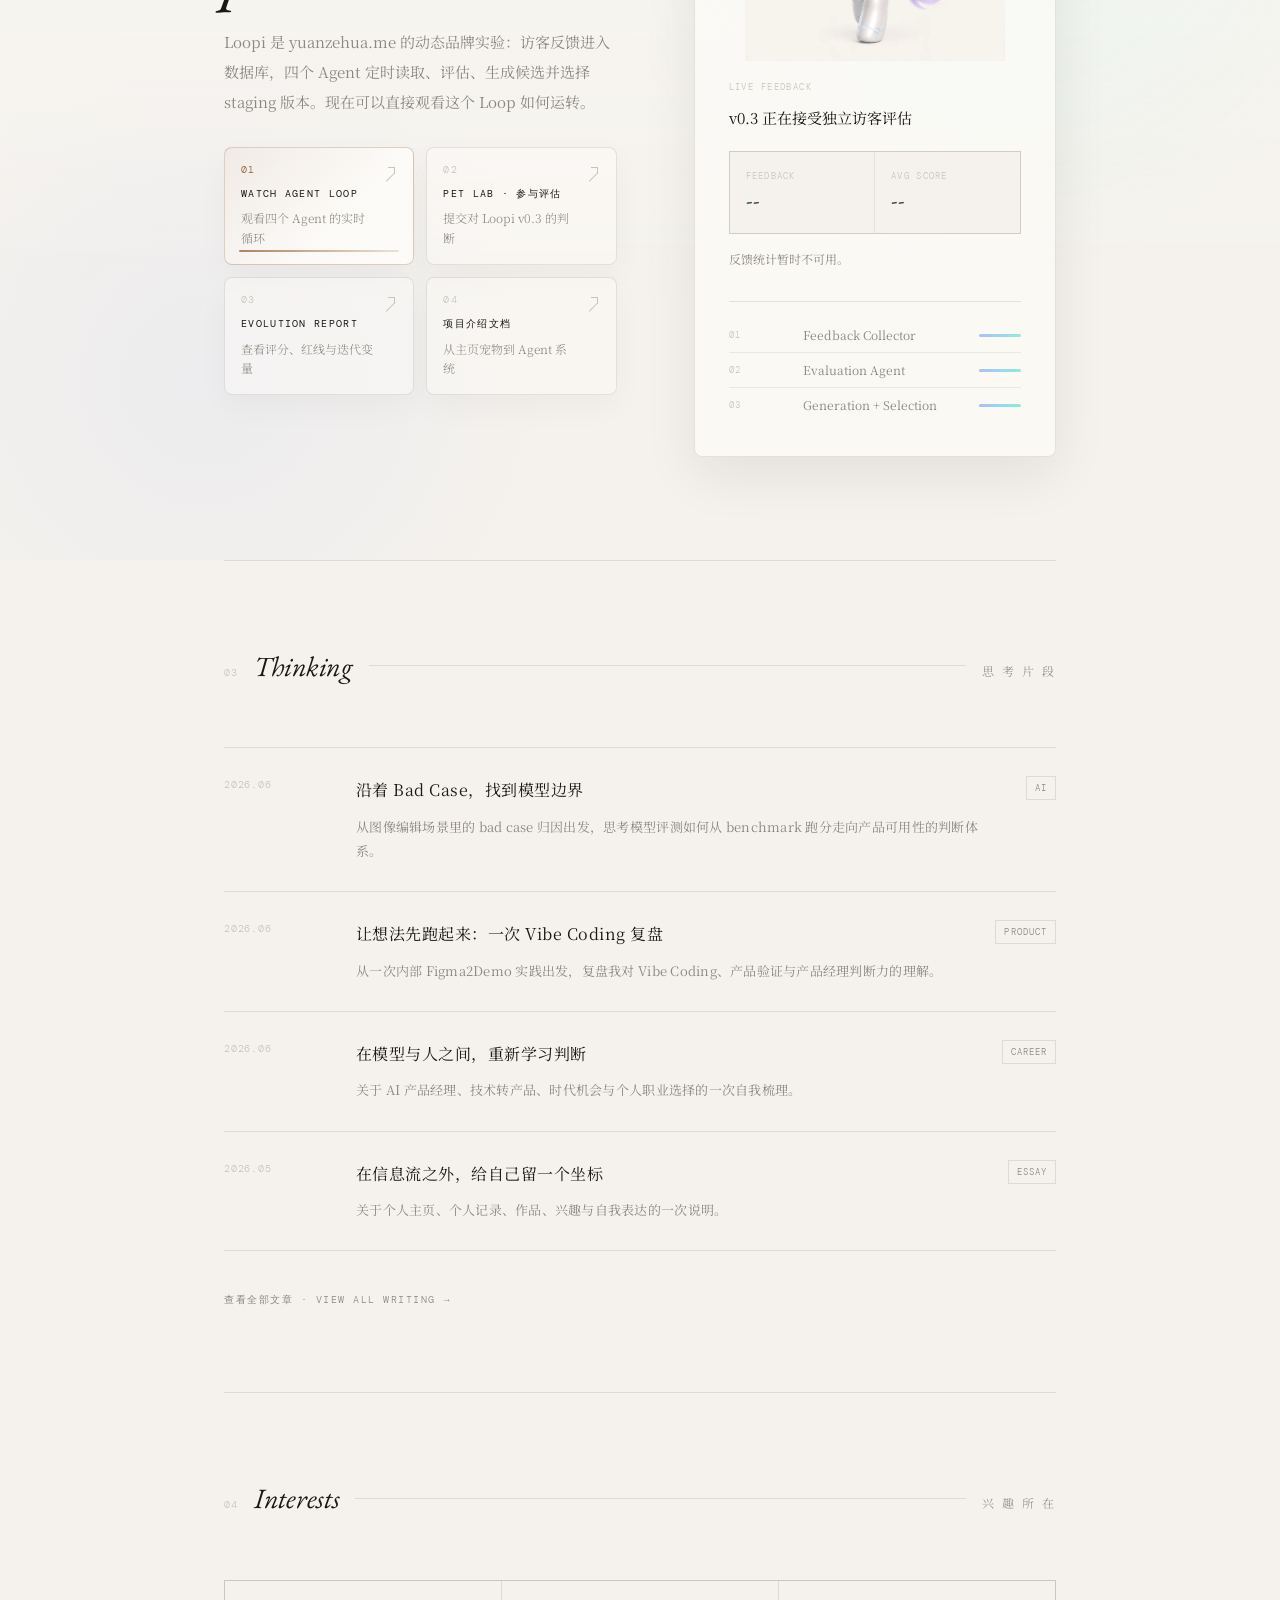
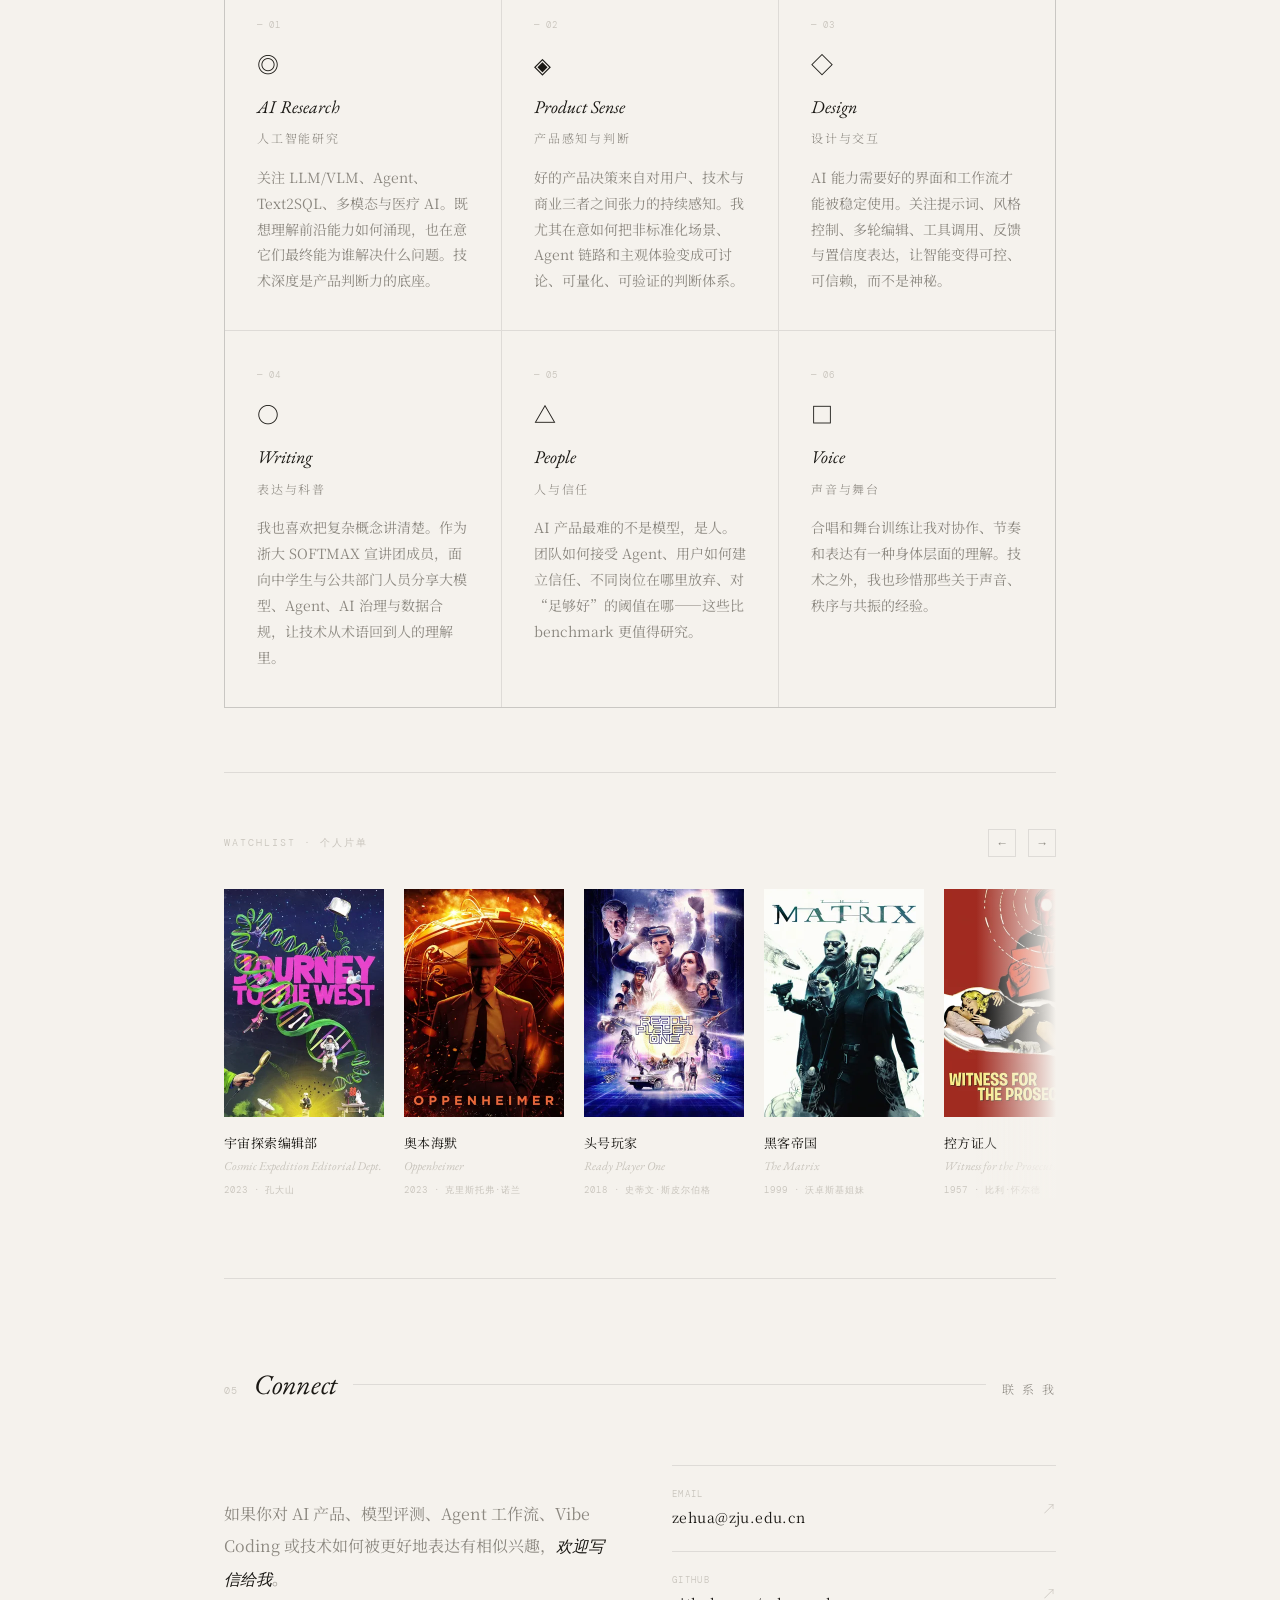
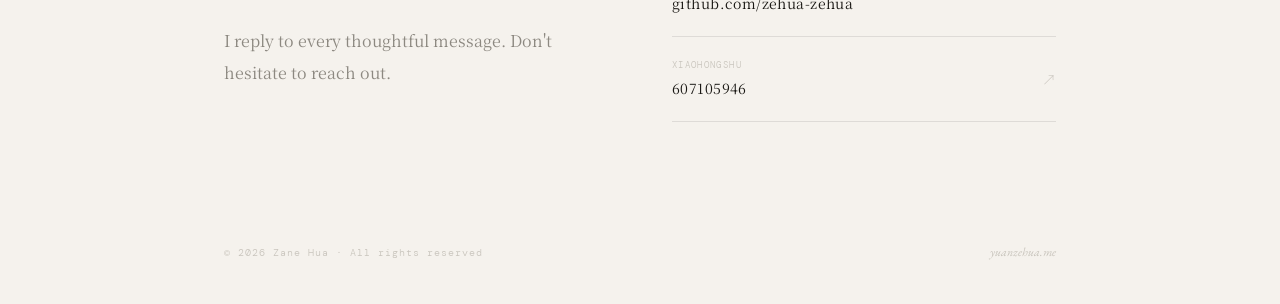
==== commit 09ae5346: "update: change status to handover phase 🤖 Generated with [Qoder][https://qoder.com]" ====
--- a/index.html
+++ b/index.html
@@ -224,11 +224,12 @@
   box-shadow: 0 16px 38px rgba(31,29,24,.07);
 }
 .pet-loop-primary {
-  border-color: rgba(58,174,162,.42);
+  border-color: rgba(143,95,47,.28);
   background:
-    linear-gradient(135deg, rgba(58,174,162,.12), rgba(255,253,250,.54) 62%),
+    linear-gradient(135deg, rgba(143,95,47,.08), rgba(255,253,250,.54) 62%),
     rgba(255,253,250,.48);
 }
+.pet-loop-primary:hover { border-color: rgba(143,95,47,.38); }
 .pet-loop-primary::before {
   content: '';
   position: absolute;
@@ -237,7 +238,7 @@
   bottom: 12px;
   height: 2px;
   border-radius: 999px;
-  background: linear-gradient(90deg, rgba(58,174,162,.88), rgba(142,167,255,.42));
+  background: linear-gradient(90deg, rgba(143,95,47,.74), rgba(143,95,47,.16));
 }
 .pet-loop-action-index {
   display: block;
@@ -248,7 +249,7 @@
   letter-spacing: 0.12em;
   color: var(--light);
 }
-.pet-loop-primary .pet-loop-action-index { color: var(--accent); }
+.pet-loop-primary .pet-loop-action-index { color: var(--warm); }
 .pet-loop-action-text {
   display: block;
   min-width: 0;
@@ -304,6 +305,7 @@
   border-right: 1px solid currentColor;
 }
 .pet-loop-link:hover .pet-loop-action-arrow { color: var(--accent); }
+.pet-loop-primary:hover .pet-loop-action-arrow { color: var(--warm); }
 .pet-loop-panel {
   border: 1px solid var(--rule);
   background: rgba(255,253,250,.58);
@@ -917,8 +919,8 @@
       </div>
       <div class="meta-item">
         <span class="meta-label">Status</span>
-        <span class="meta-value">浙江大学人工智能硕士 · AI 产品经理实习中</span>
-        <span class="meta-value-en">ZJU AI Master's Student · AI PM Intern</span>
+        <span class="meta-value">浙江大学人工智能硕士 · AI 产品经理实习 · 工作交接中</span>
+        <span class="meta-value-en">ZJU AI Master's Student · AI PM Intern · Handover Phase</span>
       </div>
       <div class="meta-item">
         <span class="meta-label">Keywords</span>
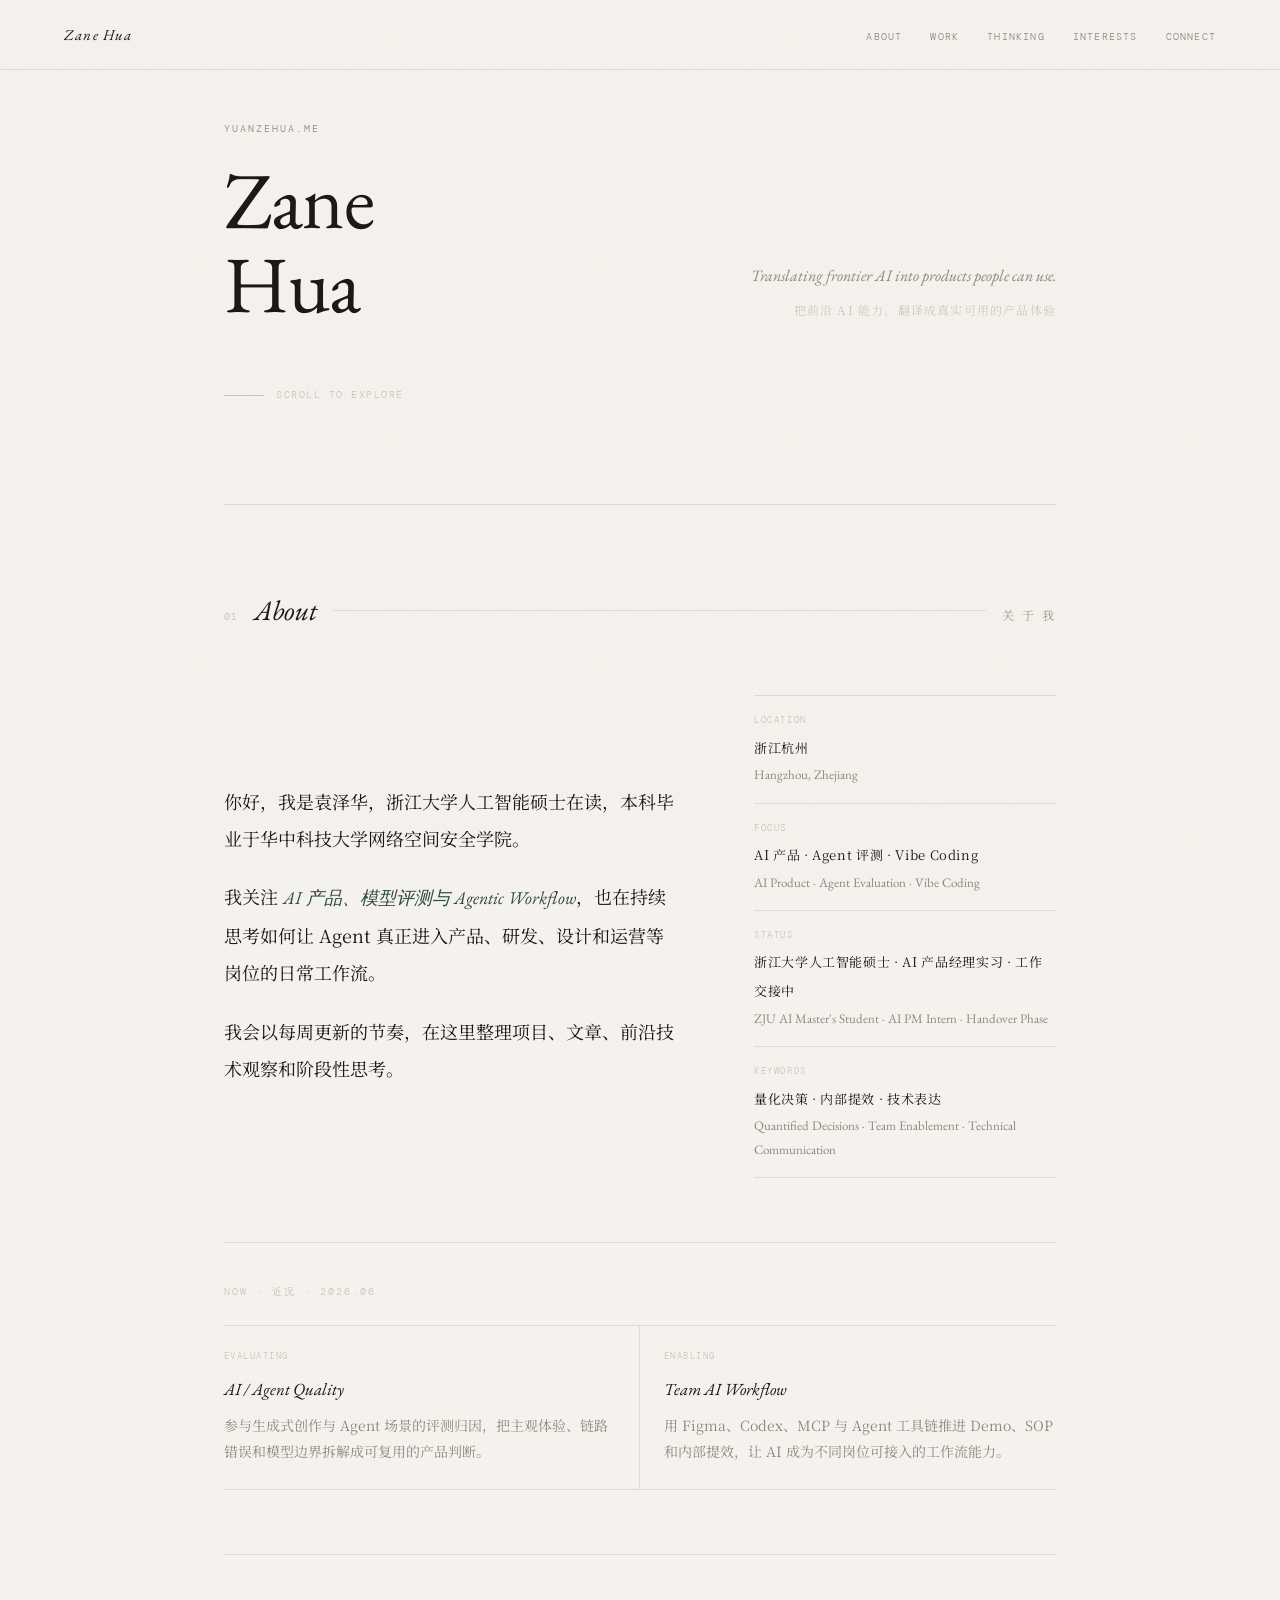
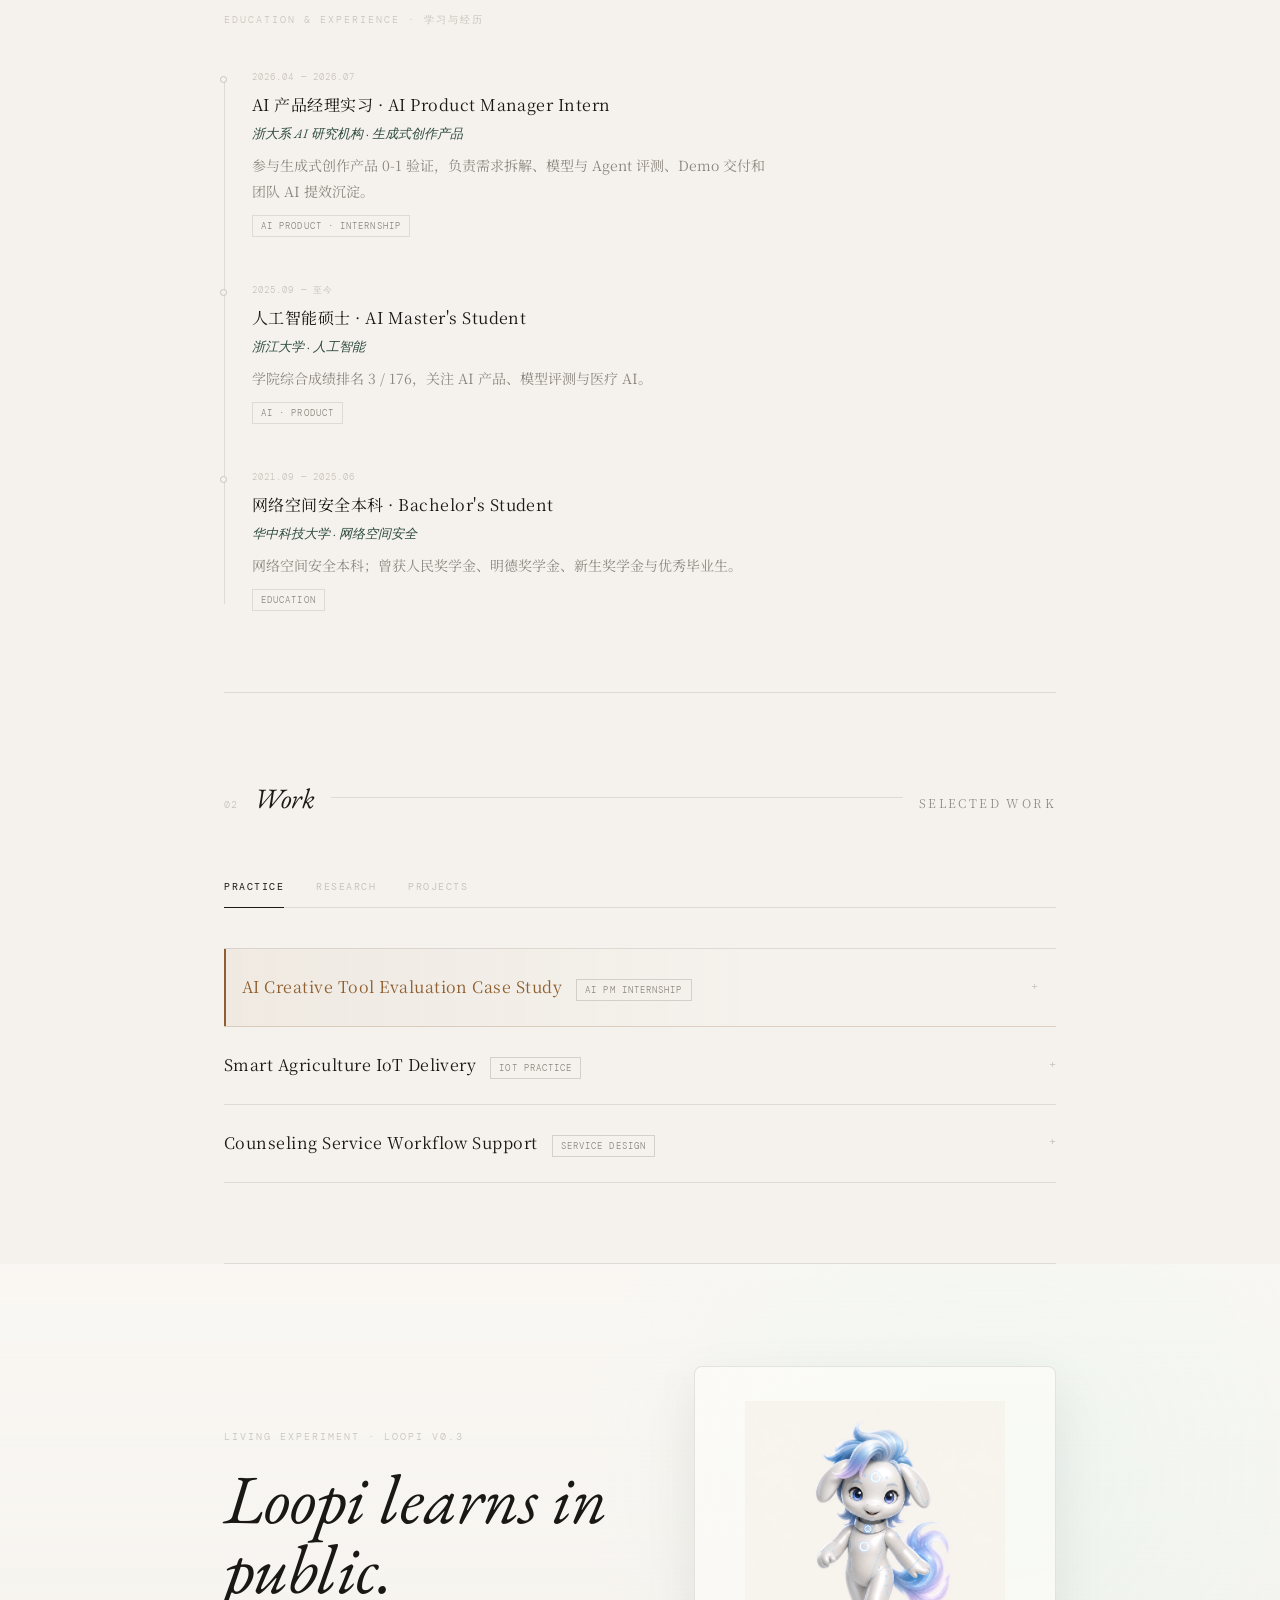
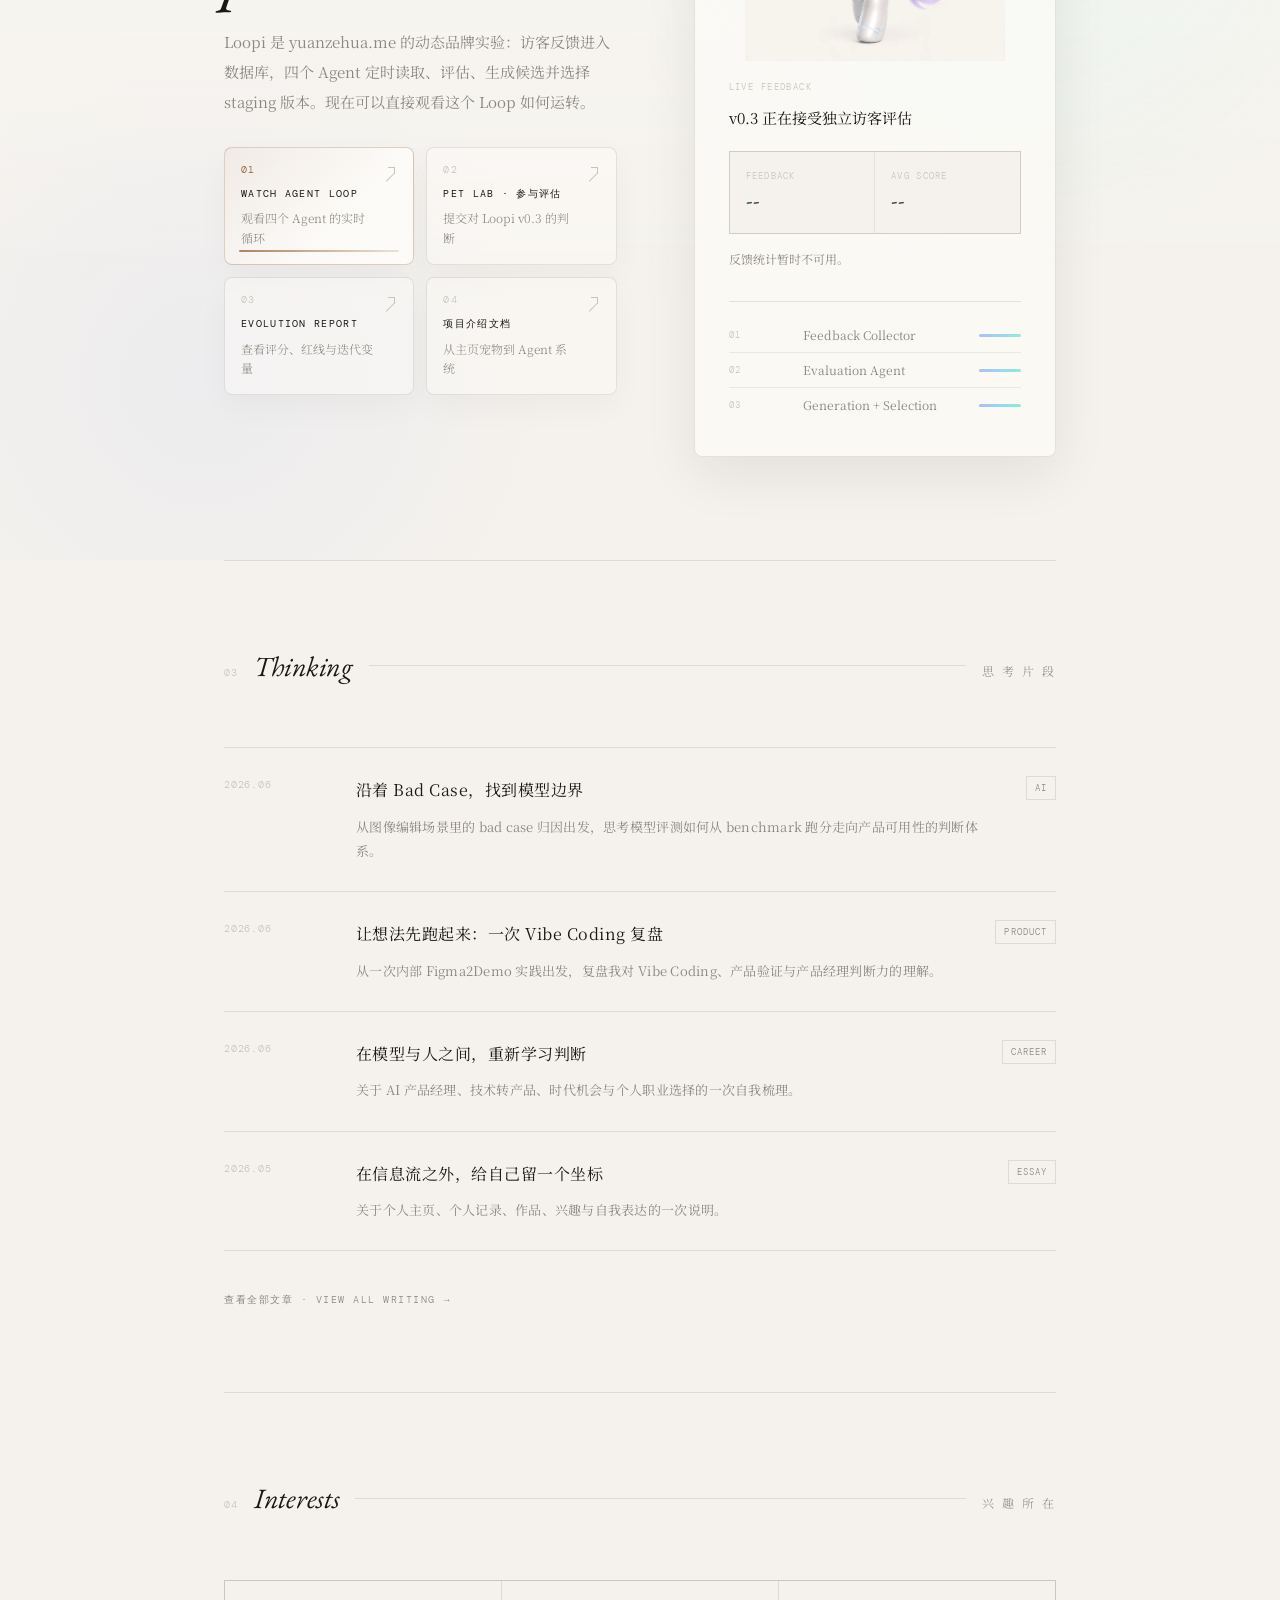
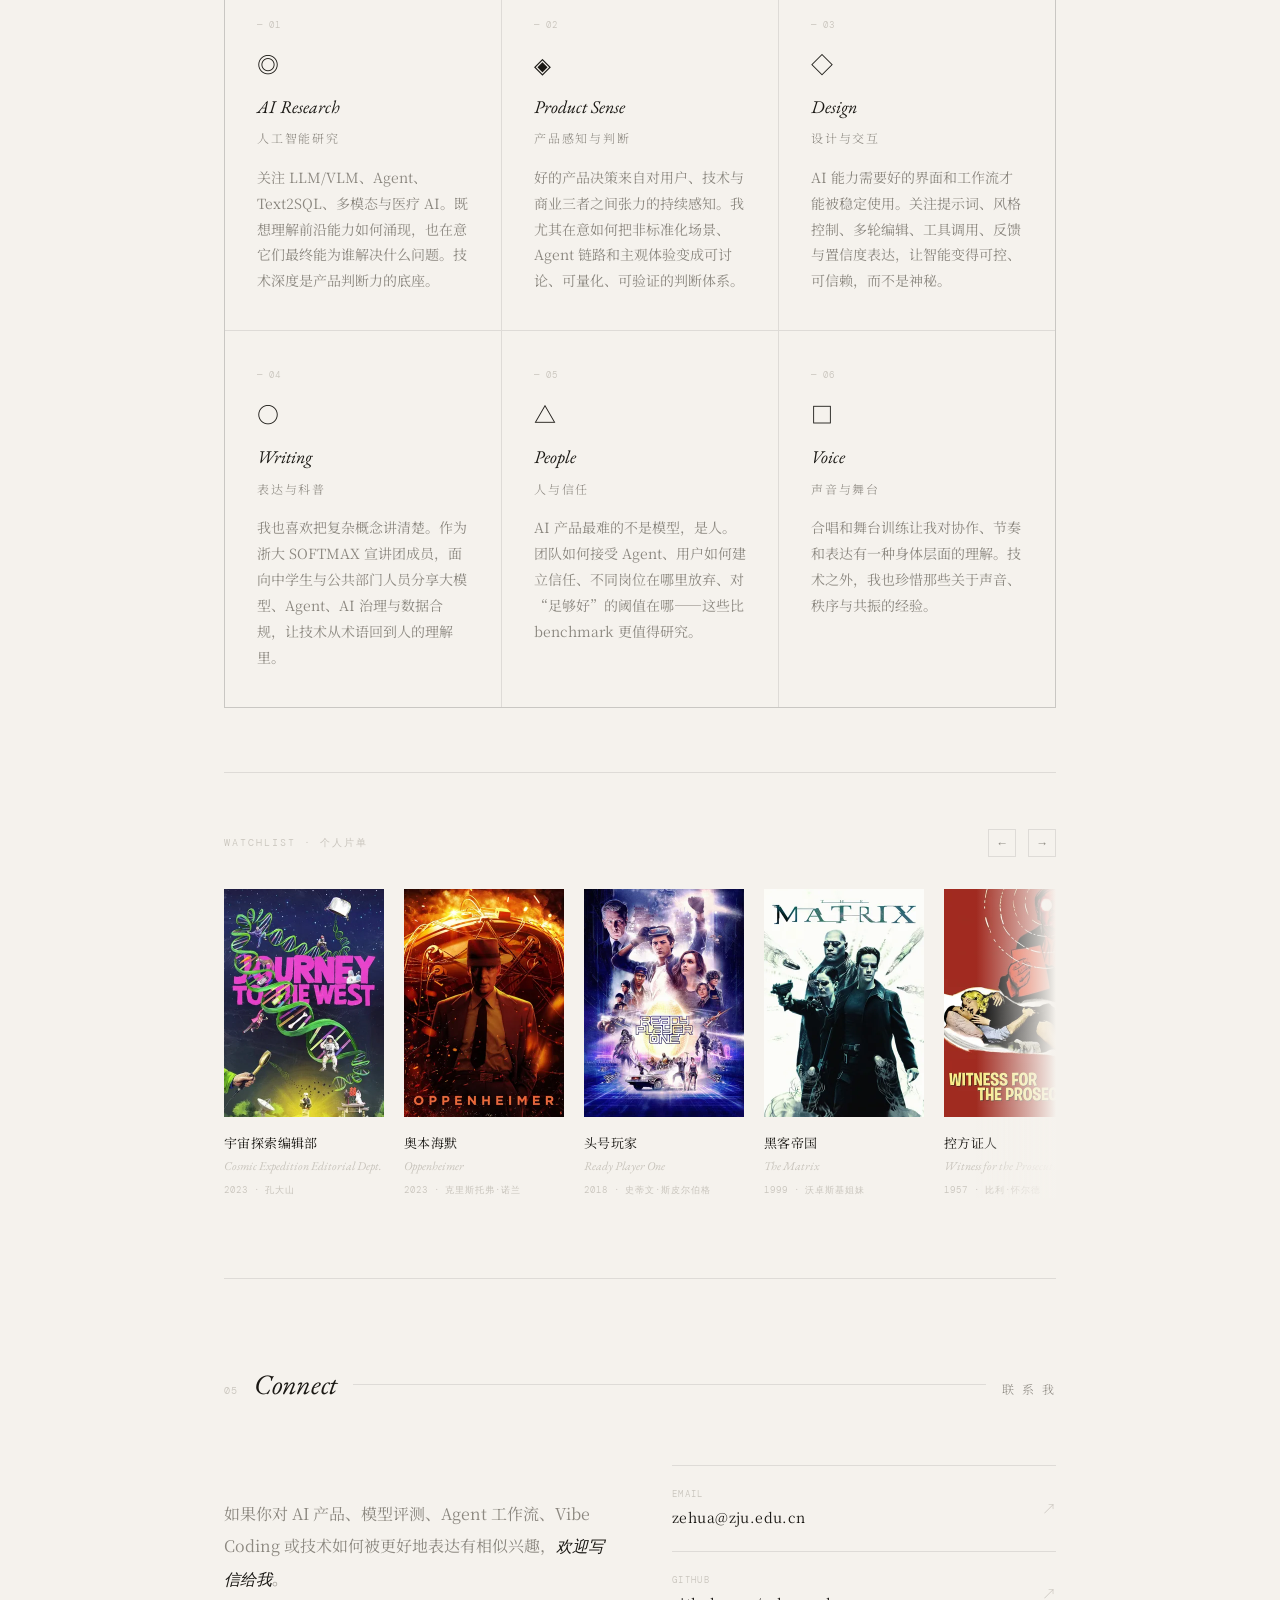
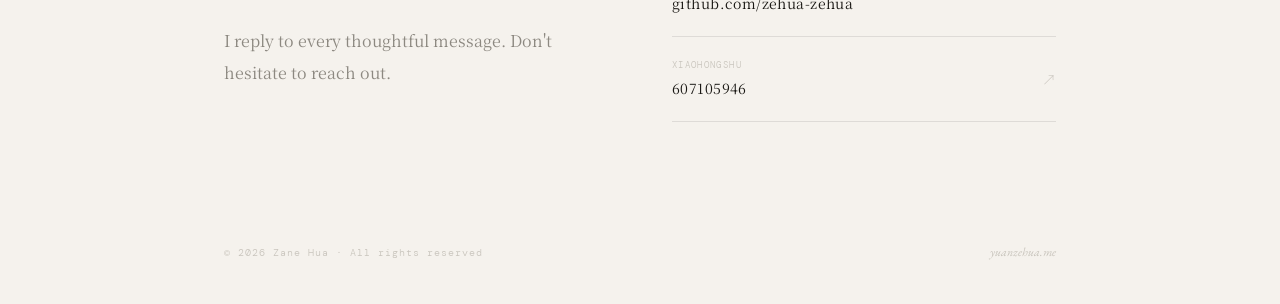
==== commit 2c8b52d4: "update: refine homepage content 🤖 Generated with [Qoder][https://qoder.com]" ====
--- a/index.html
+++ b/index.html
@@ -546,19 +546,19 @@
 }
 .project-item:first-child { border-top: 1px solid var(--rule); }
 .project-item.featured {
-  background: linear-gradient(90deg, var(--accent-soft), rgba(245,242,237,0) 64%);
-  border-bottom-color: var(--accent-rule);
+  background: linear-gradient(90deg, rgba(143,95,47,0.06), rgba(245,242,237,0) 64%);
+  border-bottom-color: rgba(143,95,47,0.22);
 }
 .project-item.featured::before {
   content: '';
   position: absolute; left: 0; top: 0; bottom: 0;
-  width: 2px; background: var(--accent);
+  width: 2px; background: var(--warm);
 }
 .project-item.featured .project-head,
 .project-item.featured .project-body-inner {
   padding-left: 18px; padding-right: 18px;
 }
-.project-item.featured .project-title { color: var(--accent); }
+.project-item.featured .project-title { color: var(--warm); }
 
 .project-head {
   display: grid; grid-template-columns: 1fr auto;
@@ -578,12 +578,6 @@
 .project-badge.pub   { border-color: rgba(45,74,62,0.3); color: var(--accent); }
 .project-badge.proj  { border-color: rgba(140,136,128,0.3); }
 .project-badge.work  { border-color: rgba(26,24,20,0.15); }
-.project-badge.featured-badge {
-  border-color: rgba(143,95,47,0.28);
-  color: var(--warm);
-  background: rgba(143,95,47,0.055);
-}
-
 .project-toggle {
   font-family: var(--mono); font-size: 12px; color: var(--light);
   transition: transform 0.3s; flex-shrink: 0; user-select: none;
@@ -1252,7 +1246,6 @@
         <div class="project-head" role="button" tabindex="0" aria-expanded="false">
           <div class="project-title-wrap">
             <span class="project-title">AI Creative Tool Evaluation Case Study</span>
-            <span class="project-badge featured-badge">Featured</span>
             <span class="project-badge work">AI PM Internship</span>
           </div>
           <span class="project-toggle">+</span>
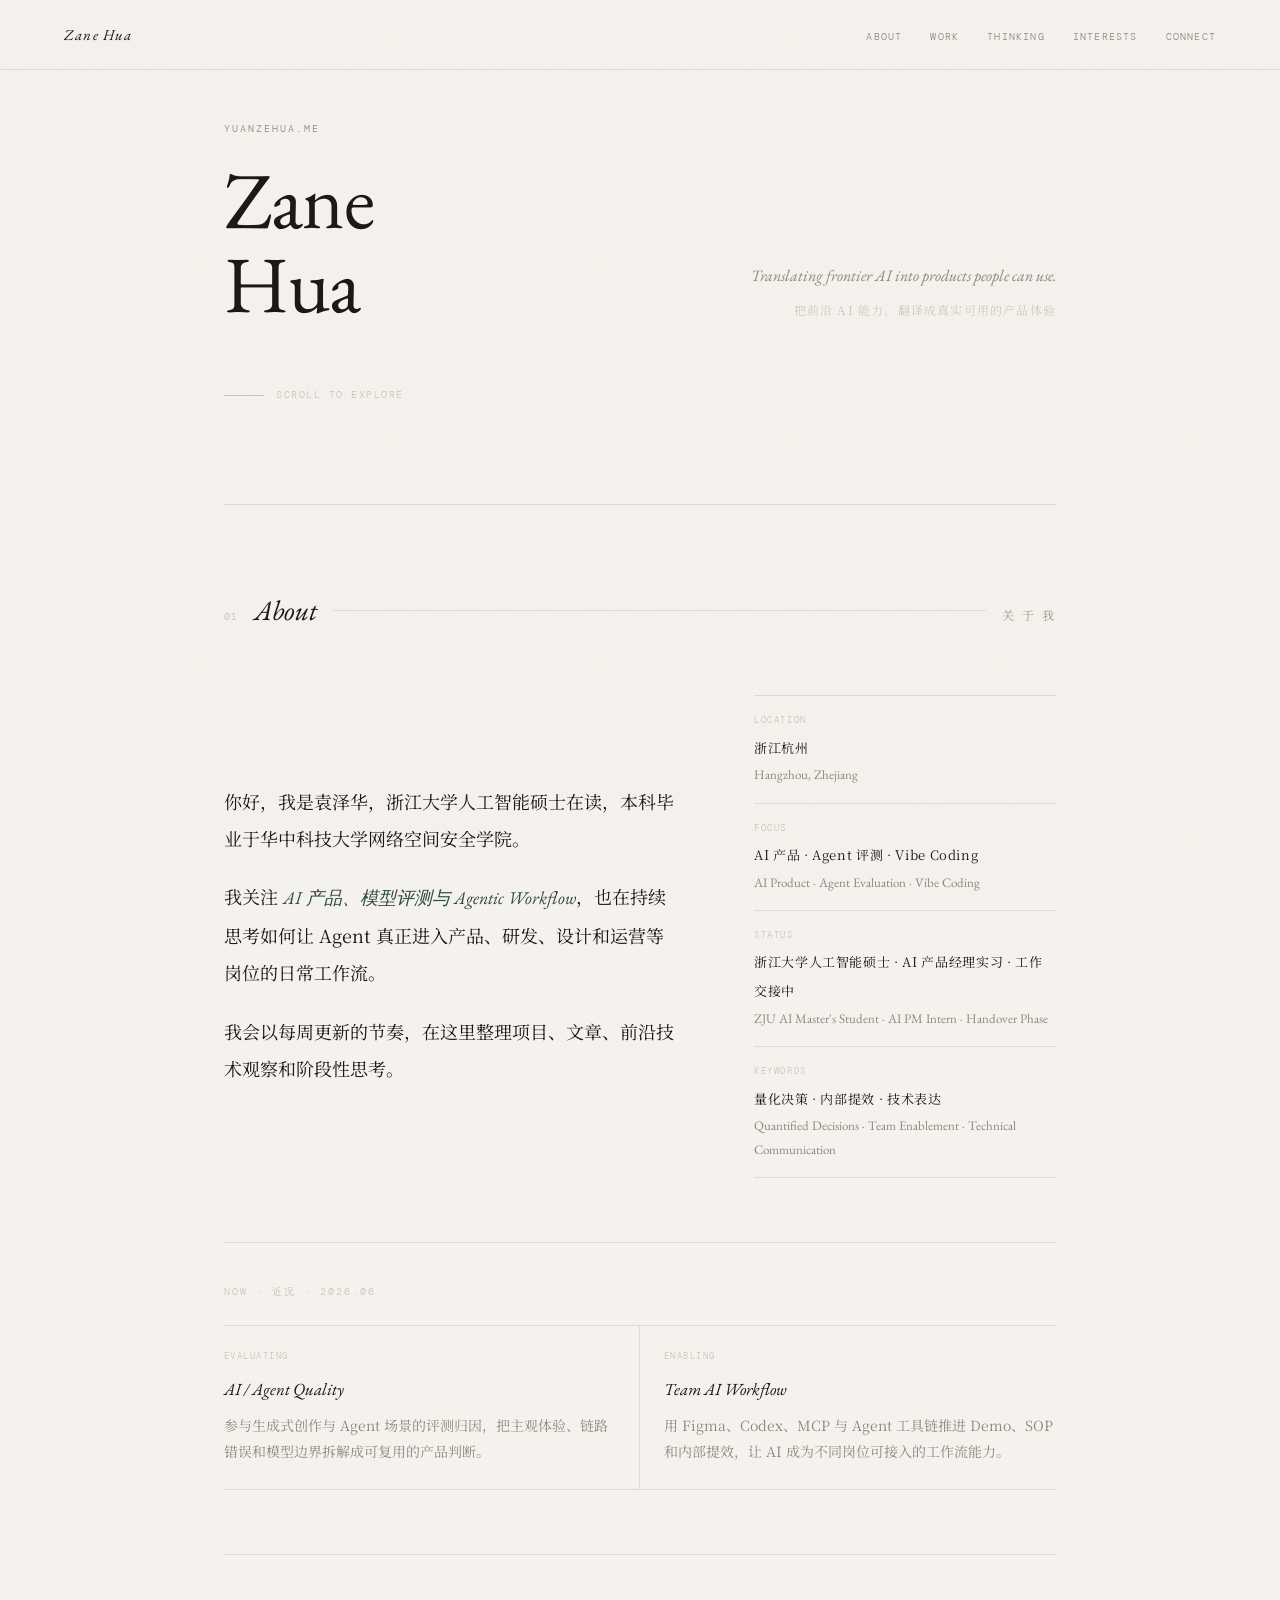
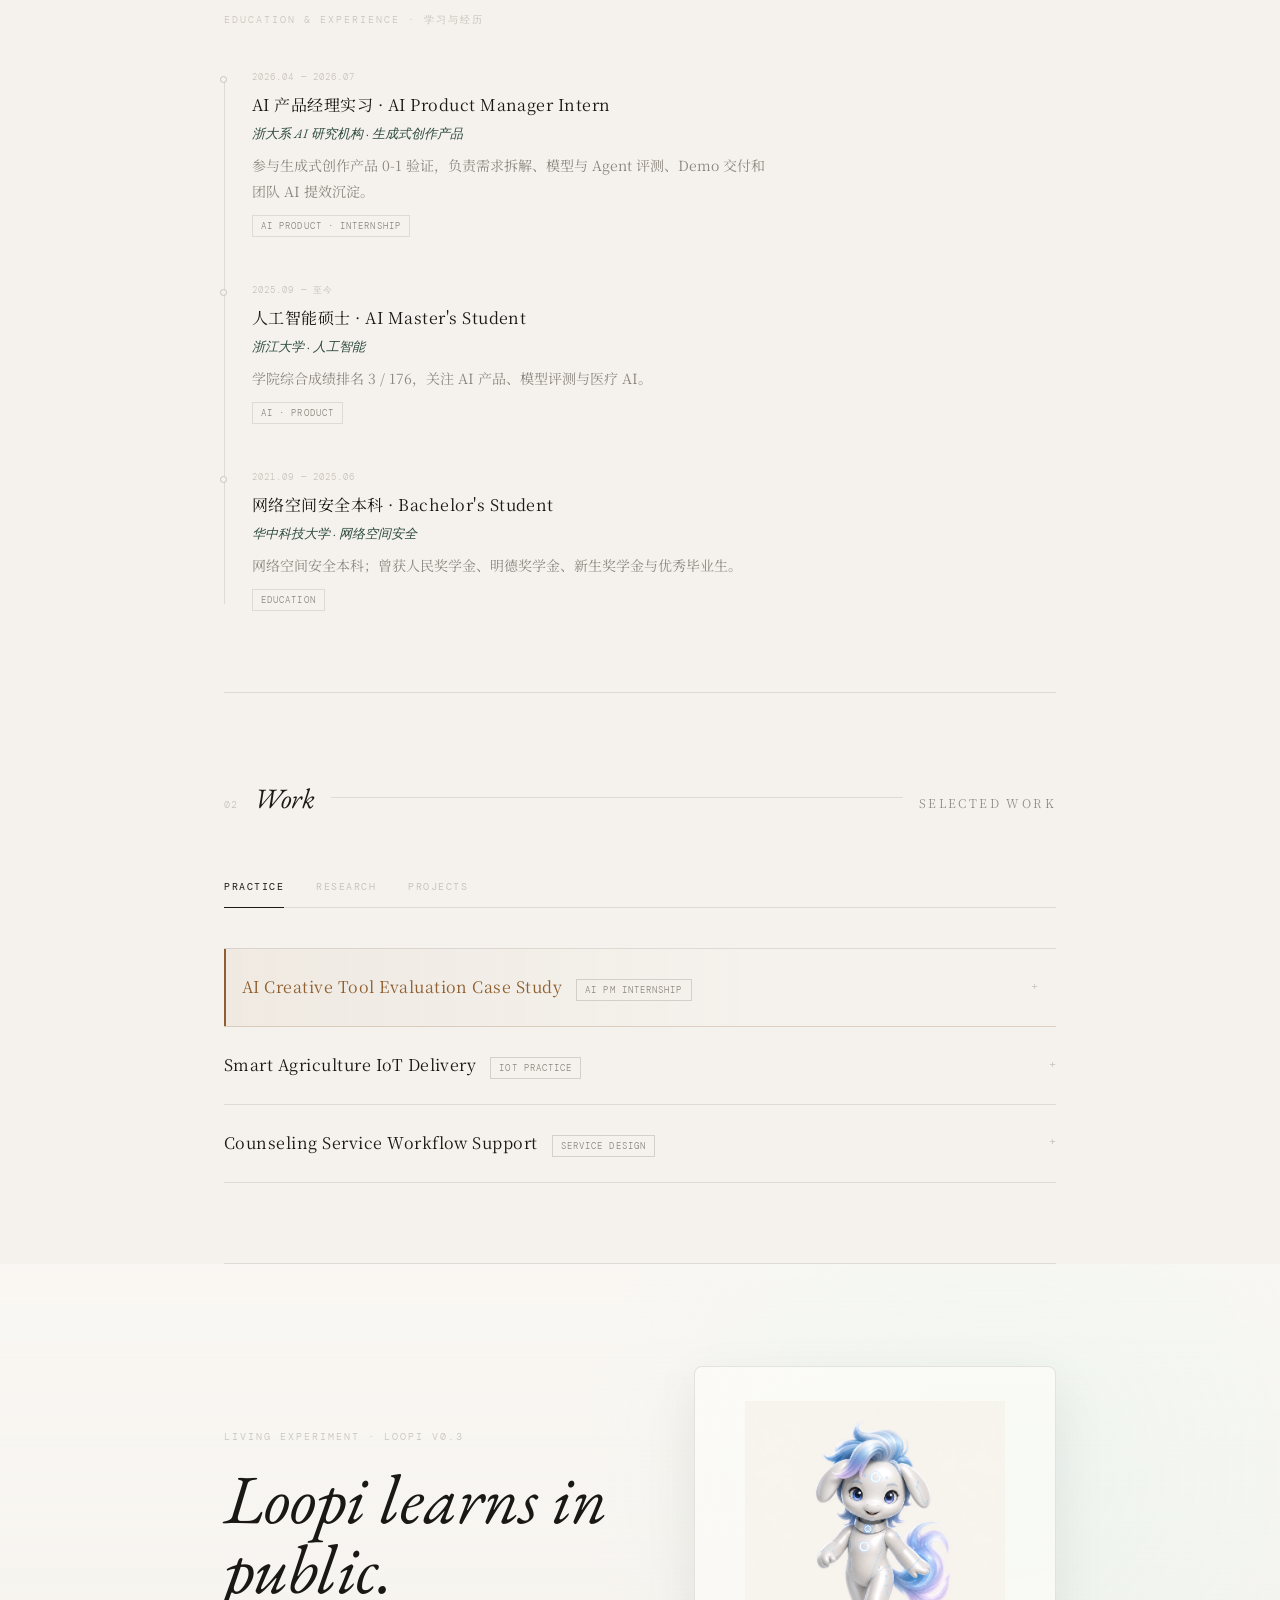
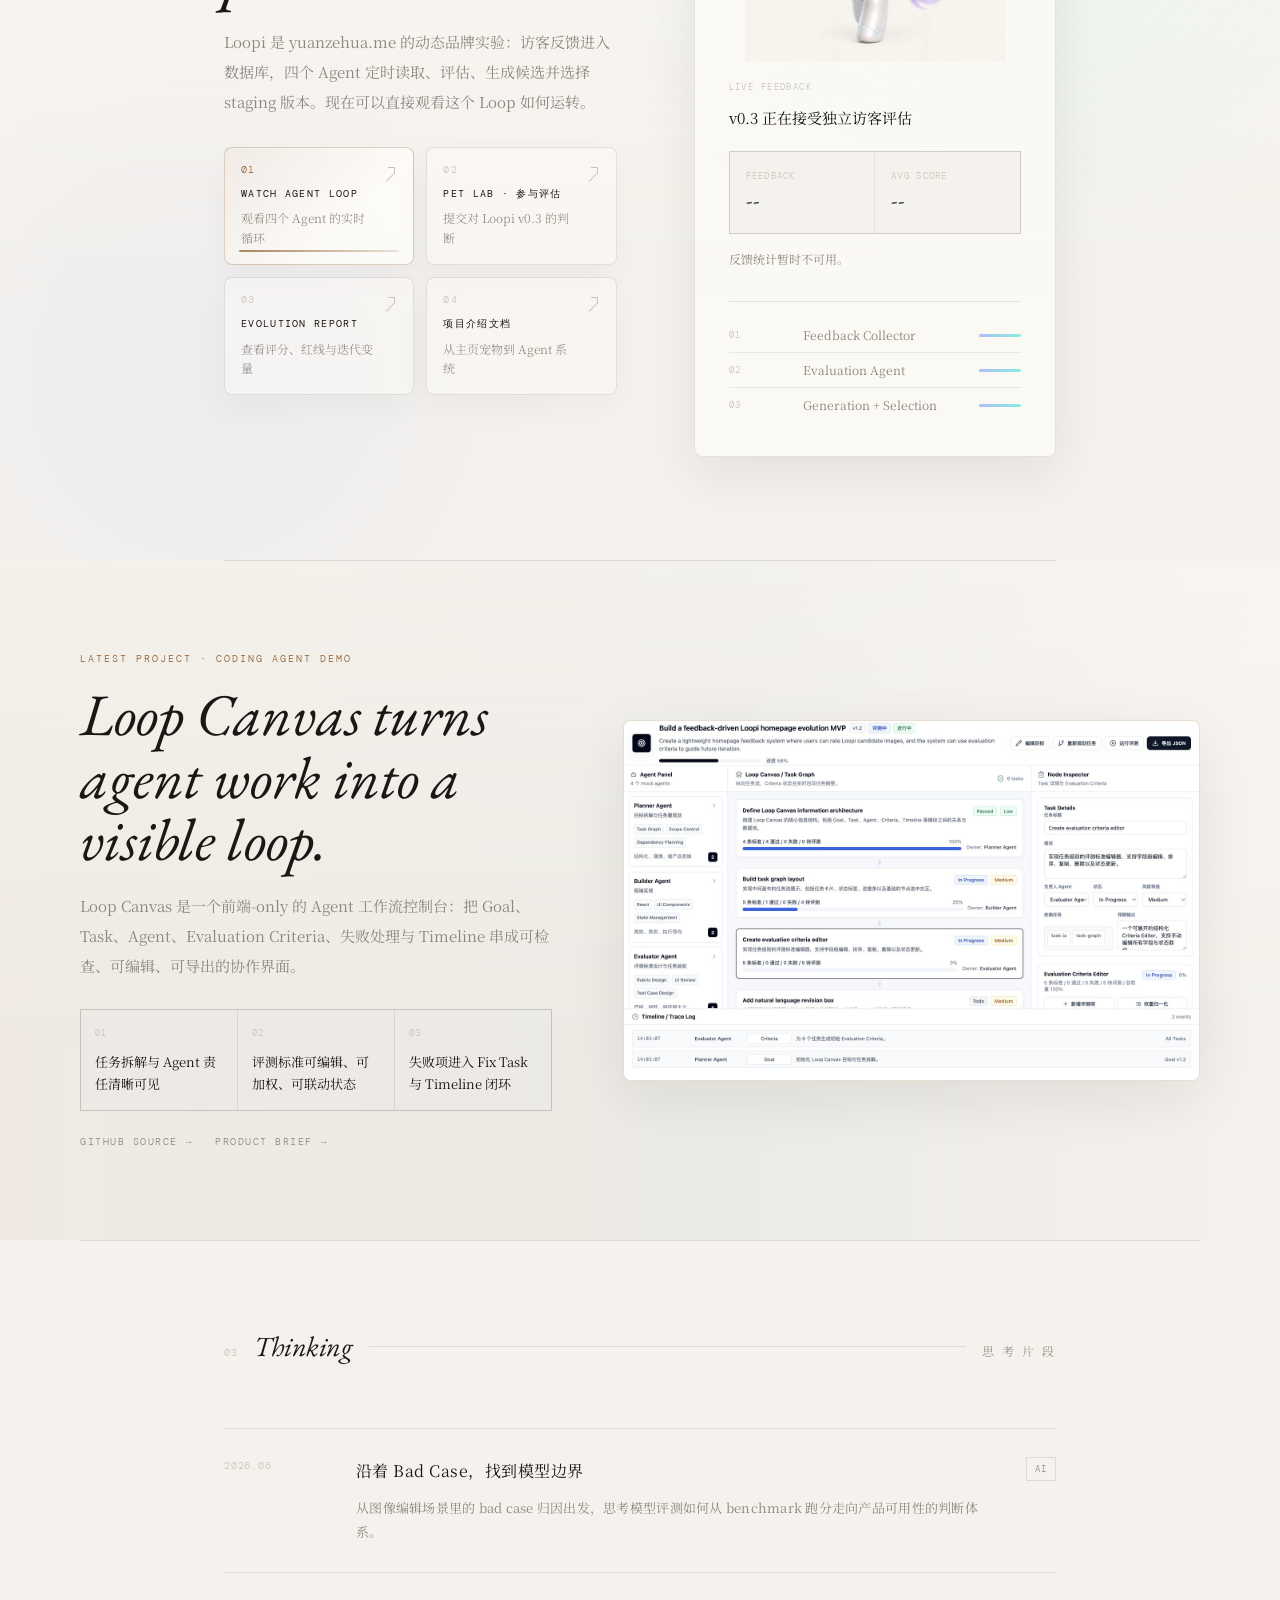
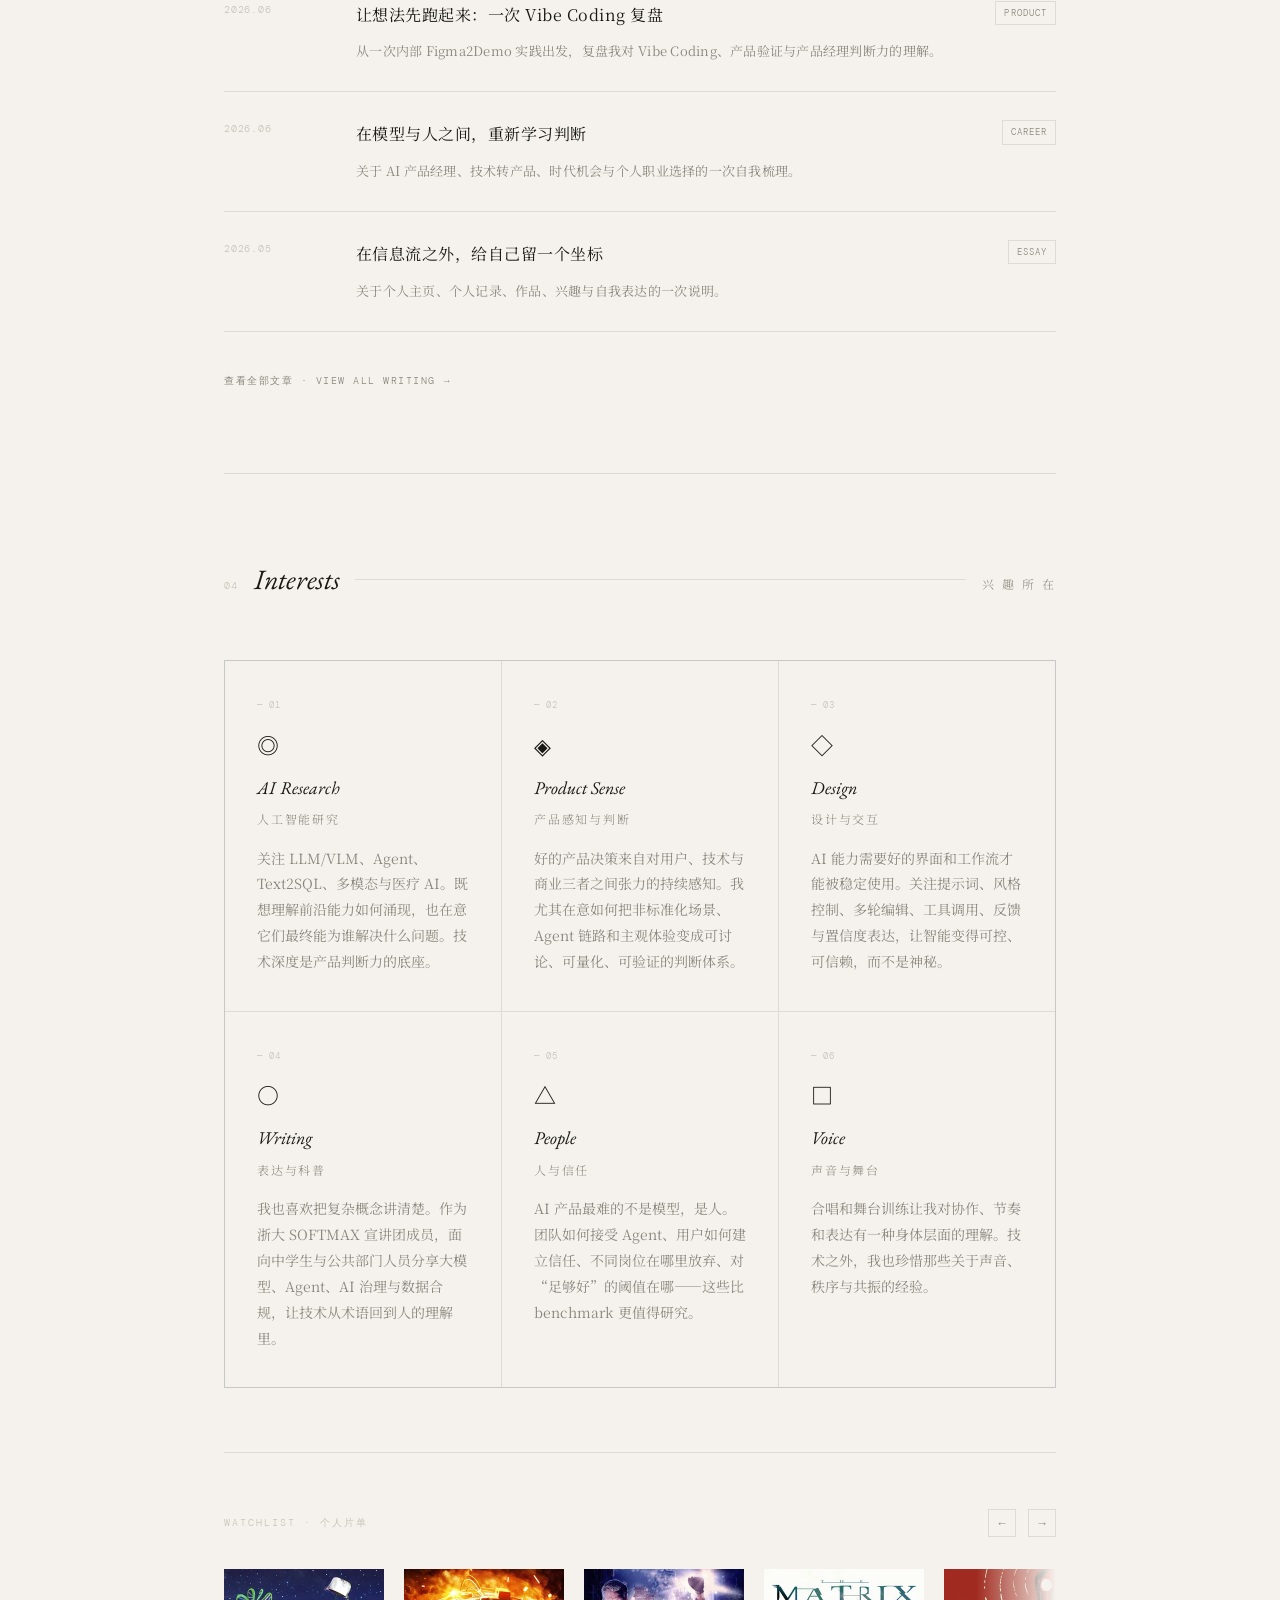
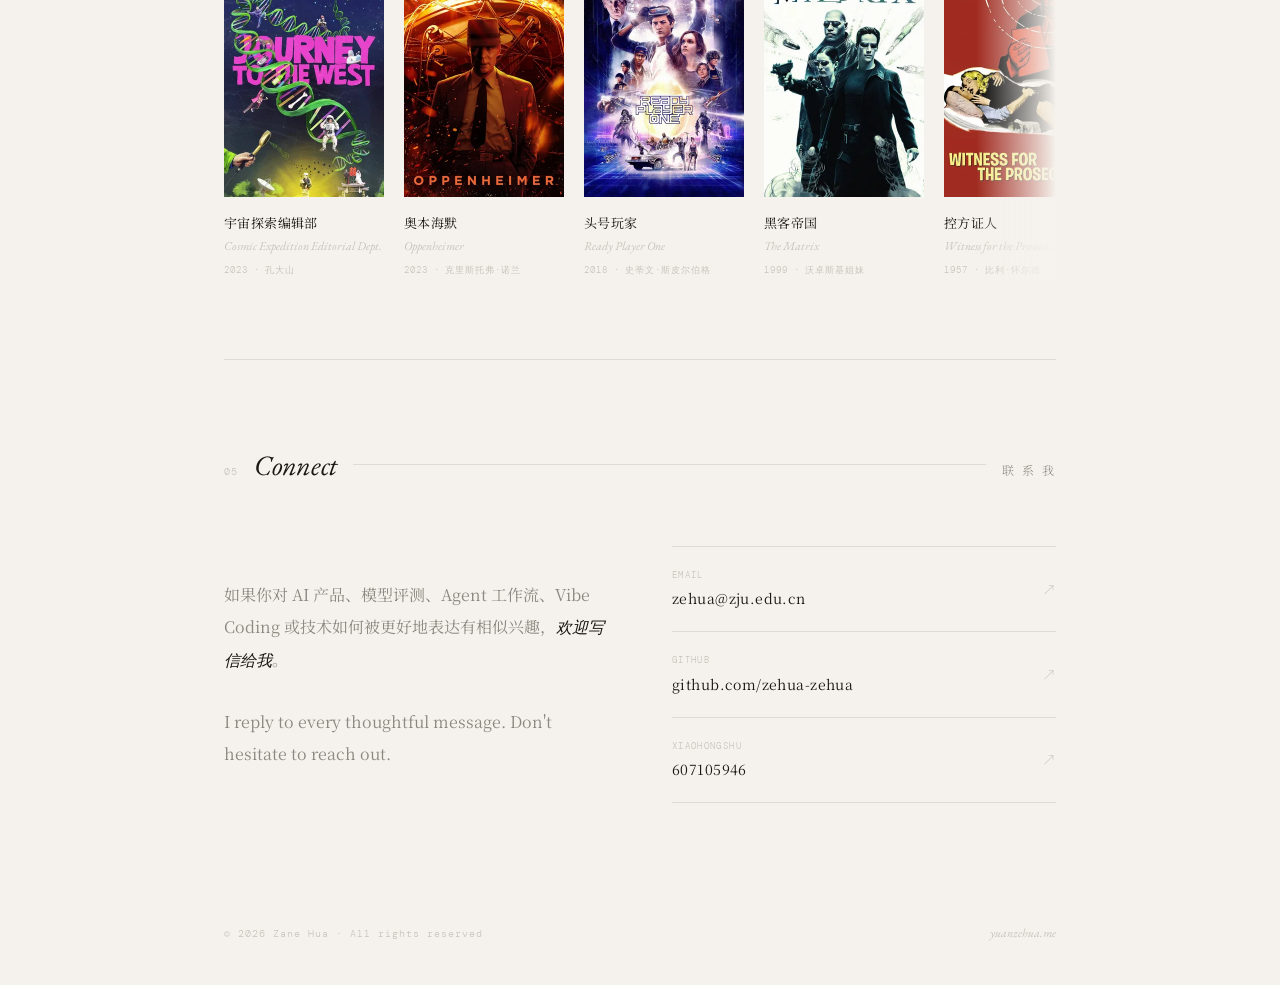
==== commit bfff4778: "Add Loop Canvas project entry" ====
--- a/index.html
+++ b/index.html
@@ -385,6 +385,124 @@
 }
 .pet-summary-tag.is-empty { color: var(--light); }
 
+/* ── Coding agent demo entry ───────────────── */
+.agent-demo-strip {
+  --agent-demo-width: min(1120px, calc(100vw - (var(--gap) * 2)));
+  position: relative;
+  width: var(--agent-demo-width);
+  margin-left: calc((100% - var(--agent-demo-width)) / 2);
+  padding: clamp(68px, 7vw, 98px) 0;
+  border-bottom: 1px solid var(--rule);
+}
+.agent-demo-strip::before {
+  content: '';
+  position: absolute;
+  left: 50%;
+  top: 0;
+  width: 100vw;
+  height: 100%;
+  transform: translateX(-50%);
+  background:
+    linear-gradient(180deg, rgba(255,253,250,.34), rgba(245,242,237,0) 72%),
+    linear-gradient(90deg, rgba(143,95,47,.055), rgba(45,74,62,.045) 58%, rgba(245,242,237,0));
+  pointer-events: none;
+  z-index: -1;
+}
+.agent-demo-grid {
+  display: grid;
+  grid-template-columns: minmax(0, .9fr) minmax(320px, 1.1fr);
+  gap: clamp(38px, 5.6vw, 78px);
+  align-items: center;
+}
+.agent-demo-kicker {
+  display: block;
+  margin-bottom: 16px;
+  font-family: var(--mono);
+  font-size: 10px;
+  letter-spacing: .2em;
+  text-transform: uppercase;
+  color: var(--warm);
+}
+.agent-demo-title {
+  max-width: 620px;
+  font-family: var(--serif-en);
+  font-size: clamp(34px, 4.6vw, 60px);
+  font-style: italic;
+  font-weight: 400;
+  line-height: 1.06;
+  letter-spacing: 0;
+  margin-bottom: 20px;
+}
+.agent-demo-desc {
+  max-width: 620px;
+  color: var(--mid);
+  font-size: 15px;
+  line-height: 2;
+  font-weight: 400;
+}
+.agent-demo-points {
+  display: grid;
+  grid-template-columns: repeat(3, minmax(0, 1fr));
+  gap: 1px;
+  margin: 28px 0 22px;
+  background: var(--rule);
+  border: 1px solid var(--rule);
+}
+.agent-demo-point {
+  min-height: 92px;
+  padding: 15px 14px;
+  background: rgba(255,253,250,.54);
+}
+.agent-demo-point span {
+  display: block;
+  margin-bottom: 9px;
+  font-family: var(--mono);
+  font-size: 9px;
+  letter-spacing: .16em;
+  text-transform: uppercase;
+  color: var(--light);
+}
+.agent-demo-point strong {
+  display: block;
+  font-size: 13px;
+  line-height: 1.7;
+  font-weight: 400;
+  color: var(--ink);
+}
+.agent-demo-actions {
+  display: flex;
+  flex-wrap: wrap;
+  gap: 14px 22px;
+}
+.agent-demo-link {
+  display: inline-flex;
+  align-items: center;
+  gap: 8px;
+  font-family: var(--mono);
+  font-size: 10px;
+  letter-spacing: .15em;
+  text-transform: uppercase;
+  color: var(--mid);
+  text-decoration: none;
+}
+.agent-demo-link:hover { color: var(--warm); }
+.agent-demo-link::after { content: '→'; }
+.agent-demo-shot {
+  overflow: hidden;
+  border: 1px solid rgba(143,95,47,.18);
+  border-radius: 8px;
+  background: rgba(255,253,250,.64);
+  box-shadow: 0 18px 58px rgba(31,29,24,.08);
+  aspect-ratio: 16 / 10;
+}
+.agent-demo-shot img {
+  display: block;
+  width: 100%;
+  height: 100%;
+  object-fit: cover;
+  object-position: center top;
+}
+
 
 /* ── Section base ───────────────────────────── */
 section { padding: 80px 0; border-bottom: 1px solid var(--rule); }
@@ -829,6 +947,9 @@
   .pet-loop-visual { width: min(210px, 100%); }
   .pet-loop-actions { grid-template-columns: 1fr; gap: 10px; max-width: none; margin-top: 24px; }
   .pet-loop-link { min-height: 92px; }
+  .agent-demo-grid { grid-template-columns: 1fr; }
+  .agent-demo-points { grid-template-columns: 1fr; }
+  .agent-demo-shot { order: -1; }
   .interests-grid { grid-template-columns: 1fr; }
   .connect-layout { grid-template-columns: 1fr; }
   .thought-item { grid-template-columns: 80px 1fr; }
@@ -1092,6 +1213,37 @@
   <!-- Projects -->
   <div class="work-panel" id="panel-projects" role="tabpanel" aria-labelledby="tab-projects" hidden>
     <div class="project-list">
+
+      <div class="project-item featured">
+        <div class="project-head" role="button" tabindex="0" aria-expanded="false">
+          <div class="project-title-wrap">
+            <span class="project-title">Loop Canvas: Coding Agent Workflow Control Workspace</span>
+            <span class="project-badge proj">Agent Workflow</span>
+          </div>
+          <span class="project-toggle">+</span>
+        </div>
+        <div class="project-body">
+          <div class="project-body-inner">
+            <div class="project-detail">
+              <div class="project-desc">
+                <p class="cn-note">一个前端-only 的 Coding Agent 工作流 Demo：把 Goal、Task、Agent、Evaluation Criteria、失败处理与 Timeline 组织成可检查、可编辑、可导出的控制台。</p>
+                <br>
+                <p>Built a React + TypeScript MVP for managing an agentic coding loop from goal definition to task ownership, criteria evaluation, failure handling, replanning, and traceable export.</p>
+                <br>
+                <p><em>Product value:</em> Makes evaluation standards explicit before and after implementation, helping AI-assisted development move from scattered prompts to an inspectable workflow with task-level acceptance criteria.</p>
+              </div>
+              <div class="project-meta-list">
+                <div class="pm-item"><span class="pm-label">Stack</span><span class="pm-val">React · TypeScript · Vite · Tailwind CSS</span></div>
+                <div class="pm-item"><span class="pm-label">Year</span><span class="pm-val">2026</span></div>
+                <div class="pm-item"><span class="pm-label">Role</span><span class="pm-val">Product Design · Frontend Build · Agent Workflow</span></div>
+                <div class="pm-item"><span class="pm-label">Focus</span><span class="pm-val">Agent Evaluation · Criteria Editor · Failure-to-Fix Loop</span></div>
+                <div class="pm-item"><span class="pm-label">Evidence</span><span class="pm-val">4 Agents · 6 Tasks · LocalStorage · JSON Export</span></div>
+                <div class="pm-item"><span class="pm-label">Link</span><span class="pm-val"><a href="https://github.com/zehua-zehua/loop-canvas" target="_blank" rel="noopener noreferrer" style="color:var(--accent);text-decoration:none">GitHub ↗</a></span></div>
+              </div>
+            </div>
+          </div>
+        </div>
+      </div>
 
       <div class="project-item">
         <div class="project-head" role="button" tabindex="0" aria-expanded="false">
@@ -1413,6 +1565,38 @@
     </div>
   </div>
 
+</section>
+
+<!-- ── Coding Agent Demo ─────────────────────── -->
+<section id="loop-canvas" class="agent-demo-strip reveal">
+  <div class="agent-demo-grid">
+    <div class="agent-demo-copy">
+      <span class="agent-demo-kicker">Latest Project · Coding Agent Demo</span>
+      <h2 class="agent-demo-title">Loop Canvas turns agent work into a visible loop.</h2>
+      <p class="agent-demo-desc">Loop Canvas 是一个前端-only 的 Agent 工作流控制台：把 Goal、Task、Agent、Evaluation Criteria、失败处理与 Timeline 串成可检查、可编辑、可导出的协作界面。</p>
+      <div class="agent-demo-points" aria-label="Loop Canvas project highlights">
+        <div class="agent-demo-point">
+          <span>01</span>
+          <strong>任务拆解与 Agent 责任清晰可见</strong>
+        </div>
+        <div class="agent-demo-point">
+          <span>02</span>
+          <strong>评测标准可编辑、可加权、可联动状态</strong>
+        </div>
+        <div class="agent-demo-point">
+          <span>03</span>
+          <strong>失败项进入 Fix Task 与 Timeline 闭环</strong>
+        </div>
+      </div>
+      <div class="agent-demo-actions">
+        <a class="agent-demo-link" href="https://github.com/zehua-zehua/loop-canvas" target="_blank" rel="noopener noreferrer">GitHub Source</a>
+        <a class="agent-demo-link" href="https://github.com/zehua-zehua/loop-canvas/blob/main/product-brief.md" target="_blank" rel="noopener noreferrer">Product Brief</a>
+      </div>
+    </div>
+    <figure class="agent-demo-shot" aria-label="Loop Canvas coding agent workflow dashboard preview">
+      <img src="/assets/images/projects/loop-canvas-preview.png" alt="Loop Canvas coding agent workflow dashboard showing Goal Bar, Agent Panel, Task Canvas, Inspector, and Timeline" width="1440" height="900" loading="lazy" decoding="async">
+    </figure>
+  </div>
 </section>
 
 <!-- ── 03 Thinking ────────────────────────────── -->
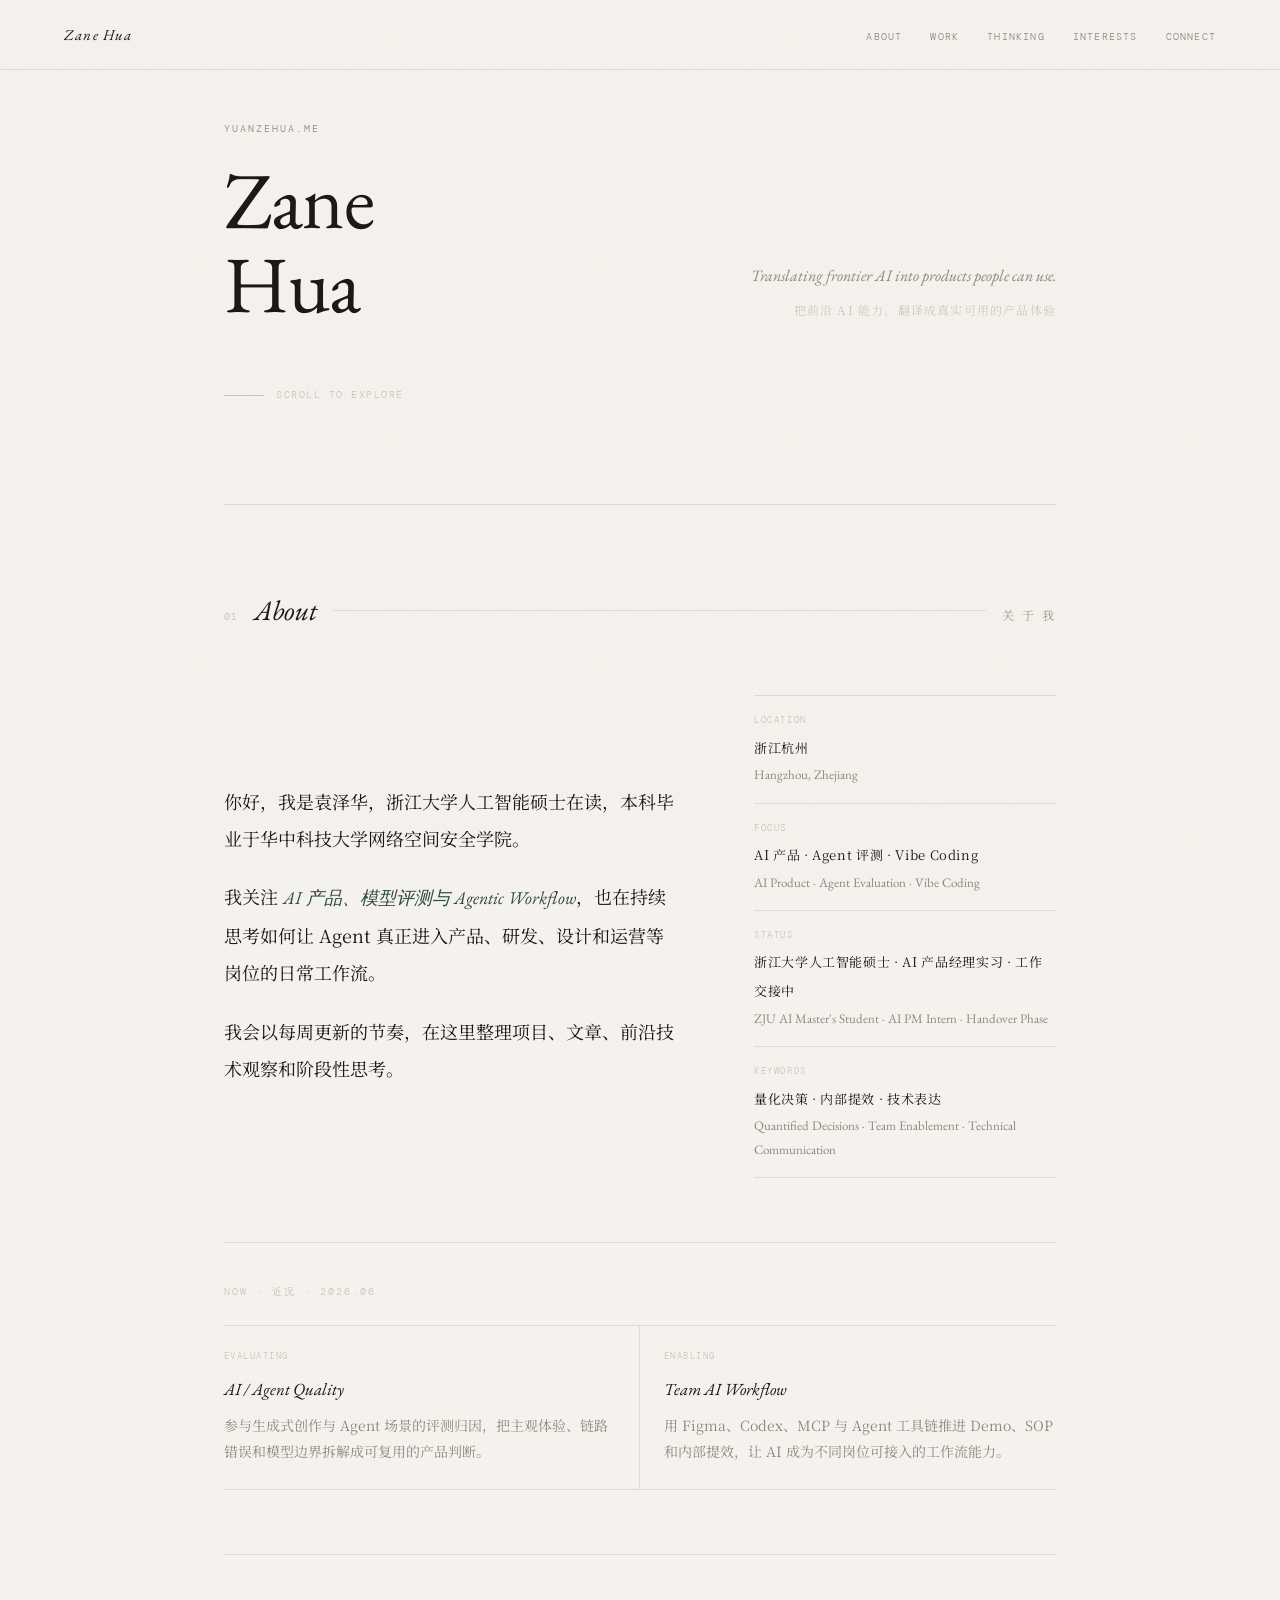
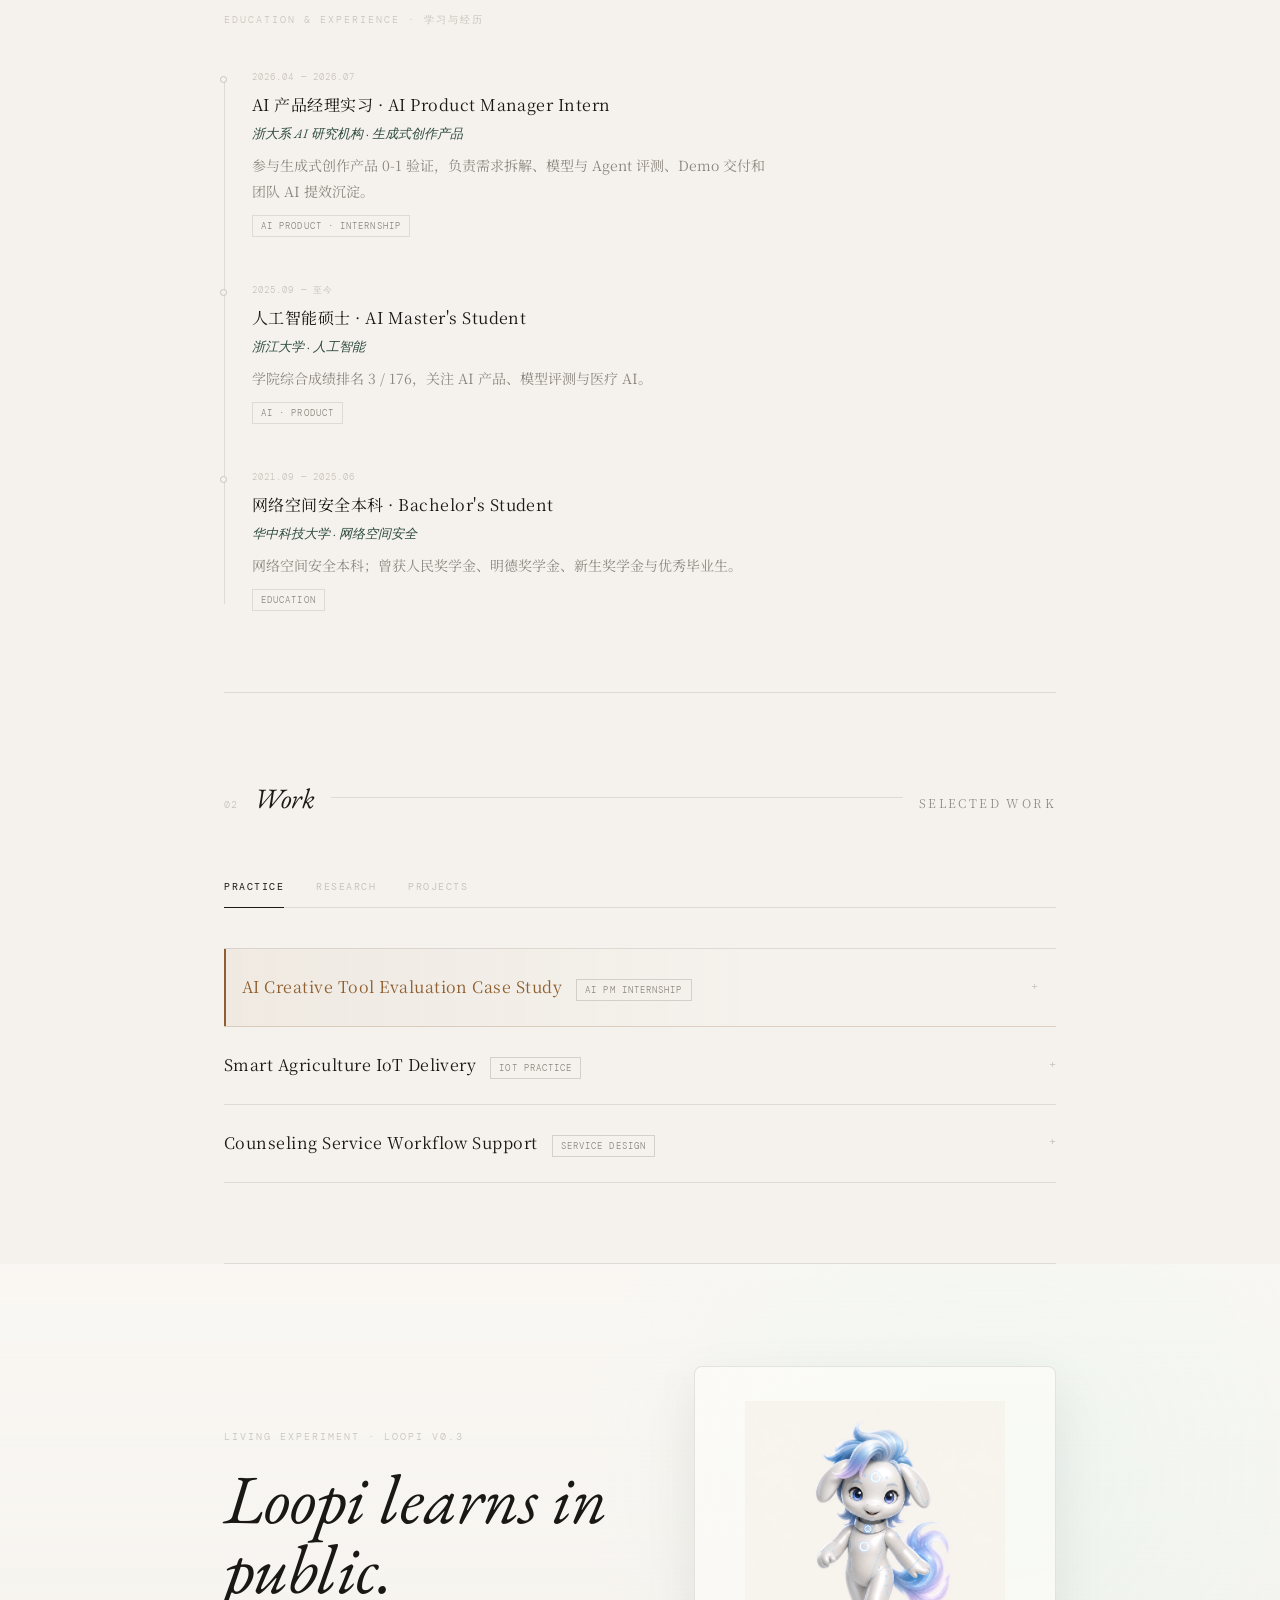
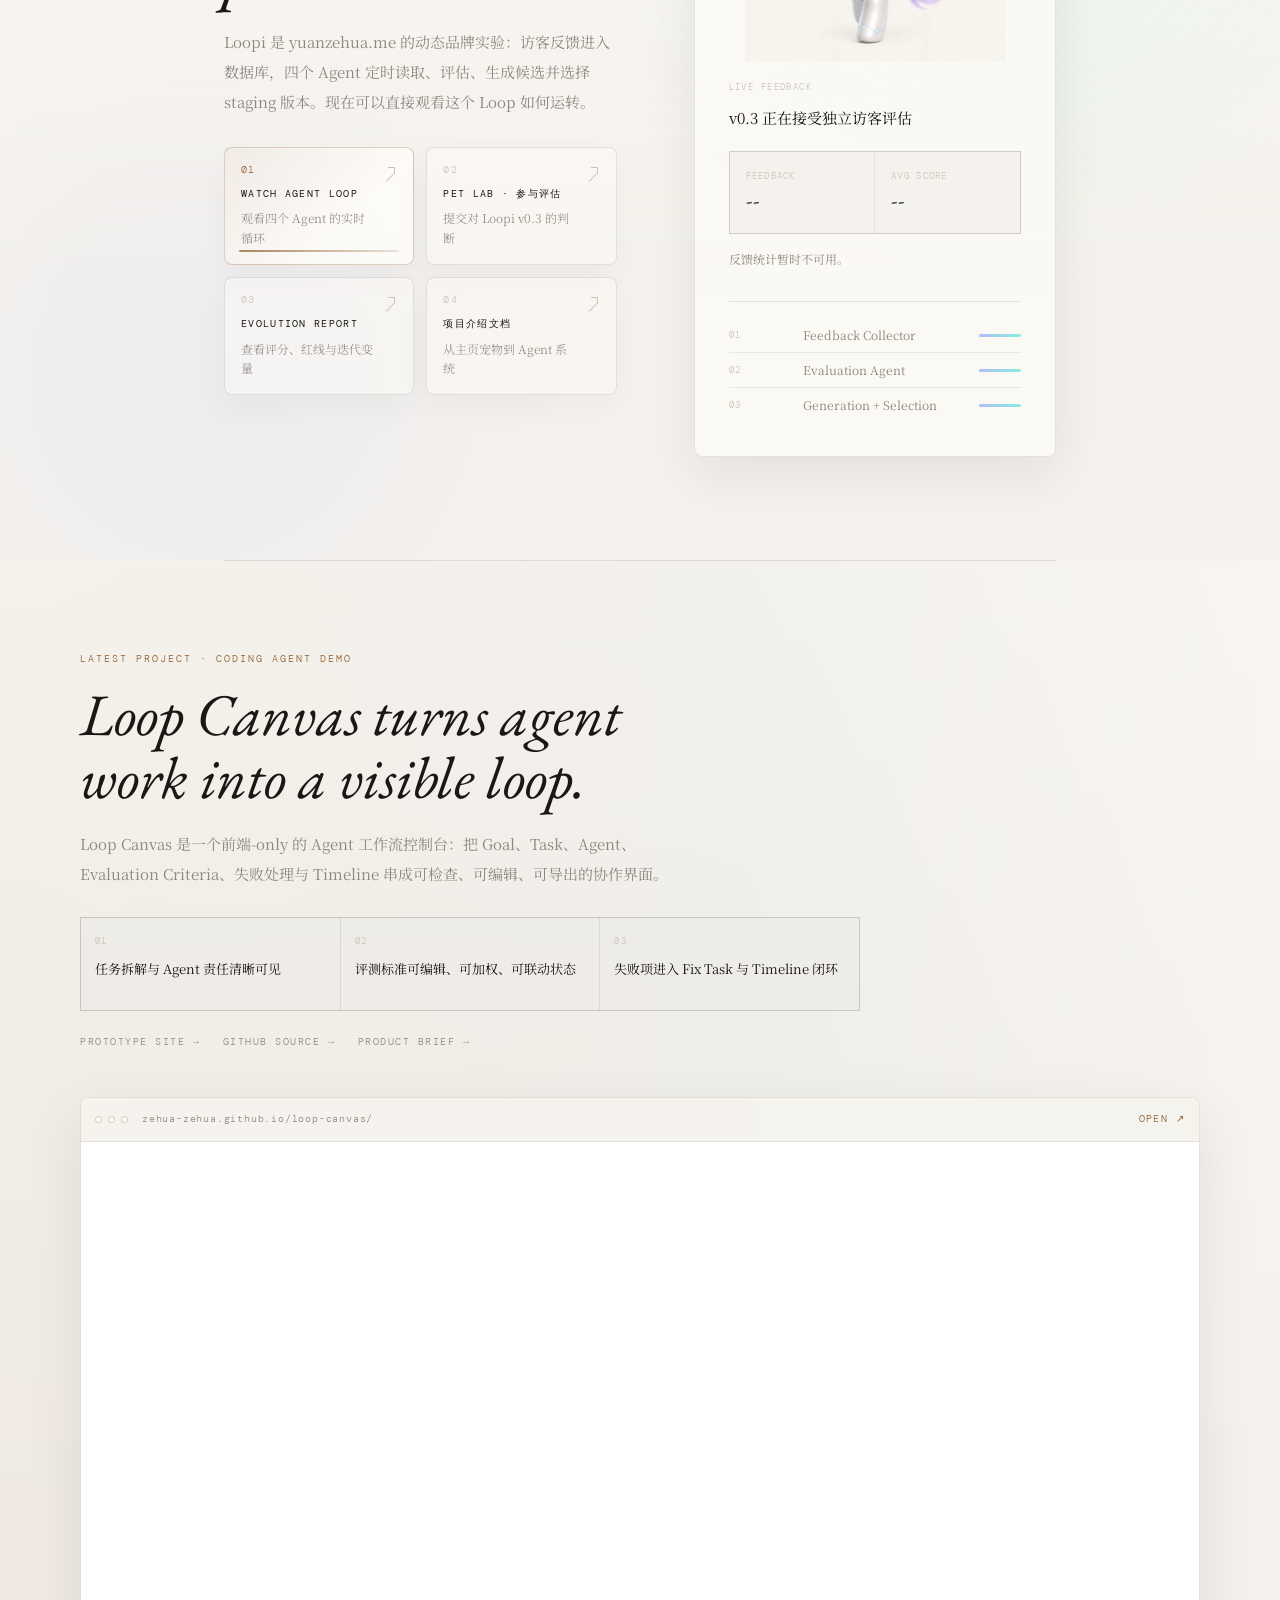
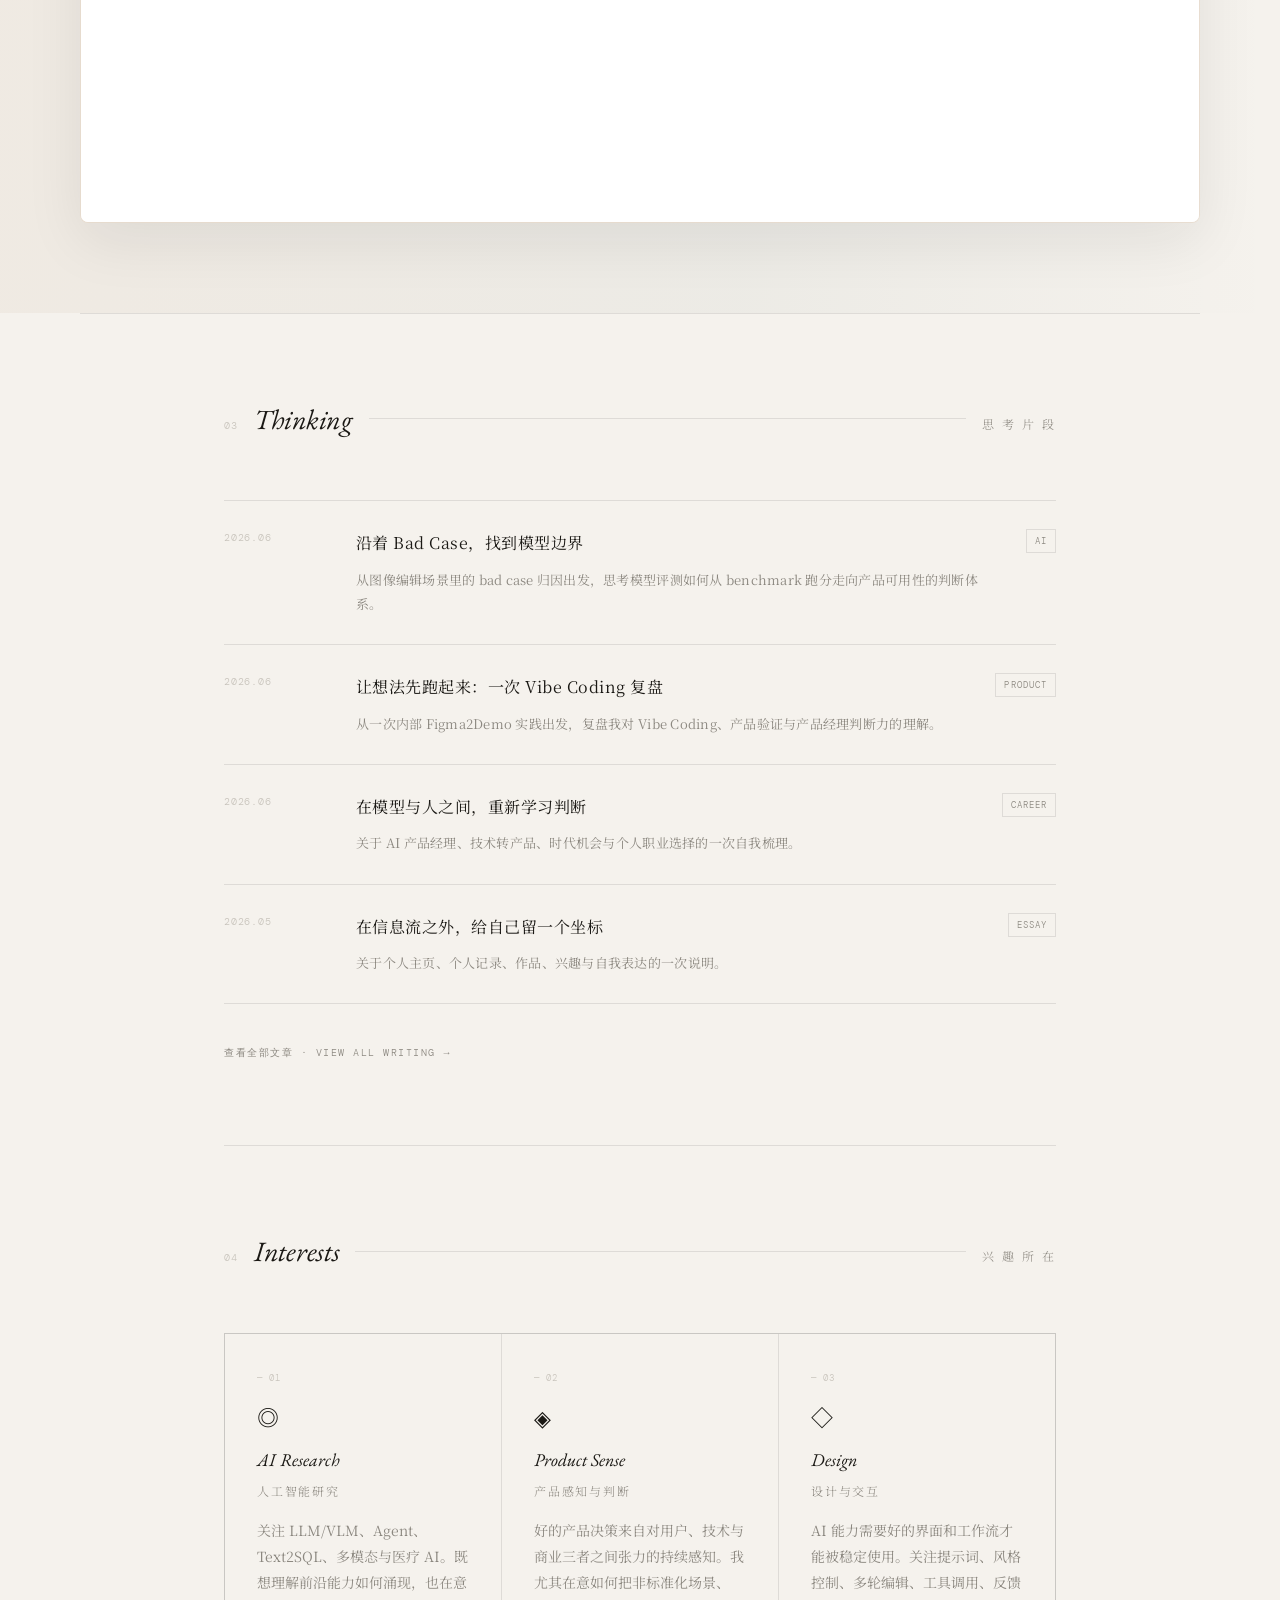
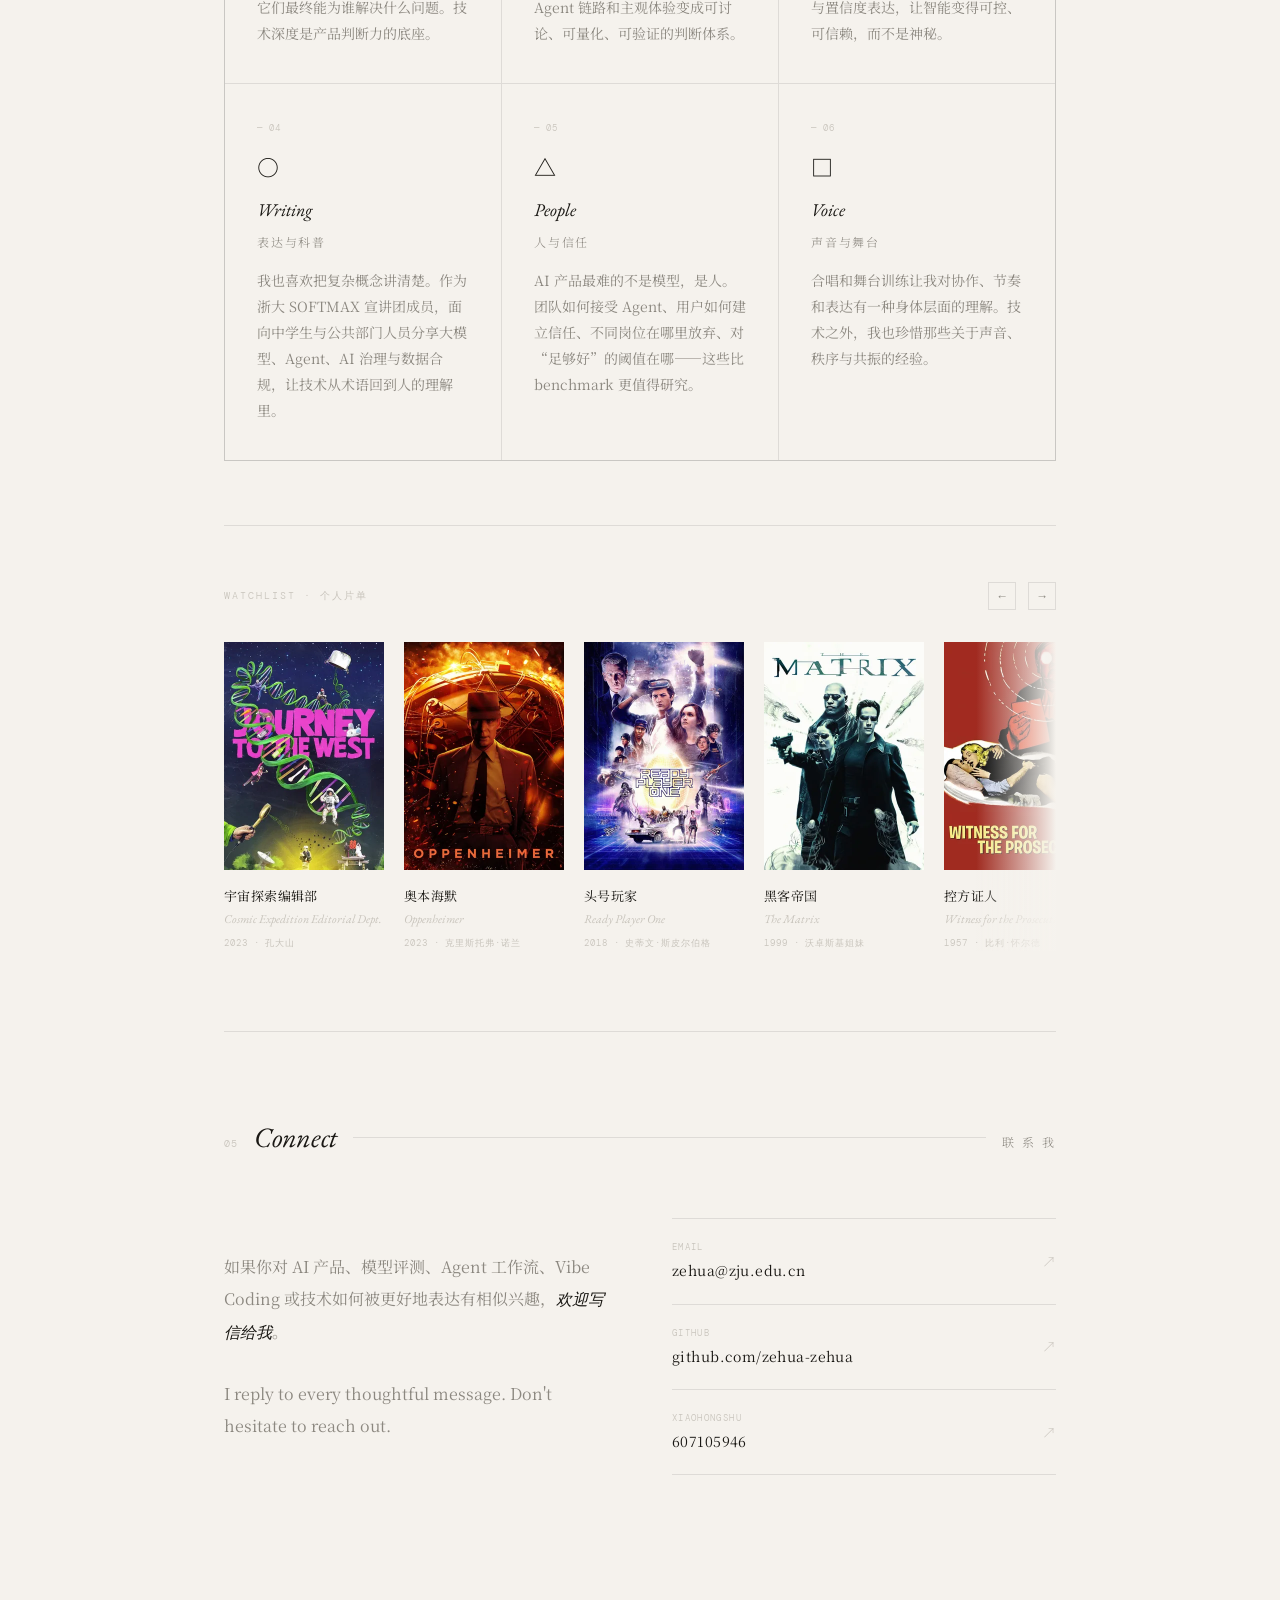
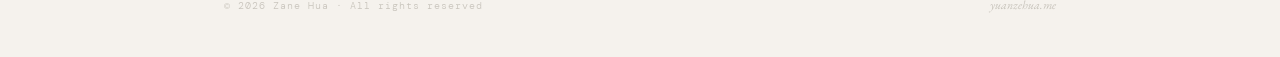
==== commit 8271e79c: "feat: replace Loop Canvas screenshot with live iframe embed - Swap static preview image for interact" ====
--- a/index.html
+++ b/index.html
@@ -410,9 +410,11 @@
 }
 .agent-demo-grid {
   display: grid;
-  grid-template-columns: minmax(0, .9fr) minmax(320px, 1.1fr);
-  gap: clamp(38px, 5.6vw, 78px);
-  align-items: center;
+  grid-template-columns: 1fr;
+  gap: clamp(30px, 4vw, 46px);
+}
+.agent-demo-copy {
+  max-width: 780px;
 }
 .agent-demo-kicker {
   display: block;
@@ -487,20 +489,61 @@
 }
 .agent-demo-link:hover { color: var(--warm); }
 .agent-demo-link::after { content: '→'; }
-.agent-demo-shot {
+.agent-demo-live {
   overflow: hidden;
   border: 1px solid rgba(143,95,47,.18);
   border-radius: 8px;
   background: rgba(255,253,250,.64);
   box-shadow: 0 18px 58px rgba(31,29,24,.08);
-  aspect-ratio: 16 / 10;
-}
-.agent-demo-shot img {
+}
+.agent-demo-live-bar {
+  min-height: 44px;
+  padding: 0 14px;
+  display: flex;
+  align-items: center;
+  gap: 14px;
+  border-bottom: 1px solid rgba(26,24,20,.09);
+  background: rgba(245,242,237,.82);
+}
+.agent-demo-live-dots {
+  display: inline-flex;
+  gap: 6px;
+  flex-shrink: 0;
+}
+.agent-demo-live-dots i {
+  width: 7px;
+  height: 7px;
+  border-radius: 50%;
+  border: 1px solid rgba(143,95,47,.28);
+  background: rgba(255,253,250,.72);
+}
+.agent-demo-live-url {
+  min-width: 0;
+  flex: 1;
+  overflow: hidden;
+  text-overflow: ellipsis;
+  white-space: nowrap;
+  font-family: var(--mono);
+  font-size: 10px;
+  letter-spacing: .08em;
+  color: var(--mid);
+}
+.agent-demo-live-open {
+  flex-shrink: 0;
+  font-family: var(--mono);
+  font-size: 10px;
+  letter-spacing: .14em;
+  text-transform: uppercase;
+  color: var(--warm);
+  text-decoration: none;
+}
+.agent-demo-live-open::after { content: ' ↗'; }
+.agent-demo-frame {
   display: block;
   width: 100%;
-  height: 100%;
-  object-fit: cover;
-  object-position: center top;
+  height: clamp(520px, 58vw, 680px);
+  border: 0;
+  background: #fff;
 }
 
 
@@ -949,7 +992,7 @@
   .pet-loop-link { min-height: 92px; }
   .agent-demo-grid { grid-template-columns: 1fr; }
   .agent-demo-points { grid-template-columns: 1fr; }
-  .agent-demo-shot { order: -1; }
+  .agent-demo-frame { height: 520px; }
   .interests-grid { grid-template-columns: 1fr; }
   .connect-layout { grid-template-columns: 1fr; }
   .thought-item { grid-template-columns: 80px 1fr; }
@@ -1238,7 +1281,8 @@
                 <div class="pm-item"><span class="pm-label">Role</span><span class="pm-val">Product Design · Frontend Build · Agent Workflow</span></div>
                 <div class="pm-item"><span class="pm-label">Focus</span><span class="pm-val">Agent Evaluation · Criteria Editor · Failure-to-Fix Loop</span></div>
                 <div class="pm-item"><span class="pm-label">Evidence</span><span class="pm-val">4 Agents · 6 Tasks · LocalStorage · JSON Export</span></div>
-                <div class="pm-item"><span class="pm-label">Link</span><span class="pm-val"><a href="https://github.com/zehua-zehua/loop-canvas" target="_blank" rel="noopener noreferrer" style="color:var(--accent);text-decoration:none">GitHub ↗</a></span></div>
+                <div class="pm-item"><span class="pm-label">Prototype</span><span class="pm-val"><a href="https://zehua-zehua.github.io/loop-canvas/" target="_blank" rel="noopener noreferrer" style="color:var(--accent);text-decoration:none">Live Site ↗</a></span></div>
+                <div class="pm-item"><span class="pm-label">Source</span><span class="pm-val"><a href="https://github.com/zehua-zehua/loop-canvas" target="_blank" rel="noopener noreferrer" style="color:var(--accent);text-decoration:none">GitHub ↗</a></span></div>
               </div>
             </div>
           </div>
@@ -1589,13 +1633,19 @@
         </div>
       </div>
       <div class="agent-demo-actions">
+        <a class="agent-demo-link" href="https://zehua-zehua.github.io/loop-canvas/" target="_blank" rel="noopener noreferrer">Prototype Site</a>
         <a class="agent-demo-link" href="https://github.com/zehua-zehua/loop-canvas" target="_blank" rel="noopener noreferrer">GitHub Source</a>
         <a class="agent-demo-link" href="https://github.com/zehua-zehua/loop-canvas/blob/main/product-brief.md" target="_blank" rel="noopener noreferrer">Product Brief</a>
       </div>
     </div>
-    <figure class="agent-demo-shot" aria-label="Loop Canvas coding agent workflow dashboard preview">
-      <img src="/assets/images/projects/loop-canvas-preview.png" alt="Loop Canvas coding agent workflow dashboard showing Goal Bar, Agent Panel, Task Canvas, Inspector, and Timeline" width="1440" height="900" loading="lazy" decoding="async">
-    </figure>
+    <div class="agent-demo-live" aria-label="Loop Canvas interactive prototype">
+      <div class="agent-demo-live-bar">
+        <span class="agent-demo-live-dots" aria-hidden="true"><i></i><i></i><i></i></span>
+        <span class="agent-demo-live-url">zehua-zehua.github.io/loop-canvas/</span>
+        <a class="agent-demo-live-open" href="https://zehua-zehua.github.io/loop-canvas/" target="_blank" rel="noopener noreferrer">Open</a>
+      </div>
+      <iframe class="agent-demo-frame" src="https://zehua-zehua.github.io/loop-canvas/?embed=homepage&v=b1a5cf2" title="Loop Canvas interactive prototype" loading="lazy"></iframe>
+    </div>
   </div>
 </section>
 
